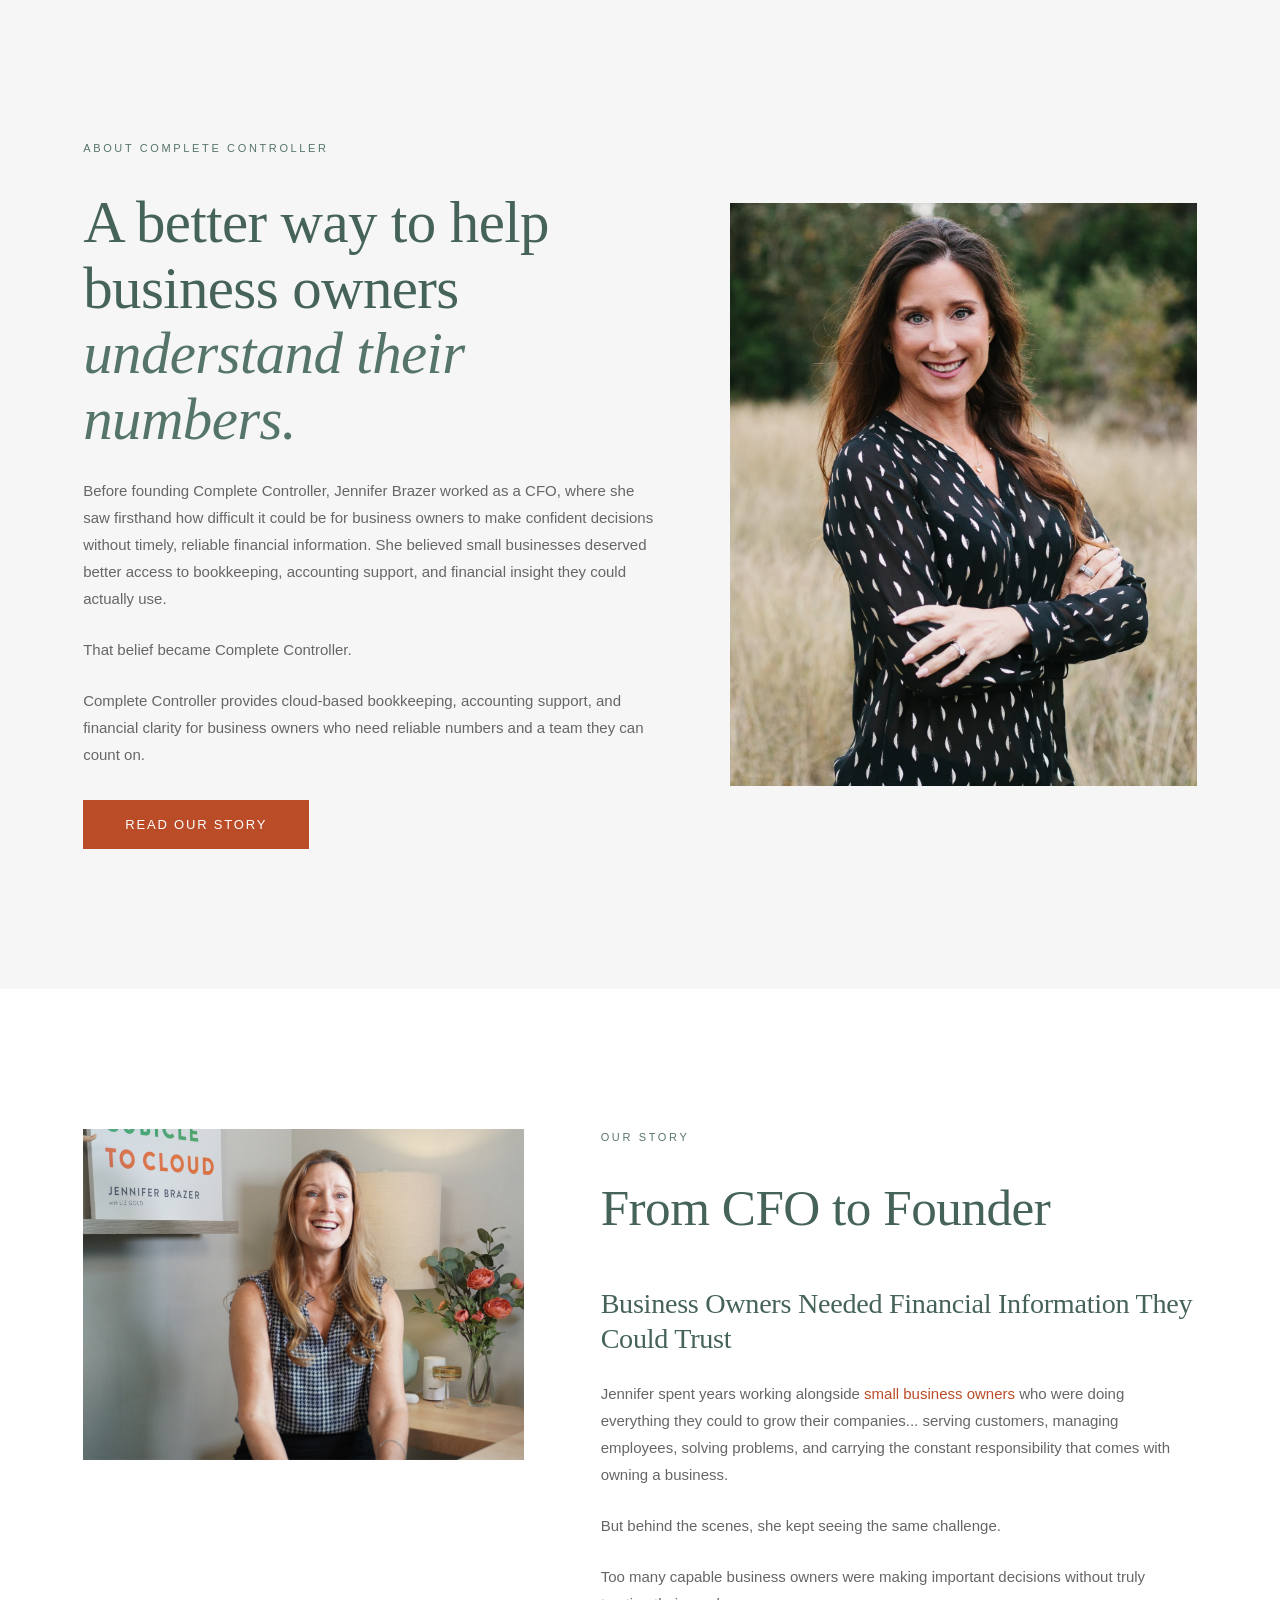
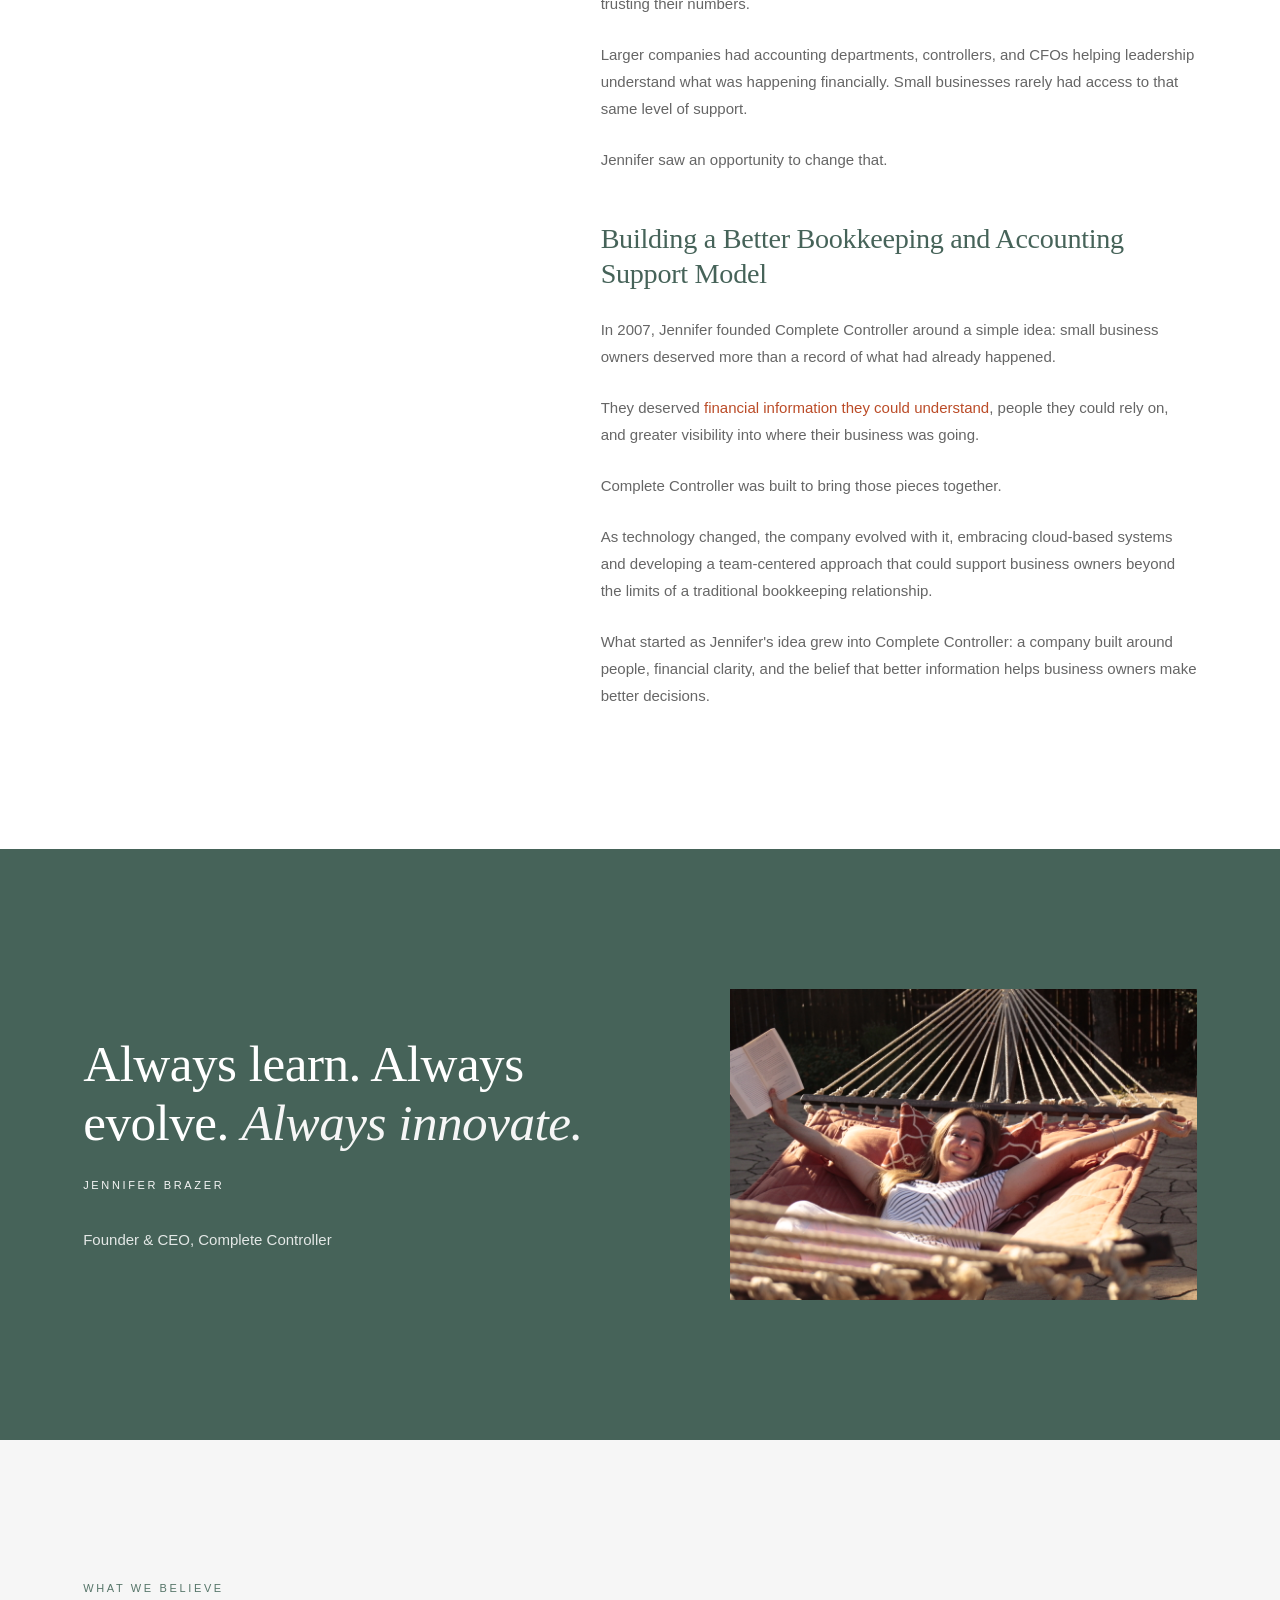
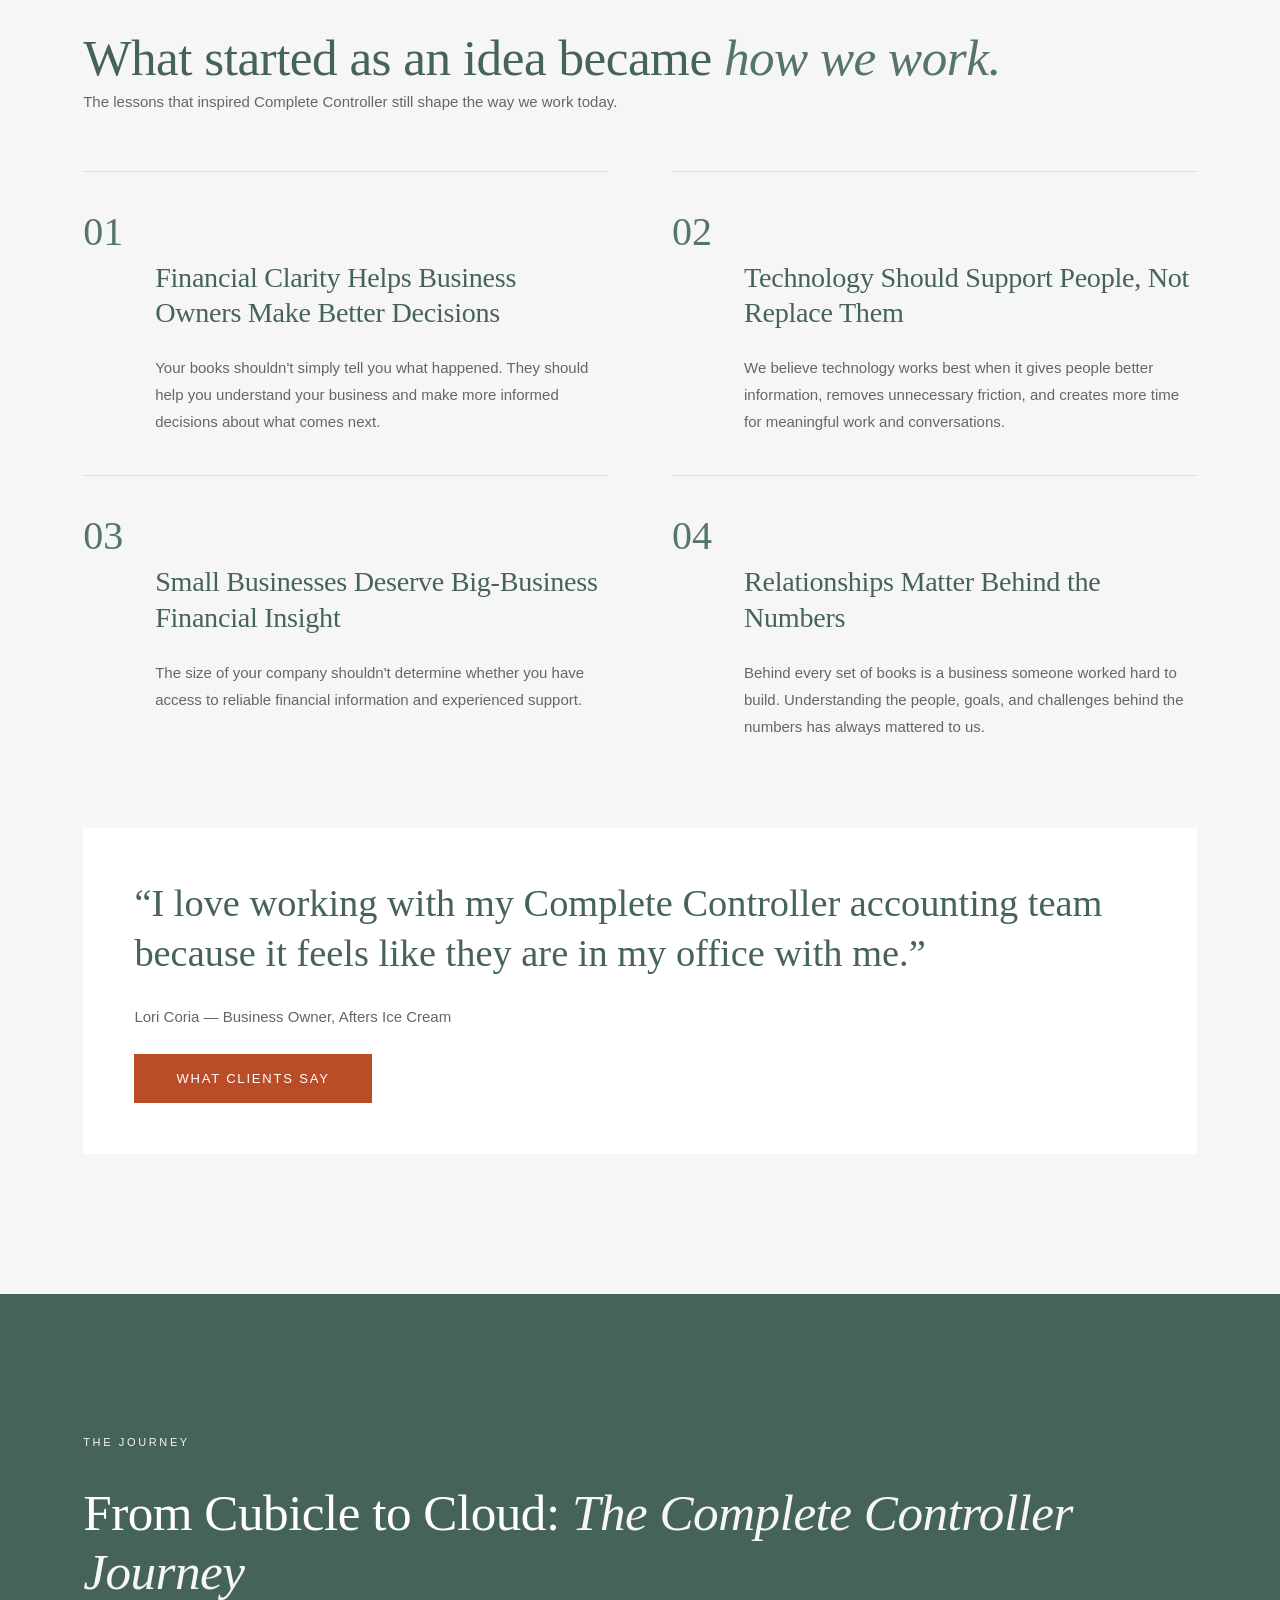
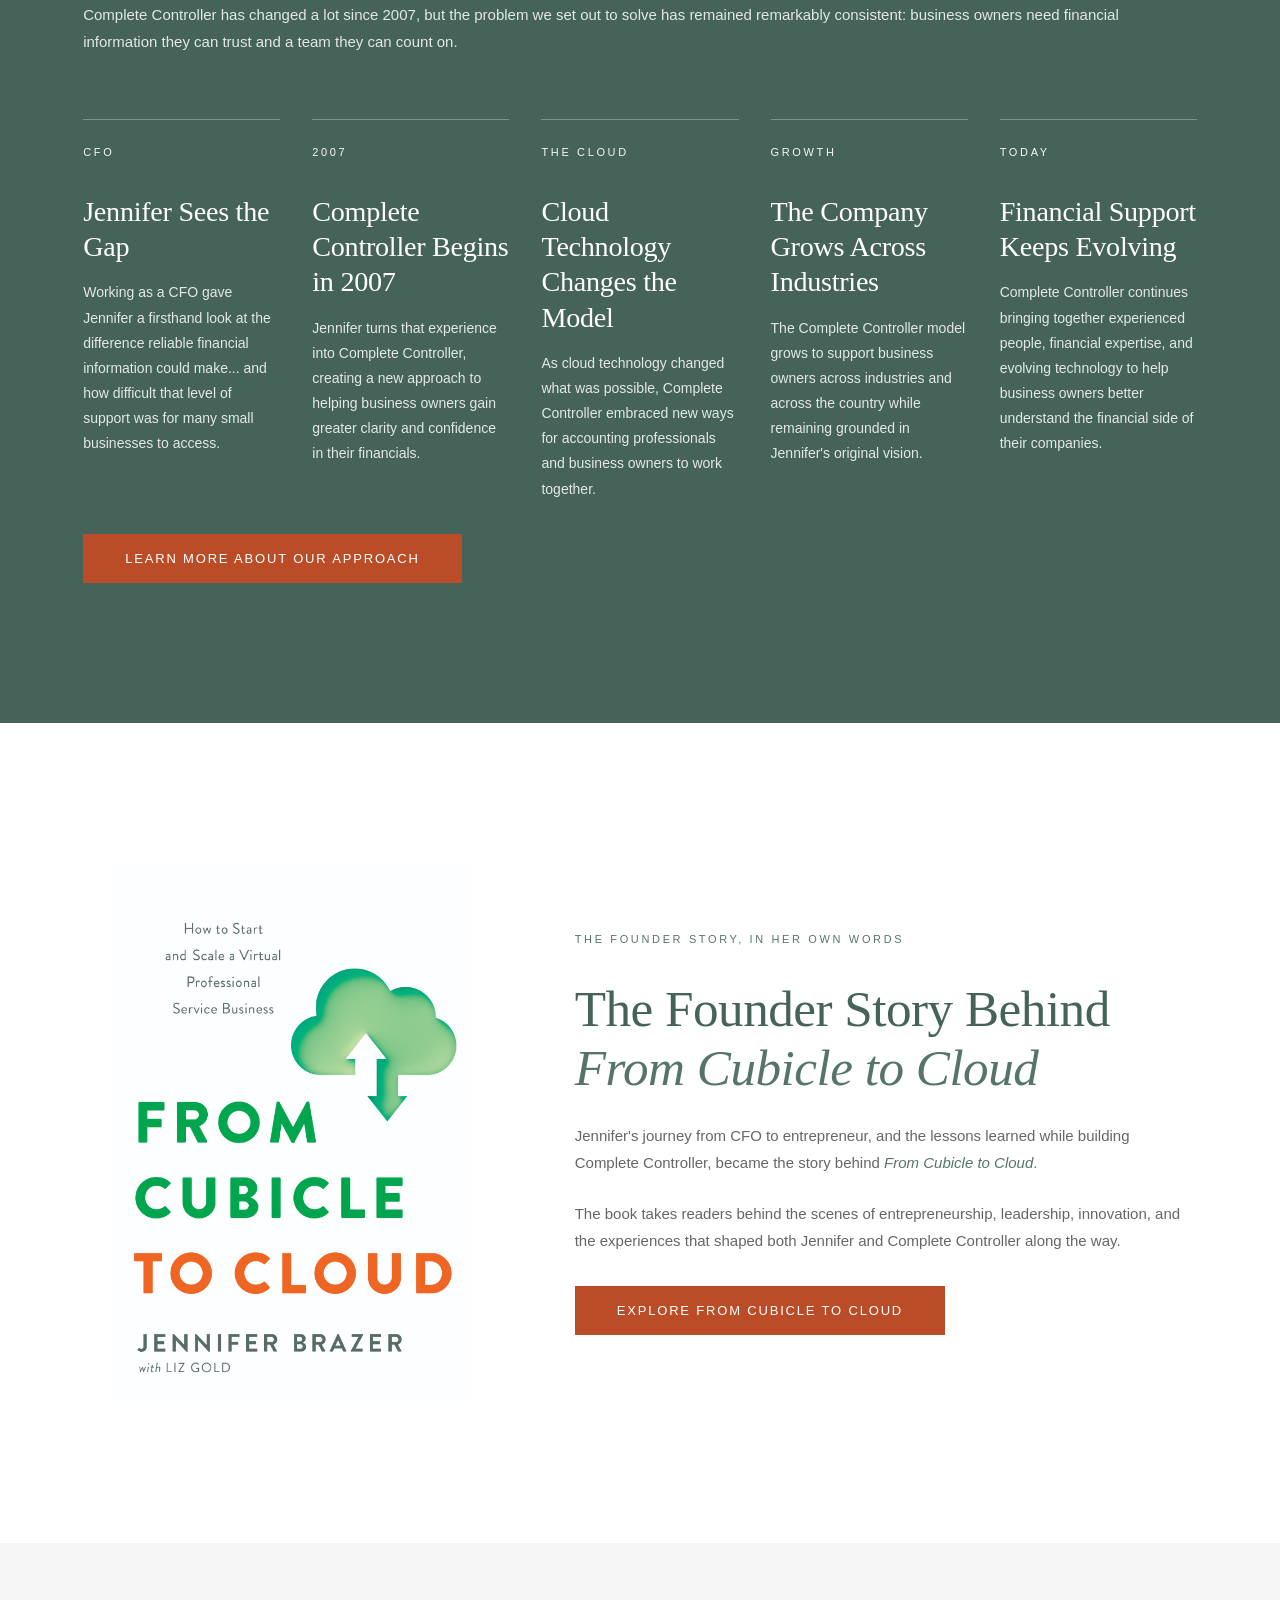
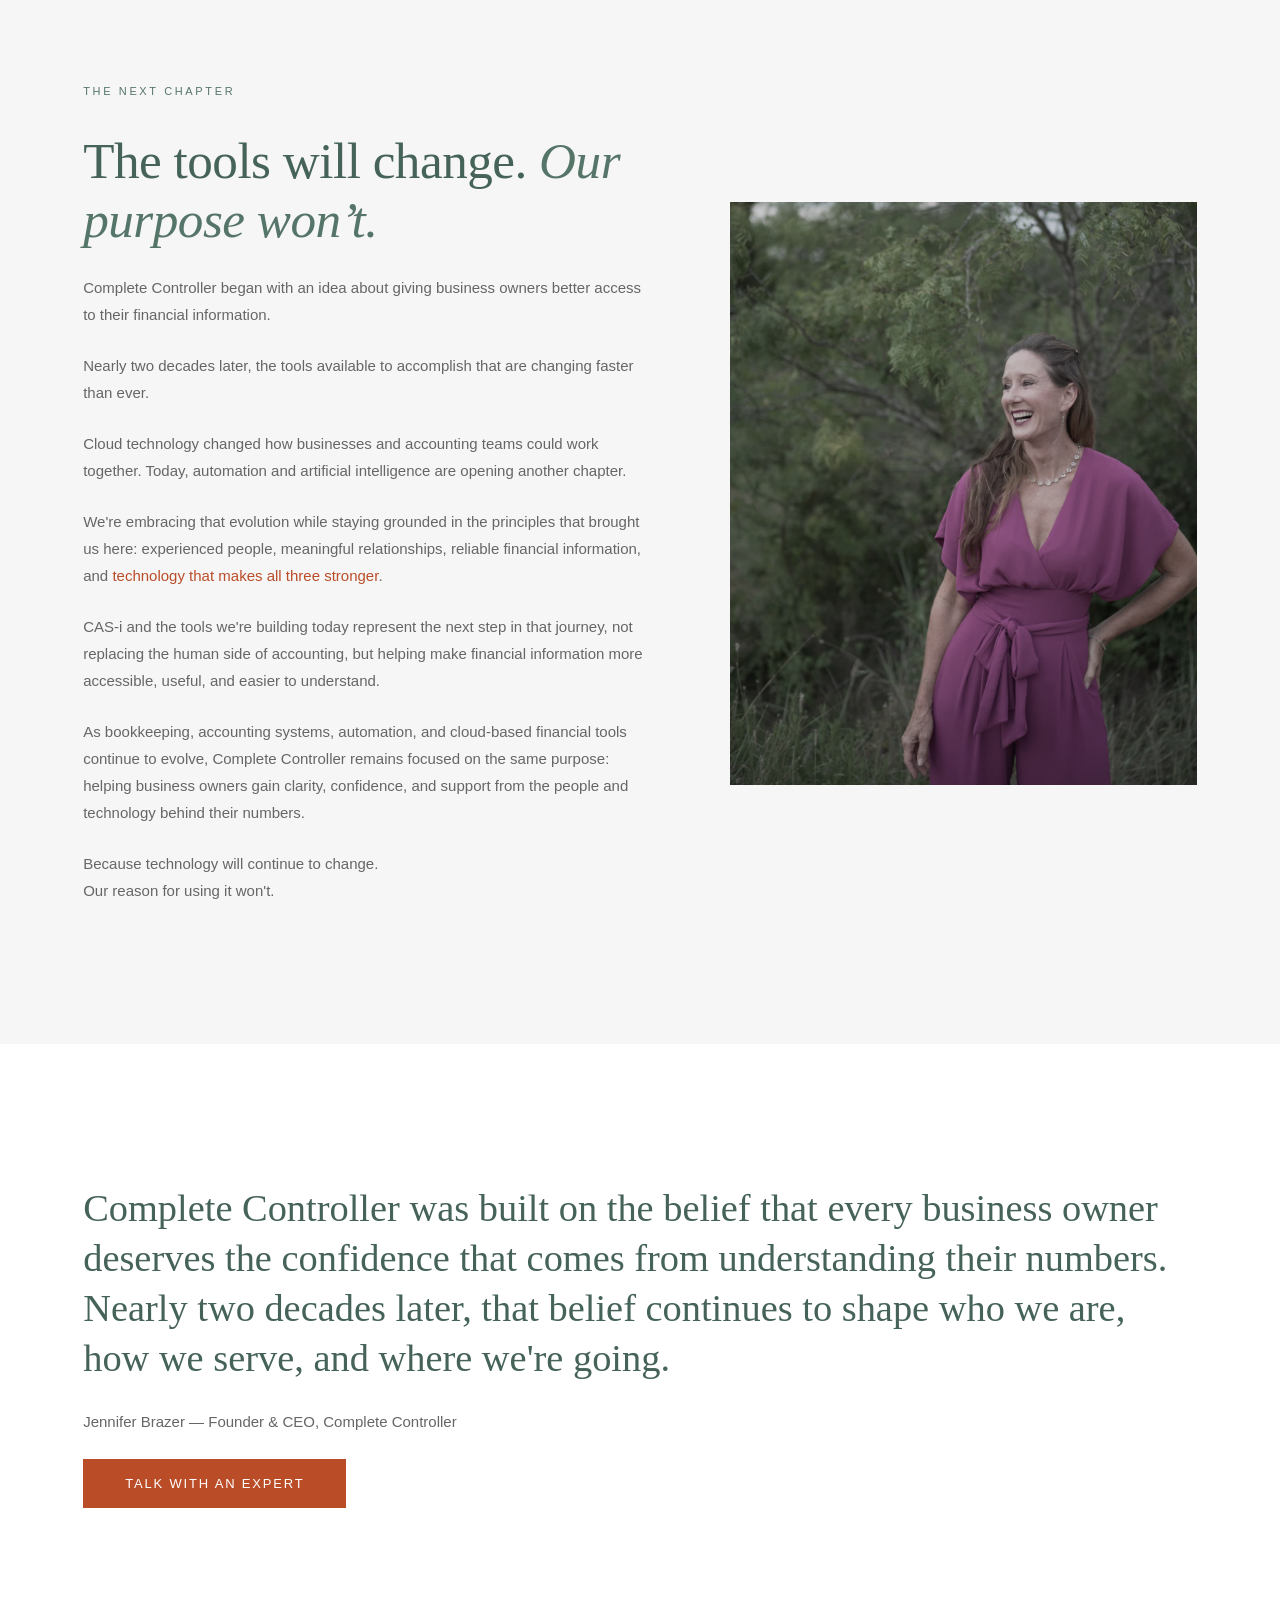
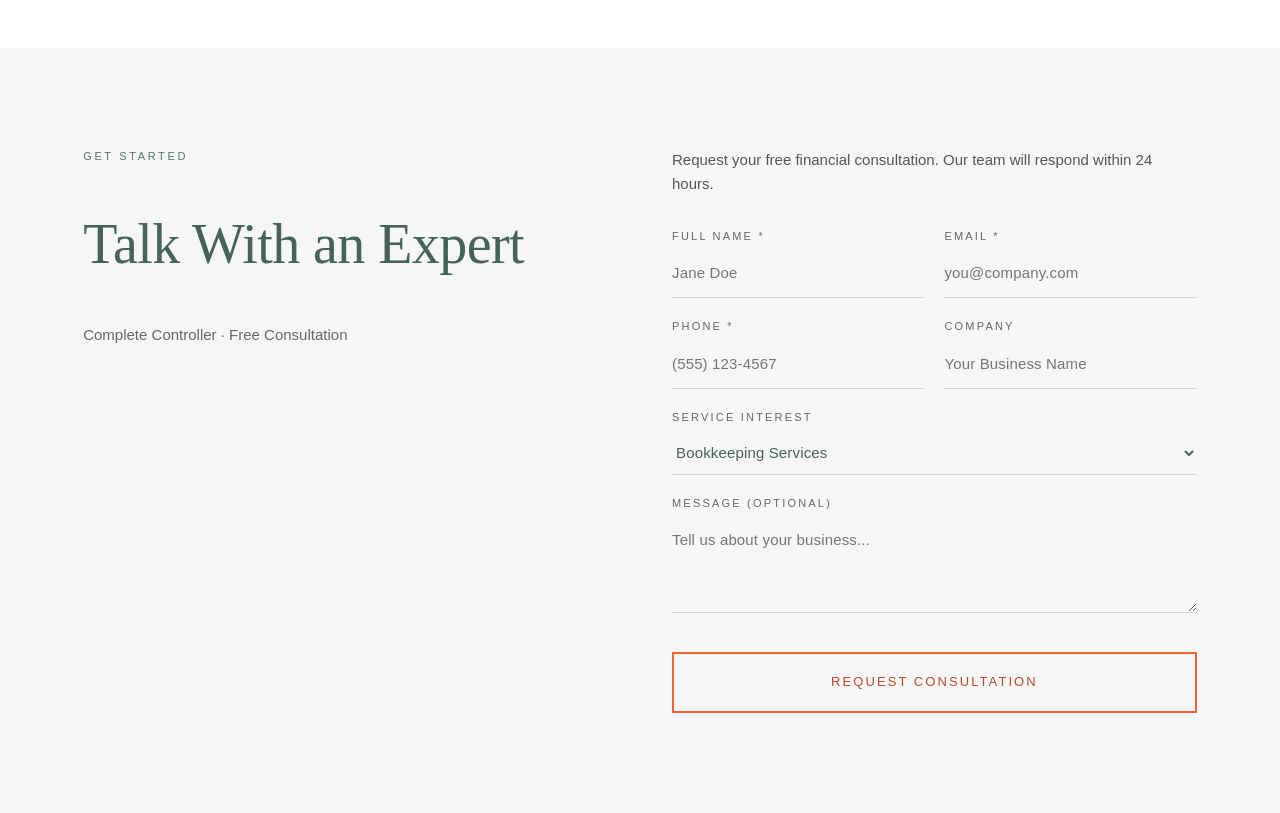
==== html/index.html @ 96396d43 "Add HTML and WordPress delivery options" ====
<!doctype html>
<html lang="en">
<head>
<meta charset="utf-8">
<meta name="viewport" content="width=device-width, initial-scale=1">
<title>About Us — Founder Story | Complete Controller</title>
<meta name="description" content="Complete Controller — About Us — Founder Story.">
<link rel="stylesheet" href="assets/css/page.css">
<style>body{margin:0}</style>
</head>
<body>
<main id="cc-html-cc-page-about" class="cc-static-page wp-site-blocks">
<div class="wp-block-group is-layout-flow wp-block-group-is-layout-flow cc-starter-page cc-starter-page--about-story">

<section class="wp-block-group is-layout-flow wp-block-group-is-layout-flow cc-section cc-about-story-hero">

<div class="wp-block-group is-layout-flow wp-block-group-is-layout-flow cc-container">

<div class="wp-block-group is-layout-flow wp-block-group-is-layout-flow cc-about-story-grid">

<div class="wp-block-group is-layout-flow wp-block-group-is-layout-flow cc-about-story-copy">

<p class="cc-eyebrow">About Complete Controller</p>


<h1 class="wp-block-heading">A better way to help business owners <em>understand their numbers.</em></h1>


<p>Before founding Complete Controller, Jennifer Brazer worked as a CFO, where she saw firsthand how difficult it could be for business owners to make confident decisions without timely, reliable financial information. She believed small businesses deserved better access to bookkeeping, accounting support, and financial insight they could actually use.</p>


<p>That belief became Complete Controller.</p>


<p>Complete Controller provides cloud-based bookkeeping, accounting support, and financial clarity for business owners who need reliable numbers and a team they can count on.</p>


<div class="wp-block-buttons cc-actions">

<div class="wp-block-button cc-btn"><a class="wp-block-button__link wp-element-button" href="#our-story">Read Our Story</a></div>

</div>

</div>


<figure class="wp-block-image size-full cc-about-story-portrait"><img src="assets/images/about-story/jennifer-portrait.jpg" alt="Jennifer Brazer, founder of Complete Controller"/></figure>

</div>

</div>

</section>


<section id="our-story" class="wp-block-group is-layout-flow wp-block-group-is-layout-flow cc-section cc-about-story-origin">

<div class="wp-block-group is-layout-flow wp-block-group-is-layout-flow cc-container">

<div class="wp-block-group is-layout-flow wp-block-group-is-layout-flow cc-about-story-grid cc-about-story-grid--origin">

<figure class="wp-block-image size-full cc-about-story-office"><img src="assets/images/about-story/jennifer-office.jpg" alt="Jennifer Brazer seated in her office with From Cubicle to Cloud displayed behind her"/></figure>


<div class="wp-block-group is-layout-flow wp-block-group-is-layout-flow cc-about-story-copy">

<p class="cc-eyebrow">Our Story</p>


<h2 class="wp-block-heading">From CFO to Founder</h2>


<h3 class="wp-block-heading">Business Owners Needed Financial Information They Could Trust</h3>


<p>Jennifer spent years working alongside <a href="/services/">small business owners</a> who were doing everything they could to grow their companies... serving customers, managing employees, solving problems, and carrying the constant responsibility that comes with owning a business.</p>


<p>But behind the scenes, she kept seeing the same challenge.</p>


<p>Too many capable business owners were making important decisions without truly trusting their numbers.</p>


<p>Larger companies had accounting departments, controllers, and CFOs helping leadership understand what was happening financially. Small businesses rarely had access to that same level of support.</p>


<p>Jennifer saw an opportunity to change that.</p>


<h3 class="wp-block-heading">Building a Better Bookkeeping and Accounting Support Model</h3>


<p>In 2007, Jennifer founded Complete Controller around a simple idea: small business owners deserved more than a record of what had already happened.</p>


<p>They deserved <a href="/services/">financial information they could understand</a>, people they could rely on, and greater visibility into where their business was going.</p>


<p>Complete Controller was built to bring those pieces together.</p>


<p>As technology changed, the company evolved with it, embracing cloud-based systems and developing a team-centered approach that could support business owners beyond the limits of a traditional bookkeeping relationship.</p>


<p>What started as Jennifer's idea grew into Complete Controller: a company built around people, financial clarity, and the belief that better information helps business owners make better decisions.</p>

</div>

</div>

</div>

</section>


<section class="wp-block-group is-layout-flow wp-block-group-is-layout-flow cc-section cc-about-story-quote">

<div class="wp-block-group is-layout-flow wp-block-group-is-layout-flow cc-container">

<div class="wp-block-group is-layout-flow wp-block-group-is-layout-flow cc-about-story-grid">

<div class="wp-block-group is-layout-flow wp-block-group-is-layout-flow cc-about-story-copy">

<h2 class="wp-block-heading">Always learn. Always evolve. <em>Always innovate.</em></h2>


<p class="cc-eyebrow">Jennifer Brazer</p>


<p>Founder &amp; CEO, Complete Controller</p>

</div>


<figure class="wp-block-image size-full cc-about-story-hammock"><img src="assets/images/about-story/jennifer-hammock.jpg" alt="Jennifer Brazer reading in a hammock on a sunny patio"/></figure>

</div>

</div>

</section>


<section class="wp-block-group is-layout-flow wp-block-group-is-layout-flow cc-section cc-about-story-beliefs">

<div class="wp-block-group is-layout-flow wp-block-group-is-layout-flow cc-container">

<p class="cc-eyebrow">What We Believe</p>


<h2 class="wp-block-heading">What started as an idea became <em>how we work.</em></h2>


<p>The lessons that inspired Complete Controller still shape the way we work today.</p>


<div class="wp-block-group is-layout-flow wp-block-group-is-layout-flow cc-about-story-belief-grid">

<div class="wp-block-group is-layout-flow wp-block-group-is-layout-flow cc-about-story-belief">

<p class="cc-about-story-number">01</p>


<div class="wp-block-group is-layout-flow wp-block-group-is-layout-flow cc-about-story-copy">

<h3 class="wp-block-heading">Financial Clarity Helps Business Owners Make Better Decisions</h3>


<p>Your books shouldn't simply tell you what happened. They should help you understand your business and make more informed decisions about what comes next.</p>

</div>

</div>


<div class="wp-block-group is-layout-flow wp-block-group-is-layout-flow cc-about-story-belief">

<p class="cc-about-story-number">02</p>


<div class="wp-block-group is-layout-flow wp-block-group-is-layout-flow cc-about-story-copy">

<h3 class="wp-block-heading">Technology Should Support People, Not Replace Them</h3>


<p>We believe technology works best when it gives people better information, removes unnecessary friction, and creates more time for meaningful work and conversations.</p>

</div>

</div>


<div class="wp-block-group is-layout-flow wp-block-group-is-layout-flow cc-about-story-belief">

<p class="cc-about-story-number">03</p>


<div class="wp-block-group is-layout-flow wp-block-group-is-layout-flow cc-about-story-copy">

<h3 class="wp-block-heading">Small Businesses Deserve Big-Business Financial Insight</h3>


<p>The size of your company shouldn't determine whether you have access to reliable financial information and experienced support.</p>

</div>

</div>


<div class="wp-block-group is-layout-flow wp-block-group-is-layout-flow cc-about-story-belief">

<p class="cc-about-story-number">04</p>


<div class="wp-block-group is-layout-flow wp-block-group-is-layout-flow cc-about-story-copy">

<h3 class="wp-block-heading">Relationships Matter Behind the Numbers</h3>


<p>Behind every set of books is a business someone worked hard to build. Understanding the people, goals, and challenges behind the numbers has always mattered to us.</p>

</div>

</div>

</div>


<div class="wp-block-group is-layout-flow wp-block-group-is-layout-flow cc-about-story-testimonial">

<p class="cc-about-story-quote-text">“I love working with my Complete Controller accounting team because it feels like they are in my office with me.”</p>


<p>Lori Coria — Business Owner, Afters Ice Cream</p>


<div class="wp-block-buttons cc-actions">

<div class="wp-block-button cc-btn"><a class="wp-block-button__link wp-element-button" href="/testimonials/">What Clients Say</a></div>

</div>

</div>

</div>

</section>


<section class="wp-block-group is-layout-flow wp-block-group-is-layout-flow cc-section cc-about-story-journey">

<div class="wp-block-group is-layout-flow wp-block-group-is-layout-flow cc-container">

<p class="cc-eyebrow">The Journey</p>


<h2 class="wp-block-heading">From Cubicle to Cloud: <em>The Complete Controller Journey</em></h2>


<p>Complete Controller has changed a lot since 2007, but the problem we set out to solve has remained remarkably consistent: business owners need financial information they can trust and a team they can count on.</p>


<div class="wp-block-group is-layout-flow wp-block-group-is-layout-flow cc-about-story-timeline">

<div class="wp-block-group is-layout-flow wp-block-group-is-layout-flow cc-about-story-milestone">

<p class="cc-eyebrow">CFO</p>


<h3 class="wp-block-heading">Jennifer Sees the Gap</h3>


<p>Working as a CFO gave Jennifer a firsthand look at the difference reliable financial information could make... and how difficult that level of support was for many small businesses to access.</p>

</div>


<div class="wp-block-group is-layout-flow wp-block-group-is-layout-flow cc-about-story-milestone">

<p class="cc-eyebrow">2007</p>


<h3 class="wp-block-heading">Complete Controller Begins in 2007</h3>


<p>Jennifer turns that experience into Complete Controller, creating a new approach to helping business owners gain greater clarity and confidence in their financials.</p>

</div>


<div class="wp-block-group is-layout-flow wp-block-group-is-layout-flow cc-about-story-milestone">

<p class="cc-eyebrow">The Cloud</p>


<h3 class="wp-block-heading">Cloud Technology Changes the Model</h3>


<p>As cloud technology changed what was possible, Complete Controller embraced new ways for accounting professionals and business owners to work together.</p>

</div>


<div class="wp-block-group is-layout-flow wp-block-group-is-layout-flow cc-about-story-milestone">

<p class="cc-eyebrow">Growth</p>


<h3 class="wp-block-heading">The Company Grows Across Industries</h3>


<p>The Complete Controller model grows to support business owners across industries and across the country while remaining grounded in Jennifer's original vision.</p>

</div>


<div class="wp-block-group is-layout-flow wp-block-group-is-layout-flow cc-about-story-milestone">

<p class="cc-eyebrow">Today</p>


<h3 class="wp-block-heading">Financial Support Keeps Evolving</h3>


<p>Complete Controller continues bringing together experienced people, financial expertise, and evolving technology to help business owners better understand the financial side of their companies.</p>

</div>

</div>


<div class="wp-block-buttons cc-actions">

<div class="wp-block-button cc-btn"><a class="wp-block-button__link wp-element-button" href="/services/">Learn More About Our Approach</a></div>

</div>

</div>

</section>


<section class="wp-block-group is-layout-flow wp-block-group-is-layout-flow cc-section cc-about-story-book">

<div class="wp-block-group is-layout-flow wp-block-group-is-layout-flow cc-container">

<div class="wp-block-group is-layout-flow wp-block-group-is-layout-flow cc-about-story-grid cc-about-story-grid--book">

<figure class="wp-block-image size-full cc-about-story-book-cover"><img src="assets/images/about-story/from-cubicle-to-cloud-cover.jpg" alt="From Cubicle to Cloud by Jennifer Brazer with Liz Gold — official book cover"/></figure>


<div class="wp-block-group is-layout-flow wp-block-group-is-layout-flow cc-about-story-copy">

<p class="cc-eyebrow">The Founder Story, in Her Own Words</p>


<h2 class="wp-block-heading">The Founder Story Behind <em>From Cubicle to Cloud</em></h2>


<p>Jennifer's journey from CFO to entrepreneur, and the lessons learned while building Complete Controller, became the story behind <em>From Cubicle to Cloud</em>.</p>


<p>The book takes readers behind the scenes of entrepreneurship, leadership, innovation, and the experiences that shaped both Jennifer and Complete Controller along the way.</p>


<div class="wp-block-buttons cc-actions">

<div class="wp-block-button cc-btn"><a class="wp-block-button__link wp-element-button" href="https://jenniferbrazer.com/#book">Explore From Cubicle to Cloud</a></div>

</div>

</div>

</div>

</div>

</section>


<section class="wp-block-group is-layout-flow wp-block-group-is-layout-flow cc-section cc-about-story-next">

<div class="wp-block-group is-layout-flow wp-block-group-is-layout-flow cc-container">

<div class="wp-block-group is-layout-flow wp-block-group-is-layout-flow cc-about-story-grid">

<div class="wp-block-group is-layout-flow wp-block-group-is-layout-flow cc-about-story-copy">

<p class="cc-eyebrow">The Next Chapter</p>


<h2 class="wp-block-heading">The tools will change. <em>Our purpose won’t.</em></h2>


<p>Complete Controller began with an idea about giving business owners better access to their financial information.</p>


<p>Nearly two decades later, the tools available to accomplish that are changing faster than ever.</p>


<p>Cloud technology changed how businesses and accounting teams could work together. Today, automation and artificial intelligence are opening another chapter.</p>


<p>We're embracing that evolution while staying grounded in the principles that brought us here: experienced people, meaningful relationships, reliable financial information, and <a href="/services/">technology that makes all three stronger</a>.</p>


<p>CAS-i and the tools we're building today represent the next step in that journey, not replacing the human side of accounting, but helping make financial information more accessible, useful, and easier to understand.</p>


<p>As bookkeeping, accounting systems, automation, and cloud-based financial tools continue to evolve, Complete Controller remains focused on the same purpose: helping business owners gain clarity, confidence, and support from the people and technology behind their numbers.</p>


<p>Because technology will continue to change.<br />Our reason for using it won't.</p>

</div>


<figure class="wp-block-image size-full cc-about-story-portrait"><img src="assets/images/about-story/jennifer-outdoor.jpg" alt="Jennifer Brazer looking ahead to the future of Complete Controller"/></figure>

</div>

</div>

</section>


<section class="wp-block-group is-layout-flow wp-block-group-is-layout-flow cc-section cc-about-story-close">

<div class="wp-block-group is-layout-flow wp-block-group-is-layout-flow cc-container">

<p class="cc-about-story-quote-text">Complete Controller was built on the belief that every business owner deserves the confidence that comes from understanding their numbers. Nearly two decades later, that belief continues to shape who we are, how we serve, and where we're going.</p>


<p>Jennifer Brazer — Founder &amp; CEO, Complete Controller</p>


<div class="wp-block-buttons cc-actions">

<div class="wp-block-button cc-btn"><a class="wp-block-button__link wp-element-button" href="#consultation">Talk With an Expert</a></div>

</div>

</div>

</section>


<section id="consultation" class="wp-block-group is-layout-flow wp-block-group-is-layout-flow cc-section cc-consultation has-cc-light-background-color has-background">
	
	<div class="wp-block-group is-layout-flow wp-block-group-is-layout-flow cc-container">
		
		<div class="wp-block-group is-layout-flow wp-block-group-is-layout-flow cc-grid cc-grid--prose cc-reveal">

			
			<div class="wp-block-group">
				
				<p class="cc-eyebrow">Get Started</p>
				

				
				<h2 class="wp-block-heading has-h-2-font-size">Talk With an Expert</h2>
				

				
				<p class="cc-body" style="margin-top:32px">Complete Controller · Free Consultation</p>
				
			</div>
			

			
			<div class="wp-block-group is-layout-flow wp-block-group-is-layout-flow cc-form">
				
				<p class="cc-body">Request your free financial consultation. Our team will respond within 24 hours.</p>
				

				
				<form class="cc-consultation-form" data-cc-consultation novalidate>
					<div class="cc-form-response" role="status" aria-live="polite" hidden></div>
					<div class="cc-form-row">
						<label><span>Full name *</span><input type="text" name="name" placeholder="Jane Doe" autocomplete="name" required></label>
						<label><span>Email *</span><input type="email" name="email" placeholder="you@company.com" autocomplete="email" required></label>
					</div>
					<div class="cc-form-row">
						<label><span>Phone *</span><input type="tel" name="phone" placeholder="(555) 123-4567" autocomplete="tel" required></label>
						<label><span>Company</span><input type="text" name="company" placeholder="Your Business Name" autocomplete="organization"></label>
					</div>
					<label><span>Service interest</span><select name="serviceType"><option>Bookkeeping Services</option><option>Document Storage</option><option>Worker's Comp Insurance</option><option>Payroll Services</option><option>Turnkey CAS department</option></select></label>
					<label><span>Message (optional)</span><textarea name="message" rows="3" placeholder="Tell us about your business..."></textarea></label>
					<button type="submit">Request Consultation</button>
				</form>
				
			</div>
			

		</div>
		
	</div>
	
</section>

</div>
</main>
<script src="assets/js/page.js" defer></script>
</body>
</html>
---- html/assets/css/page.css ----
#cc-html-cc-page-about :where(.is-layout-flow) > * { margin-block-start:0; margin-block-end:0; }
/* WordPress global styles reset the browser's default body margin. */
#cc-html-cc-page-about { margin: 0; }
#cc-html-cc-page-about *,
#cc-html-cc-page-about *::before,
#cc-html-cc-page-about *::after { box-sizing: border-box; }
@font-face{font-family:"Montserrat";font-weight:100 900;font-style:normal;font-display:swap;src:url("../fonts/montserrat-var.woff2") format("woff2")}
@font-face{font-family:"Cormorant Garamond";font-weight:300 700;font-style:normal;font-display:swap;src:url("../fonts/cormorant-var.woff2") format("woff2")}
@font-face{font-family:"Cormorant Garamond";font-weight:300 700;font-style:italic;font-display:swap;src:url("../fonts/cormorant-var-italic.woff2") format("woff2")}
#cc-html-cc-page-about {
--wp--preset--color--white: #ffffff;
--wp--preset--color--cc-light: #f6f6f6;
--wp--preset--color--cc-tint: #f0f4f2;
--wp--preset--color--cc-dark: #466359;
--wp--preset--color--cc-deep: #2a3b35;
--wp--preset--color--cc-sage: #6a9082;
--wp--preset--color--cc-sage-ada: #567569;
--wp--preset--color--cc-orange: #f36334;
--wp--preset--color--cc-orange-ada: #bb4c28;
--wp--preset--color--cc-muted: #666666;
--wp--preset--color--cc-faint: #767676;
--wp--preset--color--cc-hairline: #e5e7eb;
--wp--preset--font-size--eyebrow: 11px;
--wp--preset--font-size--btn-sm: 12px;
--wp--preset--font-size--btn: 13px;
--wp--preset--font-size--body: 15px;
--wp--preset--font-size--body-lg: clamp(14px, 1.1vw, 17px);
--wp--preset--font-size--lead: clamp(16px, 1.3vw, 18.72px);
--wp--preset--font-size--quote: clamp(24px, 2.22vw, 32px);
--wp--preset--font-size--card-sm: 22px;
--wp--preset--font-size--card: clamp(20px, 1.8vw, 26px);
--wp--preset--font-size--h2-feature: clamp(32px, 3.05vw, 44px);
--wp--preset--font-size--h2: clamp(32px, 4.5vw, 56px);
--wp--preset--font-size--h2-lg: clamp(36px, 4.45vw, 64px);
--wp--preset--font-size--h1: clamp(36px, 5.5vw, 80px);
--wp--preset--font-size--display: clamp(36px, 7vw, 96px);
--wp--preset--font-family--montserrat: Montserrat, "Helvetica Neue", Helvetica, Arial, sans-serif;
--wp--preset--font-family--cormorant: "Cormorant Garamond", "Times New Roman", Georgia, serif;
--wp--preset--font-family--helvetica: "Helvetica Neue", Helvetica, Arial, sans-serif;
--wp--preset--spacing--10: 2px;
--wp--preset--spacing--20: 4px;
--wp--preset--spacing--30: 8px;
--wp--preset--spacing--40: 12px;
--wp--preset--spacing--50: 16px;
--wp--preset--spacing--60: 20px;
--wp--preset--spacing--70: 24px;
--wp--preset--spacing--80: 32px;
--wp--preset--spacing--90: 40px;
--wp--preset--spacing--100: 48px;
--wp--preset--spacing--110: 56px;
--wp--preset--spacing--120: 64px;
--wp--preset--spacing--130: clamp(48px, 5.5vw, 80px);
--wp--preset--spacing--140: clamp(64px, 8.3vw, 120px);
--wp--preset--spacing--150: clamp(72px, 9.7vw, 140px);
}
#cc-html-cc-page-about .has-white-color {color:var(--wp--preset--color--white) !important}
#cc-html-cc-page-about .has-white-background-color {background-color:var(--wp--preset--color--white) !important}
#cc-html-cc-page-about .has-cc-light-color {color:var(--wp--preset--color--cc-light) !important}
#cc-html-cc-page-about .has-cc-light-background-color {background-color:var(--wp--preset--color--cc-light) !important}
#cc-html-cc-page-about .has-cc-tint-color {color:var(--wp--preset--color--cc-tint) !important}
#cc-html-cc-page-about .has-cc-tint-background-color {background-color:var(--wp--preset--color--cc-tint) !important}
#cc-html-cc-page-about .has-cc-dark-color {color:var(--wp--preset--color--cc-dark) !important}
#cc-html-cc-page-about .has-cc-dark-background-color {background-color:var(--wp--preset--color--cc-dark) !important}
#cc-html-cc-page-about .has-cc-deep-color {color:var(--wp--preset--color--cc-deep) !important}
#cc-html-cc-page-about .has-cc-deep-background-color {background-color:var(--wp--preset--color--cc-deep) !important}
#cc-html-cc-page-about .has-cc-sage-color {color:var(--wp--preset--color--cc-sage) !important}
#cc-html-cc-page-about .has-cc-sage-background-color {background-color:var(--wp--preset--color--cc-sage) !important}
#cc-html-cc-page-about .has-cc-sage-ada-color {color:var(--wp--preset--color--cc-sage-ada) !important}
#cc-html-cc-page-about .has-cc-sage-ada-background-color {background-color:var(--wp--preset--color--cc-sage-ada) !important}
#cc-html-cc-page-about .has-cc-orange-color {color:var(--wp--preset--color--cc-orange) !important}
#cc-html-cc-page-about .has-cc-orange-background-color {background-color:var(--wp--preset--color--cc-orange) !important}
#cc-html-cc-page-about .has-cc-orange-ada-color {color:var(--wp--preset--color--cc-orange-ada) !important}
#cc-html-cc-page-about .has-cc-orange-ada-background-color {background-color:var(--wp--preset--color--cc-orange-ada) !important}
#cc-html-cc-page-about .has-cc-muted-color {color:var(--wp--preset--color--cc-muted) !important}
#cc-html-cc-page-about .has-cc-muted-background-color {background-color:var(--wp--preset--color--cc-muted) !important}
#cc-html-cc-page-about .has-cc-faint-color {color:var(--wp--preset--color--cc-faint) !important}
#cc-html-cc-page-about .has-cc-faint-background-color {background-color:var(--wp--preset--color--cc-faint) !important}
#cc-html-cc-page-about .has-cc-hairline-color {color:var(--wp--preset--color--cc-hairline) !important}
#cc-html-cc-page-about .has-cc-hairline-background-color {background-color:var(--wp--preset--color--cc-hairline) !important}
#cc-html-cc-page-about .has-eyebrow-font-size {font-size:var(--wp--preset--font-size--eyebrow) !important}
#cc-html-cc-page-about .has-btn-sm-font-size {font-size:var(--wp--preset--font-size--btn-sm) !important}
#cc-html-cc-page-about .has-btn-font-size {font-size:var(--wp--preset--font-size--btn) !important}
#cc-html-cc-page-about .has-body-font-size {font-size:var(--wp--preset--font-size--body) !important}
#cc-html-cc-page-about .has-body-lg-font-size {font-size:var(--wp--preset--font-size--body-lg) !important}
#cc-html-cc-page-about .has-lead-font-size {font-size:var(--wp--preset--font-size--lead) !important}
#cc-html-cc-page-about .has-quote-font-size {font-size:var(--wp--preset--font-size--quote) !important}
#cc-html-cc-page-about .has-card-sm-font-size {font-size:var(--wp--preset--font-size--card-sm) !important}
#cc-html-cc-page-about .has-card-font-size {font-size:var(--wp--preset--font-size--card) !important}
#cc-html-cc-page-about .has-h-2-feature-font-size {font-size:var(--wp--preset--font-size--h2-feature) !important}
#cc-html-cc-page-about .has-h-2-font-size {font-size:var(--wp--preset--font-size--h2) !important}
#cc-html-cc-page-about .has-h-2-lg-font-size {font-size:var(--wp--preset--font-size--h2-lg) !important}
#cc-html-cc-page-about .has-h-1-font-size {font-size:var(--wp--preset--font-size--h1) !important}
#cc-html-cc-page-about .has-display-font-size {font-size:var(--wp--preset--font-size--display) !important}
#cc-html-cc-page-about .has-montserrat-font-family {font-family:var(--wp--preset--font-family--montserrat) !important}
#cc-html-cc-page-about .has-cormorant-font-family {font-family:var(--wp--preset--font-family--cormorant) !important}
#cc-html-cc-page-about .has-helvetica-font-family {font-family:var(--wp--preset--font-family--helvetica) !important}
#cc-html-cc-page-about {font-family:var(--wp--preset--font-family--helvetica);font-size:var(--wp--preset--font-size--body);font-weight:400;line-height:1.6;color:var(--wp--preset--color--cc-dark);background-color:var(--wp--preset--color--white);padding-top:0;padding-right:0;padding-bottom:0;padding-left:0}
#cc-html-cc-page-about h1,
#cc-html-cc-page-about h2,
#cc-html-cc-page-about h3,
#cc-html-cc-page-about h4,
#cc-html-cc-page-about h5,
#cc-html-cc-page-about h6 {font-family:var(--wp--preset--font-family--montserrat);font-weight:300;color:var(--wp--preset--color--cc-dark)}
#cc-html-cc-page-about h1 {font-size:var(--wp--preset--font-size--h1);font-weight:400;line-height:1.05;letter-spacing:-0.02em}
#cc-html-cc-page-about h2 {font-size:var(--wp--preset--font-size--h2);font-weight:300;line-height:1.2;letter-spacing:-0.01em}
#cc-html-cc-page-about h3 {font-size:var(--wp--preset--font-size--card);font-weight:300;line-height:1.25;letter-spacing:-0.02em;color:var(--wp--preset--color--cc-deep)}
#cc-html-cc-page-about h4 {font-size:var(--wp--preset--font-size--card-sm);font-weight:500;line-height:1.3;letter-spacing:-0.01em}
#cc-html-cc-page-about h5 {font-family:var(--wp--preset--font-family--helvetica);font-size:var(--wp--preset--font-size--btn);font-weight:500;line-height:1.6;letter-spacing:0.14em;text-transform:uppercase}
#cc-html-cc-page-about h6 {font-family:var(--wp--preset--font-family--helvetica);font-size:var(--wp--preset--font-size--eyebrow);font-weight:500;line-height:1.6;letter-spacing:0.24em;text-transform:uppercase;color:var(--wp--preset--color--cc-sage)}
#cc-html-cc-page-about a:where(:not(.wp-element-button)) {text-decoration:none;color:var(--wp--preset--color--cc-orange-ada)}
#cc-html-cc-page-about .wp-element-button,
#cc-html-cc-page-about .wp-block-button__link {font-family:var(--wp--preset--font-family--helvetica);font-size:var(--wp--preset--font-size--btn);font-weight:500;line-height:1;letter-spacing:0.14em;text-transform:uppercase;color:var(--wp--preset--color--white);background-color:var(--wp--preset--color--cc-orange-ada);padding-top:16px;padding-right:40px;padding-bottom:16px;padding-left:40px;border-radius:0px;border-width:2px;border-style:solid;border-color:var(--wp--preset--color--cc-orange-ada)}
#cc-html-cc-page-about .wp-block-paragraph {line-height:1.6}
#cc-html-cc-page-about .wp-block-separator {color:var(--wp--preset--color--cc-hairline)}
#cc-html-cc-page-about .wp-block-image {border-radius:0px}
#cc-html-cc-page-about .wp-block-quote {font-family:var(--wp--preset--font-family--cormorant);font-size:var(--wp--preset--font-size--quote);font-weight:400}
#cc-html-cc-page-about :where(.is-layout-flow) > * { margin-block-start: 0; margin-block-end: 0; }
/**
 * Complete Controller Modern — component layer.
 *
 * theme.json owns tokens (colour, type scale, spacing presets). This file owns the
 * handful of component behaviours core blocks cannot express: button variants,
 * hairline tile grids, the eyebrow rule, scroll-reveal and the stat counters.
 *
 * Every measurement here was read off completecontroller.com's computed styles.
 * Changing a number changes the design — prefer editing theme.json first.
 */
#cc-html-cc-page-about {
	/* Section padding. The reference holds a flat 140px at every width, which is
	   disproportionate on a phone; these clamps match it at desktop and relax
	   below. The desktop ceilings were raised above the reference deliberately —
	   the client asked for more air between sections. */
	--cc-section-pad: clamp(80px, 9.72vw, 140px);
	--cc-section-pad-tight: clamp(72px, 8.33vw, 120px);
	--cc-section-pad-sm: clamp(64px, 6.67vw, 96px);

	/* Internal vertical rhythm. Measuring the reference showed its sections run
	   200–600px taller than a naive rebuild, and almost none of that is outer
	   padding — it is the space between an eyebrow, its heading, and the content
	   below. These three values are what make a section feel unhurried. */
	--cc-rhythm-eyebrow: 32px;
	--cc-rhythm-head: clamp(48px, 5.5vw, 80px);
	--cc-rhythm-block: clamp(40px, 4.4vw, 64px);

	--cc-gutter: clamp(20px, 4vw, 76px);
	--cc-max: 1400px;
	--cc-hairline: rgba(70, 99, 89, 0.12);
	--cc-ease: cubic-bezier(0.16, 1, 0.3, 1);

	/* Solid buttons fill with cc-orange-ada (#bb4c28), not brand orange (#f36334).
	   White 13px label on brand orange measures 3.16:1, below the 4.5:1 WCAG AA
	   requires at that size; the darker fill measures 5.03:1. It reads as a shade
	   of the same colour, not a different one.

	   The hex here must match theme.json's cc-orange-ada preset, which is the
	   authority — this comment previously named a colour the theme never used.

	   Brand orange is unchanged everywhere it is safe: outline button text and
	   borders, the manifesto accent, tile figures and rules. The "Brand Orange
	   CTA" style variation restores it on solid buttons if that is ever wanted. */
	--cc-btn-fill: var(--wp--preset--color--cc-orange-ada);
	--cc-btn-fill-hover: #a8431f;
}
/* ---------------------------------------------------------------- layout -- */
#cc-html-cc-page-about .cc-section {
	padding-block: var(--cc-section-pad);
	padding-inline: var(--cc-gutter);
}
#cc-html-cc-page-about .cc-section--tight { padding-block: var(--cc-section-pad-tight); }
#cc-html-cc-page-about .cc-section--sm { padding-block: var(--cc-section-pad-sm); }
#cc-html-cc-page-about .cc-section--flush-top { padding-top: 0; }
#cc-html-cc-page-about .cc-section--flush-bottom { padding-bottom: 0; }
/* Inner measure. Patterns nest this inside .cc-section. */
#cc-html-cc-page-about .cc-container {
	width: 100%;
	max-width: var(--cc-max);
	margin-inline: auto;
}
#cc-html-cc-page-about .cc-measure { max-width: 900px; }
#cc-html-cc-page-about .cc-measure--narrow { max-width: 700px; }
#cc-html-cc-page-about .cc-measure--wide { max-width: 1100px; }
#cc-html-cc-page-about .cc-center { text-align: center; margin-inline: auto; }
/* The eyebrow + heading + intro block that opens most sections. Separating it
   from the content below with one shared value is what keeps the rhythm even
   across every pattern, rather than each one carrying its own margin. */
#cc-html-cc-page-about .cc-section-head { margin-bottom: var(--cc-rhythm-head); }
#cc-html-cc-page-about .cc-section-head > :last-child { margin-bottom: 0; }
#cc-html-cc-page-about .cc-section-head h2 + p,
#cc-html-cc-page-about .cc-section-head h2 + .cc-lead { margin-top: var(--cc-rhythm-block); }
/* Trailing actions sit as far below the content as the head sits above it. */
#cc-html-cc-page-about .cc-section-foot { margin-top: var(--cc-rhythm-head); }
/* ------------------------------------------------------------ typography -- */
/* THE UTILITIES BELOW USE A DOUBLED CLASS SELECTOR ON PURPOSE.
 *
 * `.cc-eyebrow` alone is specificity (0,1,0) and loses to any ambient context
 * rule of the form `.cc-card p` or `.cc-hero p`, which are (0,1,1). That has
 * already caused three separate bugs: eyebrows resized inside heroes, a lead
 * paragraph rendered white-on-white, and an eyebrow blown up to body size
 * inside a card.
 *
 * Doubling the class makes them (0,2,0), so an explicitly applied utility always
 * beats an ambient context rule — which is what an author means when they add
 * the class. Guarded by tools/check-utilities.js.
 */
/* Eyebrows use cc-sage-ada (#567569), not the brand cc-sage (#6a9082).
   At 11px the brand sage measures 3.19–3.54:1 against the theme's light
   backgrounds — below the 4.5:1 WCAG AA needs for text this size. The accessible
   sage is the same hue darkened 19% and clears 4.57:1 on every light surface.
   Brand sage is still correct for large text, rules and decorative fills. */
#cc-html-cc-page-about .cc-eyebrow.cc-eyebrow {
	font-family: var(--wp--preset--font-family--helvetica);
	font-size: 11px;
	font-weight: 500;
	line-height: 1.6;
	letter-spacing: 0.24em;
	text-transform: uppercase;
	color: var(--wp--preset--color--cc-sage-ada);
	margin: 0 0 var(--cc-rhythm-eyebrow);
}
/* 0.75 not 0.65 — 0.65 white over #466359 is 3.84:1 and fails AA.
   The photographic hero is dark too but carries no .cc-section--dark, so it
   needs naming here or its eyebrow renders dark sage on dark green (2.33:1). */
#cc-html-cc-page-about .cc-section--dark .cc-eyebrow,
#cc-html-cc-page-about .cc-hero:not(.cc-hero--light) .cc-eyebrow { color: rgba(255, 255, 255, 0.75); }
/* The thin orange rule that sits above the manifesto pull-quote. */
#cc-html-cc-page-about .cc-rule::before {
	content: "";
	display: block;
	width: 1px;
	height: 110px;
	margin: 0 auto 48px;
	background: var(--wp--preset--color--cc-orange);
}
#cc-html-cc-page-about .cc-rule--left::before { margin-inline: 0; }
#cc-html-cc-page-about .cc-serif {
	font-family: var(--wp--preset--font-family--cormorant);
	font-weight: 300;
	font-size: var(--wp--preset--font-size--display);
	line-height: 1.1;
	letter-spacing: -0.02em;
}
#cc-html-cc-page-about .cc-serif em { font-style: italic; }
#cc-html-cc-page-about .cc-serif .cc-accent { color: var(--wp--preset--color--cc-orange); font-style: italic; }
#cc-html-cc-page-about .cc-lead.cc-lead {
	font-size: var(--wp--preset--font-size--lead);
	font-weight: 300;
	line-height: 1.6;
}
#cc-html-cc-page-about .cc-body.cc-body { font-size: 15px; line-height: 1.6; color: var(--wp--preset--color--cc-muted); }
/* Dark sections invert text colour for every descendant that inherits.
   The utility overrides are named explicitly: now that the utilities are (0,2,0),
   a plain `.cc-section--dark p` rule would lose to them and leave muted grey
   body copy sitting on dark green. */
#cc-html-cc-page-about .cc-section--dark,
#cc-html-cc-page-about .cc-section--dark :is(h1, h2, h3, h4, h5, h6) { color: #fff; }
#cc-html-cc-page-about .cc-section--dark p,
#cc-html-cc-page-about .cc-section--dark .cc-body.cc-body,
#cc-html-cc-page-about .cc-section--dark .cc-lead.cc-lead { color: rgba(255, 255, 255, 0.88); }
/* -------------------------------------------------------------- buttons -- */
/* WordPress puts a block's className on the button's WRAPPER <div>, never on
   the <a> inside it. Styling therefore has to reach the link through the
   wrapper, which is what every rule below does.

   Do NOT "fix" this by also writing cc-btn onto the <a> in pattern markup.
   core/button's save() emits exactly `wp-block-button__link wp-element-button`
   on the anchor, so any extra class there makes the stored HTML differ from the
   regenerated HTML, and Gutenberg flags the block in the editor as "Block
   contains unexpected or invalid content" with an Attempt recovery button.
   Recovery then silently strips the class, so the styling was never reliable
   either. Selecting through the wrapper keeps markup canonical AND styled.

   The child selector also matches pages saved under the old markup, where the
   <a> still carries cc-btn — those keep rendering correctly without a rebuild. */
#cc-html-cc-page-about .wp-block-button.cc-btn > .wp-block-button__link {
	display: inline-block;
	font-family: var(--wp--preset--font-family--helvetica);
	font-size: 13px;
	font-weight: 500;
	line-height: 1;
	letter-spacing: 0.14em;
	text-transform: uppercase;
	text-decoration: none;
	border-radius: 0;
	padding: 16px 40px;
	border: 2px solid var(--cc-btn-fill);
	background: var(--cc-btn-fill);
	color: #fff;
	transition: background-color 0.25s var(--cc-ease), color 0.25s var(--cc-ease),
		border-color 0.25s var(--cc-ease);
}
#cc-html-cc-page-about .wp-block-button.cc-btn > .wp-block-button__link:hover {
	background: var(--cc-btn-fill-hover);
	border-color: var(--cc-btn-fill-hover);
	color: #fff;
}
/* Outline label is text on white, so it needs the accessible orange too —
   brand orange on white is the same failing 3.16:1. The border may stay brand
   orange: a border is a UI boundary, judged at 3:1, which it clears. */
#cc-html-cc-page-about .wp-block-button.cc-btn--outline > .wp-block-button__link {
	background: transparent;
	color: var(--wp--preset--color--cc-orange-ada);
	border-color: var(--wp--preset--color--cc-orange);
	padding: 16px 36px;
}
#cc-html-cc-page-about .wp-block-button.cc-btn--outline > .wp-block-button__link:hover {
	background: var(--cc-btn-fill);
	color: #fff;
}
/* Ghost sits on dark sections and photographic heroes. */
#cc-html-cc-page-about .wp-block-button.cc-btn--ghost > .wp-block-button__link {
	background: transparent;
	color: rgba(255, 255, 255, 0.8);
	border: 1px solid rgba(255, 255, 255, 0.3);
}
#cc-html-cc-page-about .wp-block-button.cc-btn--ghost > .wp-block-button__link:hover {
	background: rgba(255, 255, 255, 0.08);
	border-color: rgba(255, 255, 255, 0.6);
	color: #fff;
}
#cc-html-cc-page-about .wp-block-button.cc-btn--sm > .wp-block-button__link {
	font-size: 12px;
	letter-spacing: 0.14em;
	padding: 10px 24px;
	border-width: 1px;
}
/* ---------------------------------------------------------------- cards -- */
#cc-html-cc-page-about .cc-card {
	display: block;
	background: #fff;
	border: 1px solid var(--cc-hairline);
	border-radius: 2px;
	padding: 40px 32px;
	height: 100%;
	text-decoration: none;
	transition: border-color 0.3s var(--cc-ease), transform 0.3s var(--cc-ease);
}
#cc-html-cc-page-about a.cc-card:hover { border-color: var(--wp--preset--color--cc-sage); transform: translateY(-2px); }
#cc-html-cc-page-about .cc-card h3,
#cc-html-cc-page-about .cc-card h4 { margin: 0 0 16px; }
#cc-html-cc-page-about .cc-card p { margin: 0; font-size: 15px; line-height: 1.6; color: var(--wp--preset--color--cc-muted); }
#cc-html-cc-page-about .cc-card--plain { border-color: var(--cc-hairline); padding: 32px; }
/* -------------------------------------------------------------- grids ---- */
#cc-html-cc-page-about .cc-grid { display: grid; gap: 24px; }
#cc-html-cc-page-about .cc-grid--2 { grid-template-columns: repeat(2, minmax(0, 1fr)); }
#cc-html-cc-page-about .cc-grid--3 { grid-template-columns: repeat(3, minmax(0, 1fr)); }
#cc-html-cc-page-about .cc-grid--4 { grid-template-columns: repeat(4, minmax(0, 1fr)); }
#cc-html-cc-page-about .cc-grid--prose { grid-template-columns: repeat(2, minmax(0, 1fr)); gap: 40px 64px; }
#cc-html-cc-page-about .cc-grid--quotes { grid-template-columns: repeat(3, minmax(0, 1fr)); gap: 20px; }
/* Hairline grids: a 2px gap over 1px borders reads as a single ruled table.
   This is the signature of the case-study, model and stat blocks. */
#cc-html-cc-page-about .cc-grid--hairline { gap: 2px; }
#cc-html-cc-page-about .cc-grid--hairline > * { border: 1px solid var(--wp--preset--color--cc-dark); border-radius: 0; }
#cc-html-cc-page-about .cc-section--dark .cc-grid--hairline > * { border-color: rgba(255, 255, 255, 0.22); }
@media (max-width: 1024px) {#cc-html-cc-page-about .cc-grid--4 { grid-template-columns: repeat(2, minmax(0, 1fr)); }
#cc-html-cc-page-about .cc-grid--quotes { grid-template-columns: repeat(2, minmax(0, 1fr)); }}
@media (max-width: 782px) {#cc-html-cc-page-about .cc-grid--2,
#cc-html-cc-page-about .cc-grid--3,
#cc-html-cc-page-about .cc-grid--4,
#cc-html-cc-page-about .cc-grid--prose,
#cc-html-cc-page-about .cc-grid--quotes { grid-template-columns: minmax(0, 1fr); }}
/* --------------------------------------------------------------- tiles --- */
#cc-html-cc-page-about .cc-tile {
	background: #fff;
	padding: 40px;
	display: flex;
	flex-direction: column;
	gap: 12px;
	min-height: 100%;
}
#cc-html-cc-page-about .cc-tile__meta {
	font-size: 11px;
	font-weight: 500;
	letter-spacing: 0.18em;
	text-transform: uppercase;
	color: var(--wp--preset--color--cc-sage-ada);
}
#cc-html-cc-page-about .cc-tile__figure {
	font-family: var(--wp--preset--font-family--montserrat);
	font-size: clamp(32px, 3.05vw, 44px);
	font-weight: 300;
	line-height: 1.1;
	color: var(--wp--preset--color--cc-orange);
	margin-top: auto;
}
#cc-html-cc-page-about .cc-section--dark .cc-tile { background: transparent; }
/* Linked tiles — the case study grid. The whole tile is one anchor, so the
   photograph, the title and the figure are all part of the same target. */
#cc-html-cc-page-about .cc-tile--linked {
	display: flex;
	flex-direction: column;
	gap: 0;
	padding: 0;
	text-decoration: none;
	color: inherit;
	overflow: hidden;
	transition: background-color 0.3s var(--cc-ease);
}
#cc-html-cc-page-about .cc-tile__media {
	display: block;
	aspect-ratio: 16 / 9;
	overflow: hidden;
	background: var(--wp--preset--color--cc-deep);
}
#cc-html-cc-page-about .cc-tile__media img {
	width: 100%;
	height: 100%;
	object-fit: cover;
	display: block;
	transition: transform 0.6s var(--cc-ease);
}
#cc-html-cc-page-about .cc-tile--linked:hover .cc-tile__media img { transform: scale(1.04); }
#cc-html-cc-page-about .cc-tile__body {
	display: flex;
	flex-direction: column;
	gap: 12px;
	padding: 32px 40px 40px;
	flex: 1;
}
#cc-html-cc-page-about .cc-tile__title {
	font-family: var(--wp--preset--font-family--montserrat);
	font-size: var(--wp--preset--font-size--card);
	font-weight: 300;
	line-height: 1.25;
	letter-spacing: -0.02em;
	color: var(--wp--preset--color--cc-deep);
}
#cc-html-cc-page-about .cc-tile__copy { font-size: 15px; line-height: 1.6; color: var(--wp--preset--color--cc-muted); }
#cc-html-cc-page-about .cc-tile__foot {
	display: flex;
	align-items: baseline;
	justify-content: space-between;
	gap: 16px;
	flex-wrap: wrap;
	margin-top: auto;
	padding-top: 24px;
}
#cc-html-cc-page-about .cc-tile__more {
	font-size: 11px;
	font-weight: 500;
	letter-spacing: 0.18em;
	text-transform: uppercase;
	color: var(--wp--preset--color--cc-sage-ada);
	white-space: nowrap;
}
#cc-html-cc-page-about .cc-tile--linked:hover .cc-tile__more { color: var(--wp--preset--color--cc-orange); }
#cc-html-cc-page-about .cc-tile--linked:hover { background: #fdfdfd; }
/* --------------------------------------------------- case study detail --- */
/* The lead image sits directly under the title, so the hero closes on the
   rhythm gap rather than its own full padding — otherwise the hero's bottom
   padding and the image section's top padding stack into dead space. */
#cc-html-cc-page-about .cc-case-hero { padding-bottom: var(--cc-rhythm-head); }
#cc-html-cc-page-about .cc-case-hero__media { margin: 0; }
#cc-html-cc-page-about .cc-case-hero__media img {
	width: 100%;
	aspect-ratio: 16 / 9;
	object-fit: cover;
	display: block;
}
#cc-html-cc-page-about .cc-case-body {
	display: grid;
	grid-template-columns: minmax(0, 1.55fr) minmax(0, 1fr);
	gap: 40px 80px;
	align-items: start;
}
#cc-html-cc-page-about .cc-case-body__para {
	font-size: 17px;
	line-height: 1.75;
	color: var(--wp--preset--color--cc-muted);
	margin: 0 0 24px;
}
#cc-html-cc-page-about .cc-case-body__para:last-child { margin-bottom: 0; }
#cc-html-cc-page-about .cc-case-aside {
	border-left: 1px solid var(--cc-hairline);
	padding-left: 40px;
	position: sticky;
	top: 112px;
}
#cc-html-cc-page-about .cc-case-aside__metric {
	font-family: var(--wp--preset--font-family--montserrat);
	font-size: clamp(44px, 4.4vw, 64px);
	font-weight: 300;
	line-height: 1;
	letter-spacing: -0.03em;
	color: var(--wp--preset--color--cc-orange);
	margin: 0;
}
#cc-html-cc-page-about .cc-case-aside__note {
	font-size: 13px;
	line-height: 1.5;
	color: var(--wp--preset--color--cc-muted);
	margin: 12px 0 0;
}
#cc-html-cc-page-about .cc-case-aside__list { list-style: none; padding: 0; margin: 0; display: grid; gap: 14px; }
#cc-html-cc-page-about .cc-case-aside__list li {
	position: relative;
	padding-left: 22px;
	font-size: 15px;
	line-height: 1.5;
	color: var(--wp--preset--color--cc-dark);
}
#cc-html-cc-page-about .cc-case-aside__list li::before {
	content: "";
	position: absolute;
	left: 0;
	top: 0.55em;
	width: 10px;
	height: 1px;
	background: var(--wp--preset--color--cc-orange);
}
@media (max-width: 900px) {#cc-html-cc-page-about .cc-case-body { grid-template-columns: minmax(0, 1fr); }
#cc-html-cc-page-about .cc-case-aside { border-left: 0; padding-left: 0; position: static; border-top: 1px solid var(--cc-hairline); padding-top: 40px; }}
/* ---------------------------------------------------------------- band --- */
/* The trust strip between hero and manifesto. 82px tall on the reference page. */
#cc-html-cc-page-about .cc-band {
	display: flex;
	align-items: center;
	justify-content: center;
	gap: 32px;
	flex-wrap: wrap;
	min-height: 82px;
	padding-inline: var(--cc-gutter);
	background: #fff;
	border-bottom: 1px solid var(--wp--preset--color--cc-hairline);
}
#cc-html-cc-page-about .cc-band__text {
	margin: 0;
	font-size: 13px;
	font-weight: 500;
	letter-spacing: 0.18em;
	text-transform: uppercase;
	color: var(--wp--preset--color--cc-dark);
}
/* ---------------------------------------------------------------- hero --- */
#cc-html-cc-page-about .cc-hero {
	position: relative;
	display: flex;
	align-items: center;
	min-height: min(1040px, 92vh);
	padding-block: clamp(96px, 12vw, 180px);
	padding-inline: var(--cc-gutter);
	background: var(--wp--preset--color--cc-deep);
	overflow: hidden;
}
#cc-html-cc-page-about .cc-hero__media {
	position: absolute;
	inset: 0;
	z-index: 0;
}
#cc-html-cc-page-about .cc-hero__media img {
	width: 100%;
	height: 100%;
	object-fit: cover;
	display: block;
}
#cc-html-cc-page-about .cc-hero__scrim {
	position: absolute;
	inset: 0;
	z-index: 1;
	background: linear-gradient(
		100deg,
		rgba(42, 59, 53, 0.94) 0%,
		rgba(42, 59, 53, 0.82) 42%,
		rgba(42, 59, 53, 0.35) 100%
	);
}
#cc-html-cc-page-about .cc-hero__inner { position: relative; z-index: 2; width: 100%; max-width: var(--cc-max); margin-inline: auto; }
#cc-html-cc-page-about .cc-hero__copy { max-width: 750px; }
#cc-html-cc-page-about .cc-hero h1 { margin: 0 0 24px; color: #fff; }
/* This rule styles the hero's own body copy, and the exclusions are load-bearing.
   `.cc-hero p` alone is (0,1,1) and would silently outrank the single-class
   utilities `.cc-eyebrow` and `.cc-lead`, so both are excluded by name — an
   element carrying an explicit utility class should keep it. The exclusions also
   push this selector to (0,3,1), which is why the light-hero override below is
   written to the same weight. */
#cc-html-cc-page-about .cc-hero p:not(.cc-eyebrow):not(.cc-lead) {
	color: rgba(255, 255, 255, 0.88);
	font-size: clamp(14px, 1.1vw, 17px);
	line-height: 1.65;
	max-width: 640px;
}
#cc-html-cc-page-about .cc-hero .cc-lead.cc-lead { color: rgba(255, 255, 255, 0.88); max-width: 640px; }
/* Light hero — the default for every page that is not the homepage. */
#cc-html-cc-page-about .cc-hero--light {
	background: #fff;
	min-height: 0;
	padding-block: clamp(96px, 10vw, 150px);
}
#cc-html-cc-page-about .cc-hero--light h1 { color: var(--wp--preset--color--cc-dark); }
/* Matches the weight of the dark-hero rule above. Written any lighter, light
   heroes inherit white body text on a white background and vanish. */
#cc-html-cc-page-about .cc-hero--light p:not(.cc-eyebrow):not(.cc-lead),
#cc-html-cc-page-about .cc-hero--light .cc-lead.cc-lead { color: var(--wp--preset--color--cc-muted); }
/* Blog opener — the supplied finance image remains a true full-bleed
   background while the tighter height keeps the article index in view. */
#cc-html-cc-page-about .cc-hero--blog {
	min-height: clamp(430px, 42vw, 620px);
	padding-block: clamp(110px, 11vw, 170px);
}
#cc-html-cc-page-about .cc-hero--blog .cc-hero__media img { object-position: 50% 54%; }
#cc-html-cc-page-about .cc-hero--blog .cc-hero__scrim {
	background: linear-gradient(
		90deg,
		rgba(18, 37, 32, .94) 0%,
		rgba(18, 37, 32, .76) 46%,
		rgba(18, 37, 32, .28) 100%
	);
}
#cc-html-cc-page-about .cc-hero--blog .cc-hero__copy { max-width: 720px; }
@media (max-width: 782px) {#cc-html-cc-page-about .cc-hero--blog {
		min-height: 430px;
		padding-block: 108px 72px;
	}
#cc-html-cc-page-about .cc-hero--blog .cc-hero__media img { object-position: 56% 50%; }
#cc-html-cc-page-about .cc-hero--blog .cc-hero__scrim {
		background: linear-gradient(90deg, rgba(18, 37, 32, .94), rgba(18, 37, 32, .58));
	}}
#cc-html-cc-page-about .cc-actions { display: flex; flex-wrap: wrap; gap: 16px; margin-top: 40px; }
/* --------------------------------------------------------------- stats --- */
#cc-html-cc-page-about .cc-stat { text-align: center; padding: 40px 24px; background: #fff; }
#cc-html-cc-page-about .cc-stat__value {
	font-family: var(--wp--preset--font-family--montserrat);
	font-size: clamp(32px, 3.05vw, 44px);
	font-weight: 300;
	line-height: 1.1;
	color: var(--wp--preset--color--cc-dark);
	display: block;
}
#cc-html-cc-page-about .cc-stat__label {
	font-size: 11px;
	font-weight: 500;
	letter-spacing: 0.24em;
	text-transform: uppercase;
	color: var(--wp--preset--color--cc-sage-ada);
	margin-top: 12px;
	display: block;
}
/* --------------------------------------------------------------- steps --- */
#cc-html-cc-page-about .cc-step { background: #fff; border: 1px solid var(--cc-hairline); border-radius: 2px; padding: 40px 32px; height: 100%; }
#cc-html-cc-page-about .cc-step__num {
	font-family: var(--wp--preset--font-family--montserrat);
	font-size: 44px;
	font-weight: 300;
	line-height: 1;
	color: var(--wp--preset--color--cc-hairline);
	display: block;
	margin-bottom: 24px;
}
#cc-html-cc-page-about .cc-step__label {
	font-size: 11px;
	font-weight: 500;
	letter-spacing: 0.24em;
	text-transform: uppercase;
	color: var(--wp--preset--color--cc-sage-ada);
	display: block;
	margin-bottom: 12px;
}
/* ---------------------------------------------------------- testimonial -- */
#cc-html-cc-page-about .cc-quote { background: var(--wp--preset--color--cc-light); padding: 40px 32px; height: 100%; display: flex; flex-direction: column; gap: 20px; }
#cc-html-cc-page-about .cc-quote__stars { color: var(--wp--preset--color--cc-orange-ada); letter-spacing: 0.3em; font-size: 13px; }
#cc-html-cc-page-about .cc-quote__text { font-size: 15px; line-height: 1.7; color: var(--wp--preset--color--cc-dark); margin: 0; flex: 1; }
#cc-html-cc-page-about .cc-quote__author { font-size: 12px; font-weight: 500; letter-spacing: 0.12em; text-transform: uppercase; color: var(--wp--preset--color--cc-sage-ada); margin: 0; }
/* -------------------------------------------------------------- header --- */
#cc-html-cc-page-about .cc-header {
	position: sticky;
	top: 0;
	z-index: 100;
	background: #fff;
	border-bottom: 1px solid var(--wp--preset--color--cc-hairline);
	padding-inline: clamp(20px, 3vw, 44px);
}
#cc-html-cc-page-about .cc-header__inner { display: flex; align-items: center; justify-content: space-between; gap: 32px; min-height: 80px; }
/* The nav / phone / CTA cluster. Core's flex layout does not apply a gap here,
   so without this the phone number butts straight against the last nav item.
   margin-left:auto keeps it right-aligned even before a site logo is uploaded,
   when the logo block renders nothing and space-between has only one child. */
#cc-html-cc-page-about .cc-header__inner > .wp-block-group {
	display: flex;
	align-items: center;
	gap: 28px;
	margin-left: auto;
}
#cc-html-cc-page-about .cc-header .wp-block-navigation { font-size: 12px; font-weight: 500; letter-spacing: 0.08em; text-transform: uppercase; }
#cc-html-cc-page-about .cc-header .wp-block-navigation a { color: var(--wp--preset--color--cc-dark); text-decoration: none; }
#cc-html-cc-page-about .cc-header .wp-block-navigation a:hover { color: var(--wp--preset--color--cc-sage); }
#cc-html-cc-page-about .cc-header__phone { font-size: 12px; font-weight: 500; letter-spacing: 0.08em; color: var(--wp--preset--color--cc-dark); text-decoration: none; margin: 0; }
/* Between tablet and desktop the six nav links, the phone number and the CTA
   together overflow 80px and wrap to a second row. The phone is the one item
   that is duplicated elsewhere on every page, so it is what gives way. */
@media (max-width: 1200px) {#cc-html-cc-page-about .cc-header__phone { display: none; }}
/* Tablet: the links are still inline here (WordPress moves them into the overlay
   only below 600px), so the logo and the gaps tighten to keep one row. */
@media (max-width: 1024px) {#cc-html-cc-page-about .cc-header .wp-block-site-logo img { max-width: 170px; height: auto; }
#cc-html-cc-page-about .cc-header .wp-block-navigation { gap: 18px; }
#cc-html-cc-page-about .cc-header__inner > .wp-block-group { gap: 18px; }}
/* Below WordPress's 600px navigation breakpoint the links move into the overlay,
   which leaves the logo and CTA comfortably on one line again. */
@media (max-width: 782px) {#cc-html-cc-page-about .cc-header { padding-inline: 20px; }
#cc-html-cc-page-about .cc-header__inner > .wp-block-group { gap: 16px; }}
/* -------------------------------------------------------------- footer --- */
#cc-html-cc-page-about .cc-footer { background: var(--wp--preset--color--cc-light); padding-block: clamp(56px, 6vw, 88px); padding-inline: var(--cc-gutter); }
#cc-html-cc-page-about .cc-footer__badges { display: flex; flex-wrap: wrap; align-items: center; justify-content: center; gap: 32px; }
#cc-html-cc-page-about .cc-footer__badges .wp-block-image { margin: 0; }
/*
 * Same dual cap as .cc-badge__logo, tuned smaller for a footer. Height alone
 * let the wide partner logotypes run ~270px while the square ProAdvisor badge
 * sat at 56px with its own label unreadable; capping width too evens out the
 * optical weight between tall art and wide art.
 */
#cc-html-cc-page-about .cc-footer__badges img {
	max-height: 72px;
	max-width: 200px;
	width: auto;
	height: auto;
	object-fit: contain;
}
@media (max-width: 781px) {#cc-html-cc-page-about .cc-footer__badges { gap: 28px; }
#cc-html-cc-page-about .cc-footer__badges img { max-height: 60px; max-width: 170px; }}
/* ---------------------------------------------------------------- forms -- */
#cc-html-cc-page-about .cc-form input[type="text"],
#cc-html-cc-page-about .cc-form input[type="email"],
#cc-html-cc-page-about .cc-form input[type="tel"],
#cc-html-cc-page-about .cc-form select,
#cc-html-cc-page-about .cc-form textarea {
	width: 100%;
	padding: 14px 16px;
	font-family: inherit;
	font-size: 15px;
	color: var(--wp--preset--color--cc-dark);
	background: #fff;
	border: 1px solid var(--cc-hairline);
	border-radius: 0;
}
#cc-html-cc-page-about .cc-form :is(input, select, textarea):focus-visible {
	outline: 2px solid var(--wp--preset--color--cc-sage);
	outline-offset: 1px;
	border-color: transparent;
}
/* ------------------------------------------------------------ animation -- */
/* The hidden start state is gated on .cc-js, which only lands if scripts run.
   Without JS these selectors never match and content renders plainly visible. */
#cc-html-cc-page-about .cc-js .cc-reveal {
	opacity: 0;
	transform: translateY(24px);
	transition: opacity 0.7s var(--cc-ease), transform 0.7s var(--cc-ease);
	will-change: opacity, transform;
}
#cc-html-cc-page-about .cc-js .cc-reveal.is-visible { opacity: 1; transform: none; }
/* Stagger children so grids resolve in sequence rather than as one block. */
#cc-html-cc-page-about .cc-js .cc-reveal--stagger > * {
	opacity: 0;
	transform: translateY(20px);
	transition: opacity 0.6s var(--cc-ease), transform 0.6s var(--cc-ease);
}
#cc-html-cc-page-about .cc-js .cc-reveal--stagger.is-visible > * { opacity: 1; transform: none; }
#cc-html-cc-page-about .cc-js .cc-reveal--stagger.is-visible > :nth-child(2) { transition-delay: 0.08s; }
#cc-html-cc-page-about .cc-js .cc-reveal--stagger.is-visible > :nth-child(3) { transition-delay: 0.16s; }
#cc-html-cc-page-about .cc-js .cc-reveal--stagger.is-visible > :nth-child(4) { transition-delay: 0.24s; }
#cc-html-cc-page-about .cc-js .cc-reveal--stagger.is-visible > :nth-child(5) { transition-delay: 0.32s; }
#cc-html-cc-page-about .cc-js .cc-reveal--stagger.is-visible > :nth-child(6) { transition-delay: 0.40s; }
@media (prefers-reduced-motion: reduce) {#cc-html-cc-page-about .cc-js .cc-reveal,
#cc-html-cc-page-about .cc-js .cc-reveal--stagger > * {
		opacity: 1 !important;
		transform: none !important;
		transition: none !important;
	}
#cc-html-cc-page-about .cc-card,
#cc-html-cc-page-about .wp-block-button.cc-btn > .wp-block-button__link { transition: none !important; }}
/* ----------------------------------------------------------- a11y ------- */
#cc-html-cc-page-about .cc-sr-only {
	position: absolute;
	width: 1px;
	height: 1px;
	padding: 0;
	margin: -1px;
	overflow: hidden;
	clip: rect(0, 0, 0, 0);
	white-space: nowrap;
	border: 0;
}
/* WordPress renders its own skip link with the theme's link colour. Give it an
   explicit accessible pairing — it is only visible on focus, but when it is
   visible it is the first thing a keyboard user sees. */
#cc-html-cc-page-about .skip-link.screen-reader-text:focus {
	background: var(--wp--preset--color--cc-dark);
	color: #fff;
	padding: 14px 24px;
	font-size: 13px;
	letter-spacing: 0.08em;
	text-transform: uppercase;
	z-index: 200;
}
#cc-html-cc-page-about .cc-skip-link {
	position: absolute;
	left: -9999px;
	top: 0;
	z-index: 200;
	padding: 12px 20px;
	background: var(--wp--preset--color--cc-dark);
	color: #fff;
	font-size: 13px;
	letter-spacing: 0.08em;
	text-transform: uppercase;
}
#cc-html-cc-page-about .cc-skip-link:focus { left: 0; }
#cc-html-cc-page-about :where(a, button, input, select, textarea, summary):focus-visible {
	outline: 2px solid var(--wp--preset--color--cc-orange);
	outline-offset: 2px;
}
/* ------------------------------------------------------------- pricing -- */
#cc-html-cc-page-about .cc-plan {
	background: #fff;
	border: 1px solid var(--cc-hairline);
	border-radius: 2px;
	padding: 48px 32px;
	height: 100%;
	display: flex;
	flex-direction: column;
	gap: 16px;
}
#cc-html-cc-page-about .cc-plan--featured { border-color: var(--wp--preset--color--cc-orange); border-width: 2px; }
#cc-html-cc-page-about .cc-plan__name {
	font-size: 11px;
	font-weight: 500;
	letter-spacing: 0.24em;
	text-transform: uppercase;
	color: var(--wp--preset--color--cc-sage-ada);
	margin: 0;
}
#cc-html-cc-page-about .cc-plan__price {
	font-family: var(--wp--preset--font-family--montserrat);
	font-size: clamp(36px, 3.4vw, 48px);
	font-weight: 300;
	line-height: 1.1;
	color: var(--wp--preset--color--cc-dark);
	margin: 0;
}
#cc-html-cc-page-about .cc-plan__period {
	display: block;
	font-family: var(--wp--preset--font-family--helvetica);
	font-size: 12px;
	font-weight: 400;
	letter-spacing: 0.08em;
	text-transform: uppercase;
	color: var(--wp--preset--color--cc-faint);
	margin-top: 8px;
}
#cc-html-cc-page-about .cc-plan__summary { font-size: 15px; line-height: 1.6; color: var(--wp--preset--color--cc-muted); margin: 0; }
#cc-html-cc-page-about .cc-plan__features { list-style: none; padding: 0; margin: 8px 0 0; display: grid; gap: 12px; flex: 1; }
#cc-html-cc-page-about .cc-plan__features li {
	position: relative;
	padding-left: 22px;
	font-size: 15px;
	line-height: 1.5;
	color: var(--wp--preset--color--cc-dark);
}
#cc-html-cc-page-about .cc-plan__features li::before {
	content: "";
	position: absolute;
	left: 0;
	top: 0.55em;
	width: 10px;
	height: 1px;
	background: var(--wp--preset--color--cc-orange);
}
#cc-html-cc-page-about .cc-plan .wp-block-buttons { margin-top: 16px; }
/* ----------------------------------------------------------------- faq -- */
#cc-html-cc-page-about .cc-faq { border-top: 1px solid var(--cc-hairline); }
#cc-html-cc-page-about .cc-faq__item { border-bottom: 1px solid var(--cc-hairline); padding: 0; }
#cc-html-cc-page-about .cc-faq__item summary {
	cursor: pointer;
	list-style: none;
	padding: 28px 44px 28px 0;
	position: relative;
	font-family: var(--wp--preset--font-family--montserrat);
	font-size: clamp(17px, 1.4vw, 20px);
	font-weight: 400;
	line-height: 1.4;
	color: var(--wp--preset--color--cc-dark);
}
#cc-html-cc-page-about .cc-faq__item summary::-webkit-details-marker { display: none; }
#cc-html-cc-page-about .cc-faq__item summary::after {
	content: "+";
	position: absolute;
	right: 4px;
	top: 50%;
	transform: translateY(-50%);
	font-size: 22px;
	font-weight: 300;
	color: var(--wp--preset--color--cc-orange);
	transition: transform 0.25s var(--cc-ease);
}
#cc-html-cc-page-about .cc-faq__item[open] summary::after { content: "−"; }
#cc-html-cc-page-about .cc-faq__item > p { margin: 0 0 28px; max-width: 68ch; font-size: 15px; line-height: 1.7; color: var(--wp--preset--color--cc-muted); }
/* ---------------------------------------------------------------- team -- */
#cc-html-cc-page-about .cc-person__photo { margin: 0; }
/* Reserve the square before an image is chosen, so the grid does not collapse
   in the editor and the empty slot reads as "put a portrait here". */
#cc-html-cc-page-about .cc-person__photo { aspect-ratio: 1; background: var(--wp--preset--color--cc-light); border: 1px solid var(--cc-hairline); }
#cc-html-cc-page-about .cc-person__photo img { width: 100%; height: 100%; aspect-ratio: 1; object-fit: cover; display: block; }
#cc-html-cc-page-about .cc-person__role {
	font-size: 11px;
	font-weight: 500;
	letter-spacing: 0.18em;
	text-transform: uppercase;
	color: var(--wp--preset--color--cc-sage-ada);
	margin: 0;
}
/* ------------------------------------------------------------ longform -- */
#cc-html-cc-page-about .cc-longform p,
#cc-html-cc-page-about .cc-longform li { font-size: 16px; line-height: 1.75; color: var(--wp--preset--color--cc-muted); }
#cc-html-cc-page-about .cc-longform p { margin: 0 0 20px; }
#cc-html-cc-page-about .cc-longform :is(h2, h3, h4) { color: var(--wp--preset--color--cc-dark); }
#cc-html-cc-page-about .cc-longform ul,
#cc-html-cc-page-about .cc-longform ol { margin: 0 0 20px; padding-left: 20px; display: grid; gap: 8px; }
#cc-html-cc-page-about .cc-longform a { text-decoration: underline; text-underline-offset: 2px; }
/* ================================================== inner-page components == */
/* -------------------------------------------------------------- icons ----- */
#cc-html-cc-page-about .cc-icon { display: block; color: var(--wp--preset--color--cc-sage); }
#cc-html-cc-page-about .cc-section--dark .cc-icon { color: rgba(255, 255, 255, 0.7); }
/* -------------------------------------------------------------- split ----- */
#cc-html-cc-page-about .cc-split {
	display: grid;
	grid-template-columns: minmax(0, 1fr) minmax(0, 1fr);
	gap: 40px clamp(48px, 6vw, 96px);
	align-items: center;
}
#cc-html-cc-page-about .cc-split__media { margin: 0; }
#cc-html-cc-page-about .cc-split__media figure { margin: 0; }
#cc-html-cc-page-about .cc-split__media img {
	width: 100%;
	aspect-ratio: 4 / 3;
	object-fit: cover;
	display: block;
}
#cc-html-cc-page-about .cc-split__copy > :first-child { margin-top: 0; }
#cc-html-cc-page-about .cc-split__copy h2 { margin: 0 0 var(--cc-rhythm-block); }
#cc-html-cc-page-about .cc-split__copy p { margin: 0 0 20px; }
/* Reverse variant, so alternating rows need no second pattern. */
#cc-html-cc-page-about .cc-split--flip .cc-split__media { order: 2; }
@media (max-width: 900px) {#cc-html-cc-page-about .cc-split { grid-template-columns: minmax(0, 1fr); }
#cc-html-cc-page-about .cc-split--flip .cc-split__media { order: 0; }}
/* --------------------------------------------------------- before/after --- */
#cc-html-cc-page-about .cc-ba {
	display: grid;
	grid-template-columns: minmax(0, 1fr) minmax(0, 1fr);
	gap: 2px;
}
#cc-html-cc-page-about .cc-ba__col {
	background: #fff;
	border: 1px solid var(--wp--preset--color--cc-dark);
	padding: 40px;
}
/* The "after" column carries the accent, so the eye lands on the outcome. */
#cc-html-cc-page-about .cc-ba__col--after { background: var(--wp--preset--color--cc-dark); }
#cc-html-cc-page-about .cc-ba__col--after .cc-ba__label { color: rgba(255, 255, 255, 0.75); }
#cc-html-cc-page-about .cc-ba__col--after .cc-ba__list li { color: #fff; }
#cc-html-cc-page-about .cc-ba__col--after .cc-ba__list li::before { background: #fff; }
#cc-html-cc-page-about .cc-ba__label {
	font-size: 11px;
	font-weight: 500;
	letter-spacing: 0.24em;
	text-transform: uppercase;
	color: var(--wp--preset--color--cc-sage-ada);
	margin: 0 0 28px;
}
#cc-html-cc-page-about .cc-ba__list { list-style: none; padding: 0; margin: 0; display: grid; gap: 18px; }
#cc-html-cc-page-about .cc-ba__list li {
	position: relative;
	padding-left: 26px;
	font-size: 16px;
	line-height: 1.55;
	color: var(--wp--preset--color--cc-dark);
}
#cc-html-cc-page-about .cc-ba__list li::before {
	content: "";
	position: absolute;
	left: 0;
	top: 0.6em;
	width: 12px;
	height: 1px;
	background: var(--wp--preset--color--cc-orange);
}
@media (max-width: 782px) {#cc-html-cc-page-about .cc-ba { grid-template-columns: minmax(0, 1fr); }}
/* ----------------------------------------------------------- timeline ----- */
#cc-html-cc-page-about .cc-timeline {
	display: grid;
	gap: 0;
	border-left: 1px solid var(--cc-hairline);
	margin-left: 8px;
}
#cc-html-cc-page-about .cc-timeline__item {
	position: relative;
	padding: 0 0 clamp(40px, 4.4vw, 64px) clamp(28px, 3.4vw, 48px);
}
#cc-html-cc-page-about .cc-timeline__item:last-child { padding-bottom: 0; }
/* The node on the spine. */
#cc-html-cc-page-about .cc-timeline__item::before {
	content: "";
	position: absolute;
	left: -5px;
	top: 6px;
	width: 9px;
	height: 9px;
	background: var(--wp--preset--color--cc-orange);
	border-radius: 50%;
}
#cc-html-cc-page-about .cc-timeline__when {
	font-size: 11px;
	font-weight: 500;
	letter-spacing: 0.24em;
	text-transform: uppercase;
	color: var(--wp--preset--color--cc-sage-ada);
	margin: 0 0 12px;
}
#cc-html-cc-page-about .cc-timeline__item h3 { margin: 0 0 12px; }
#cc-html-cc-page-about .cc-timeline__item p { margin: 0; max-width: 68ch; }
/* -------------------------------------------------------- service list --- */
#cc-html-cc-page-about .cc-svclist {
	display: grid;
	grid-template-columns: minmax(0, 1fr) minmax(0, 1fr);
	gap: 0;
	border-top: 1px solid var(--cc-hairline);
}
#cc-html-cc-page-about .cc-svclist__item {
	display: flex;
	gap: 20px;
	padding: 32px 0;
	border-bottom: 1px solid var(--cc-hairline);
}
/* A vertical rule between the columns, without needing a wrapper element. */
#cc-html-cc-page-about .cc-svclist__item:nth-child(odd) { padding-right: 40px; border-right: 1px solid var(--cc-hairline); }
#cc-html-cc-page-about .cc-svclist__item:nth-child(even) { padding-left: 40px; }
#cc-html-cc-page-about .cc-svclist__icon { flex: 0 0 auto; padding-top: 2px; }
#cc-html-cc-page-about .cc-svclist__body { display: flex; flex-direction: column; gap: 8px; }
#cc-html-cc-page-about .cc-svclist__title {
	font-family: var(--wp--preset--font-family--montserrat);
	font-size: 20px;
	font-weight: 400;
	line-height: 1.3;
	letter-spacing: -0.01em;
	color: var(--wp--preset--color--cc-dark);
}
#cc-html-cc-page-about .cc-svclist__copy { font-size: 15px; line-height: 1.6; color: var(--wp--preset--color--cc-muted); }
@media (max-width: 900px) {#cc-html-cc-page-about .cc-svclist { grid-template-columns: minmax(0, 1fr); }
#cc-html-cc-page-about .cc-svclist__item:nth-child(odd) { padding-right: 0; border-right: 0; }
#cc-html-cc-page-about .cc-svclist__item:nth-child(even) { padding-left: 0; }}
/* ------------------------------------------------------- feature quote --- */
#cc-html-cc-page-about .cc-quote-feature { margin: 0; }
#cc-html-cc-page-about .cc-quote-feature__author {
	font-size: 12px;
	font-weight: 500;
	letter-spacing: 0.18em;
	text-transform: uppercase;
	color: var(--wp--preset--color--cc-sage-ada);
	margin: 40px 0 0;
}
/* -------------------------------------------------------------- badges --- */
#cc-html-cc-page-about .cc-badge {
	background: #fff;
	padding: 32px 24px;
	display: flex;
	flex-direction: column;
	align-items: center;
	gap: 16px;
	text-align: center;
	min-height: 100%;
}
#cc-html-cc-page-about .cc-badge__label {
	font-size: 11px;
	font-weight: 500;
	letter-spacing: 0.18em;
	text-transform: uppercase;
	color: var(--wp--preset--color--cc-dark);
}
/*
 * Credential logos arrive at mismatched aspect ratios — the ProAdvisor tiers
 * are 269x357 portrait, Elite is 920 square, the partner marks are ~80px
 * strips. Normalising on HEIGHT and letting width settle is what makes a row
 * of unrelated third-party artwork read as a single deliberate row.
 *
 * Doubled class per the utility rule in README: (0,2,0) beats the ambient
 * .cc-badge img context, so this survives wherever the pattern is nested.
 */
#cc-html-cc-page-about .cc-badge__logo.cc-badge__logo {
	margin: 0;
	display: flex;
	align-items: center;
	justify-content: center;
	width: 100%;
}
/*
 * Two constraints, not one. Height alone lets a wide logotype run the full cell
 * and dwarf a portrait badge beside it; width alone shrinks the portrait badges
 * to illegibility. Capping BOTH — 120px tall, 220px wide — lands tall art and
 * wide art at comparable optical weight.
 */
#cc-html-cc-page-about .cc-badge__logo.cc-badge__logo img {
	max-height: 120px;
	max-width: 220px;
	width: auto;
	height: auto;
	object-fit: contain;
}
@media (max-width: 781px) {#cc-html-cc-page-about .cc-badge__logo.cc-badge__logo img {
		max-height: 88px;
		max-width: 160px;
	}}
/* --------------------------------------------------- comparison table --- */
#cc-html-cc-page-about .cc-cmp { overflow-x: auto; background: #fff; border: 1px solid var(--cc-hairline); }
#cc-html-cc-page-about .cc-cmp__table { width: 100%; border-collapse: collapse; font-size: 15px; min-width: 640px; }
#cc-html-cc-page-about .cc-cmp__table th,
#cc-html-cc-page-about .cc-cmp__table td { padding: 18px 24px; text-align: left; border-bottom: 1px solid var(--cc-hairline); }
#cc-html-cc-page-about .cc-cmp__table thead th {
	font-family: var(--wp--preset--font-family--helvetica);
	font-size: 11px;
	font-weight: 500;
	letter-spacing: 0.18em;
	text-transform: uppercase;
	color: var(--wp--preset--color--cc-sage-ada);
	border-bottom-color: var(--wp--preset--color--cc-dark);
	white-space: nowrap;
}
#cc-html-cc-page-about .cc-cmp__table tbody th {
	font-weight: 400;
	color: var(--wp--preset--color--cc-dark);
	width: 40%;
}
#cc-html-cc-page-about .cc-cmp__table td { text-align: center; width: 20%; }
#cc-html-cc-page-about .cc-cmp__table tbody tr:last-child th,
#cc-html-cc-page-about .cc-cmp__table tbody tr:last-child td { border-bottom: 0; }
#cc-html-cc-page-about .cc-cmp__featured { background: var(--wp--preset--color--cc-tint); }
#cc-html-cc-page-about .cc-cmp__yes { color: var(--wp--preset--color--cc-orange-ada); font-size: 15px; }
#cc-html-cc-page-about .cc-cmp__no { color: var(--wp--preset--color--cc-faint); }
#cc-html-cc-page-about .cc-cmp__text { font-size: 14px; color: var(--wp--preset--color--cc-muted); }
/* The table scrolls above this width; below it, stack each row as a card. */
@media (max-width: 640px) {#cc-html-cc-page-about .cc-cmp { overflow-x: visible; border: 0; background: transparent; }
#cc-html-cc-page-about .cc-cmp__table { min-width: 0; }
#cc-html-cc-page-about .cc-cmp__table thead { display: none; }
#cc-html-cc-page-about .cc-cmp__table tbody tr {
		display: block;
		background: #fff;
		border: 1px solid var(--cc-hairline);
		margin-bottom: 12px;
		padding: 8px 0;
	}
#cc-html-cc-page-about .cc-cmp__table tbody th { display: block; width: auto; border-bottom: 0; padding-bottom: 8px; font-weight: 500; }
#cc-html-cc-page-about .cc-cmp__table tbody td {
		display: flex;
		justify-content: space-between;
		align-items: center;
		width: auto;
		text-align: right;
		border-bottom: 0;
		padding: 6px 24px;
	}
#cc-html-cc-page-about .cc-cmp__table tbody td::before {
		content: attr(data-label);
		font-size: 11px;
		font-weight: 500;
		letter-spacing: 0.18em;
		text-transform: uppercase;
		color: var(--wp--preset--color--cc-sage-ada);
	}
#cc-html-cc-page-about .cc-cmp__featured { background: transparent; }}
/* ------------------------------------------------------ contact details -- */
#cc-html-cc-page-about .cc-contact-list { list-style: none; padding: 0; margin: 0; display: grid; gap: 28px; }
#cc-html-cc-page-about .cc-contact-list li { display: flex; gap: 16px; align-items: flex-start; }
#cc-html-cc-page-about .cc-contact-list__label {
	display: block;
	font-size: 11px;
	font-weight: 500;
	letter-spacing: 0.24em;
	text-transform: uppercase;
	color: var(--wp--preset--color--cc-sage-ada);
	margin-bottom: 6px;
}
#cc-html-cc-page-about .cc-contact-list__value { font-size: 17px; line-height: 1.5; color: var(--wp--preset--color--cc-dark); }
#cc-html-cc-page-about .cc-contact-list__value a { color: var(--wp--preset--color--cc-dark); text-decoration: none; }
#cc-html-cc-page-about .cc-contact-list__value a:hover { color: var(--wp--preset--color--cc-orange-ada); }
/* ================================================= exact homepage port === */
/* The homepage is a native-block port of the supplied React reference. These
   selectors preserve the reusable primitives above while matching the original
   composition, measures and vertical rhythm section by section. */
#cc-html-cc-page-about .cc-header {
	padding-inline: clamp(16px, 3vw, 48px);
}
#cc-html-cc-page-about .cc-header__inner { min-height: 80px; gap: 20px; }
#cc-html-cc-page-about .cc-header .wp-block-site-logo img { width: auto; max-width: 260px; max-height: 40px; }
#cc-html-cc-page-about .cc-header__inner > .cc-header__nav-cluster { gap: 4px; }
#cc-html-cc-page-about .cc-header .wp-block-navigation { gap: 4px; }
#cc-html-cc-page-about .cc-header .wp-block-navigation-item__content { padding: 0 16px; min-height: 36px; display: flex; align-items: center; }
#cc-html-cc-page-about .cc-header__phone {
	font-size: 14px;
	letter-spacing: 0.02em;
	padding: 0 20px;
	margin-left: 12px;
	border-inline: 1px solid rgba(70,99,89,0.15);
}
#cc-html-cc-page-about .cc-header__phone a { color: inherit; }
#cc-html-cc-page-about .cc-header__socials { display: flex; align-items: center; gap: 0; }
#cc-html-cc-page-about .cc-header__socials a {
	display: grid;
	place-items: center;
	width: 32px;
	height: 32px;
	font-size: 15px;
	font-weight: 500;
	color: var(--wp--preset--color--cc-dark);
	text-decoration: none;
}
#cc-html-cc-page-about .cc-header__socials a:hover { color: var(--wp--preset--color--cc-orange-ada); }
#cc-html-cc-page-about .cc-hero {
	min-height: 100vh;
	padding: 110px clamp(24px, 6vw, 80px) 80px;
}
#cc-html-cc-page-about .cc-hero__inner { max-width: none; }
#cc-html-cc-page-about .cc-hero__scrim {
	background: linear-gradient(90deg, rgba(30,42,38,0.92) 0%, rgba(30,42,38,0.75) 40%, rgba(30,42,38,0.40) 70%, rgba(30,42,38,0.10) 100%);
}
#cc-html-cc-page-about .cc-hero__copy { max-width: 750px; }
#cc-html-cc-page-about .cc-hero .cc-eyebrow.cc-eyebrow { margin-bottom: 20px; }
#cc-html-cc-page-about .cc-hero h1 { margin-bottom: 28px; text-shadow: 0 2px 24px rgba(0,0,0,0.25); }
#cc-html-cc-page-about .cc-hero h1 span { color: var(--wp--preset--color--cc-sage); }
#cc-html-cc-page-about .cc-hero__copy > p:not(.cc-eyebrow) { margin: 0 0 16px; font-weight: 300; }
#cc-html-cc-page-about .cc-band { min-height: 82px; padding-block: 20px; }
#cc-html-cc-page-about .cc-manifesto { position: relative; overflow: hidden; padding: clamp(80px,12vw,160px) clamp(24px,6vw,80px); }
#cc-html-cc-page-about .cc-manifesto::before {
	content: "";
	position: absolute;
	inset: 0;
	background-image: radial-gradient(circle at 1px 1px, rgba(106,144,130,0.12) 1px, transparent 0);
	background-size: 40px 40px;
}
#cc-html-cc-page-about .cc-manifesto .cc-container { position: relative; max-width: 1200px; }
#cc-html-cc-page-about .cc-manifesto .cc-rule { display: flex; align-items: flex-start; gap: 24px; max-width: none; }
#cc-html-cc-page-about .cc-manifesto .cc-rule::before { width: 3px; height: clamp(60px,8vw,100px); flex: 0 0 3px; margin: 12px 0 0; }
#cc-html-cc-page-about .cc-manifesto .cc-serif { max-width: 900px; margin: 0; }
#cc-html-cc-page-about .cc-audience .cc-section-head { margin-bottom: 64px; max-width: 700px; }
#cc-html-cc-page-about .cc-audience .cc-section-head h2 { font-size: clamp(28px,3.5vw,44px) !important; font-weight: 400 !important; }
#cc-html-cc-page-about .cc-audience-card { min-height: 340px; display: flex; flex-direction: column; justify-content: space-between; }
#cc-html-cc-page-about .cc-card__icon { display: block; color: var(--wp--preset--color--cc-sage); margin-bottom: 24px; }
#cc-html-cc-page-about .cc-card__link { margin-top: 24px !important; }
#cc-html-cc-page-about .cc-card__link a { font-size: 12px; font-weight: 500; letter-spacing: .14em; text-transform: uppercase; color: var(--wp--preset--color--cc-orange-ada); }
#cc-html-cc-page-about .cc-challenge h2 { max-width: 900px; margin: 0 0 48px; }
#cc-html-cc-page-about .cc-challenge .cc-grid--prose p { margin: 0; font-size: clamp(15px,1.2vw,18px); line-height: 1.7; color: #555; }
#cc-html-cc-page-about .cc-challenge-solution { margin-top: 64px; padding: 48px 40px; background: var(--wp--preset--color--cc-light); border-left: 4px solid var(--wp--preset--color--cc-orange); }
#cc-html-cc-page-about .cc-challenge-solution__label { margin: 0 0 16px; font-size: 16px; font-weight: 500; color: var(--wp--preset--color--cc-dark); }
#cc-html-cc-page-about .cc-challenge-solution p:last-child { max-width: 720px; margin: 0; font-size: clamp(15px,1.2vw,18px); line-height: 1.7; color: #555; }
#cc-html-cc-page-about .cc-philosophy { position: relative; overflow: hidden; padding: 80px var(--cc-gutter) 140px; }
#cc-html-cc-page-about .cc-philosophy::before {
	content: "";
	position: absolute;
	inset: 0;
	background-image: radial-gradient(circle at 1px 1px, rgba(106,144,130,0.28) 1px, transparent 0);
	background-size: 40px 40px;
}
#cc-html-cc-page-about .cc-philosophy .cc-container { position: relative; max-width: 1100px; }
#cc-html-cc-page-about .cc-philosophy__inner { max-width: 1100px; }
#cc-html-cc-page-about .cc-philosophy__rule { width: 40px !important; border: 0 !important; border-top: 1px solid var(--wp--preset--color--cc-dark) !important; margin: 0 auto 40px !important; opacity: 1 !important; }
#cc-html-cc-page-about .cc-philosophy h2 { max-width: 1100px; margin: 0 auto 64px; }
#cc-html-cc-page-about .cc-philosophy .cc-lead { max-width: 800px; margin: 0 auto 24px !important; color: #555; font-weight: 400; line-height: 1.7; }
#cc-html-cc-page-about .cc-philosophy .cc-philosophy__strong { color: var(--wp--preset--color--cc-dark); }
#cc-html-cc-page-about .cc-philosophy__tagline { margin-top: 56px; font-family: var(--wp--preset--font-family--cormorant); font-style: italic; font-size: clamp(14px,1.3vw,18px); color: var(--wp--preset--color--cc-sage-ada); }
#cc-html-cc-page-about .cc-human-ai .cc-section-head { margin-bottom: 64px; }
#cc-html-cc-page-about .cc-human-ai .cc-section-head .cc-measure { max-width: 900px; }
#cc-html-cc-page-about .cc-human-ai .cc-section-head .cc-measure > p { max-width: 720px; margin: 0 0 24px; font-size: clamp(15px,1.2vw,18px); line-height: 1.7; }
#cc-html-cc-page-about .cc-human-ai .cc-model-lead { font-size: 18px !important; font-style: italic; color: #fff !important; }
#cc-html-cc-page-about .cc-human-ai .cc-tile { padding: 40px 36px; background: rgba(11,11,11,.35); }
#cc-html-cc-page-about .cc-human-ai .cc-tile:first-child { border-top: 3px solid var(--wp--preset--color--cc-sage); }
#cc-html-cc-page-about .cc-human-ai .cc-tile:last-child { border-top: 3px solid var(--wp--preset--color--cc-orange); }
#cc-html-cc-page-about .cc-human-ai .cc-tile h3 { font-size: 28px !important; margin: 0 0 16px; }
#cc-html-cc-page-about .cc-human-ai .cc-tile p:last-child { color: rgba(255,255,255,.65); font-size: 14px; line-height: 1.6; }
#cc-html-cc-page-about .cc-model-close { margin: 48px 0 0; max-width: 600px; font-size: 16px; font-weight: 300; line-height: 1.6; color: rgba(255,255,255,.82) !important; }
#cc-html-cc-page-about .cc-features .cc-section-head { margin-bottom: 80px; }
#cc-html-cc-page-about .cc-features .cc-section-head h2 { margin-bottom: 24px !important; }
#cc-html-cc-page-about .cc-features .cc-section-head p:last-child { max-width: 720px; margin: 0; font-size: clamp(15px,1.2vw,18px); line-height: 1.7; color: #555; }
#cc-html-cc-page-about .cc-grid--features { grid-template-columns: repeat(auto-fit,minmax(min(100%,300px),1fr)); }
#cc-html-cc-page-about .cc-features .cc-card { min-height: 100%; }
#cc-html-cc-page-about .cc-card__icon--round { width: 52px; height: 52px; margin-bottom: 28px; border-radius: 50%; display: grid; place-items: center; color: #fff; background: var(--wp--preset--color--cc-sage); }
#cc-html-cc-page-about .cc-card__icon--round .cc-icon { color: #fff; }
#cc-html-cc-page-about .cc-how .cc-section-head { margin-bottom: 64px; }
#cc-html-cc-page-about .cc-how .cc-step { position: relative; }
#cc-html-cc-page-about .cc-how .cc-step__num { position: absolute; top: 20px; right: 24px; margin: 0; font-size: clamp(48px,5vw,72px); color: rgba(106,144,130,.2); }
#cc-html-cc-page-about .cc-how .cc-step__label { color: var(--wp--preset--color--cc-orange-ada); margin-bottom: 20px; }
#cc-html-cc-page-about .cc-how .cc-step h3 { font-size: 20px !important; padding-right: 20px; margin: 0 0 16px; }
#cc-html-cc-page-about .cc-works { padding-block: 120px; }
#cc-html-cc-page-about .cc-works .cc-container { max-width: 1560px; }
#cc-html-cc-page-about .cc-works .cc-section-head { margin-bottom: 60px; padding-bottom: 20px; border-bottom: 1px solid var(--wp--preset--color--cc-dark); }
#cc-html-cc-page-about .cc-works .cc-tile__body { padding: 20px 24px; border-top: 1px solid var(--wp--preset--color--cc-dark); }
#cc-html-cc-page-about .cc-work-caption { flex-direction: row; align-items: center; justify-content: space-between; gap: 16px; }
#cc-html-cc-page-about .cc-work-caption .cc-tile__meta { display: block; margin-bottom: 6px; }
#cc-html-cc-page-about .cc-work-caption .cc-tile__title { display: block; font-size: 18px; font-weight: 500; color: var(--wp--preset--color--cc-dark); }
#cc-html-cc-page-about .cc-work-caption .cc-tile__figure { margin: 0; font-family: inherit; font-size: 12px; font-weight: 500; letter-spacing: .14em; text-transform: uppercase; white-space: nowrap; color: var(--wp--preset--color--cc-orange-ada); }
#cc-html-cc-page-about .cc-testimonials .cc-section-head { position: relative; margin-bottom: 60px; }
#cc-html-cc-page-about .cc-testimonials .cc-section-head::after { content: ""; display: block; width: 60px; height: 2px; margin: 20px auto 0; background: var(--wp--preset--color--cc-orange); }
#cc-html-cc-page-about .cc-testimonials .cc-section-head h2 { font-size: clamp(36px,5vw,64px) !important; line-height: 1.1; }
#cc-html-cc-page-about .cc-quote--featured { min-height: 0; padding: clamp(40px,5vw,72px); margin-bottom: 48px; }
#cc-html-cc-page-about .cc-quote--featured .cc-quote__stars { font-size: 20px; margin-bottom: 12px; }
#cc-html-cc-page-about .cc-quote--featured .cc-quote__text { max-width: 900px; font-size: clamp(18px,2vw,28px); line-height: 1.45; margin-bottom: 20px; }
#cc-html-cc-page-about .cc-quote__person,
#cc-html-cc-page-about .cc-quote__author { display: flex; align-items: center; gap: 16px; }
#cc-html-cc-page-about .cc-quote__avatar { width: 48px; height: 48px; flex: 0 0 48px; display: grid; place-items: center; border-radius: 50%; color: #fff; background: var(--wp--preset--color--cc-sage); font-size: 18px; }
#cc-html-cc-page-about .cc-quote__person strong,
#cc-html-cc-page-about .cc-quote__person small,
#cc-html-cc-page-about .cc-quote__author strong,
#cc-html-cc-page-about .cc-quote__author small { display: block; }
#cc-html-cc-page-about .cc-quote__person strong,
#cc-html-cc-page-about .cc-quote__author strong { color: var(--wp--preset--color--cc-dark); font-size: 14px; }
#cc-html-cc-page-about .cc-quote__person small,
#cc-html-cc-page-about .cc-quote__author small { color: var(--wp--preset--color--cc-sage-ada); font-size: 12px; font-weight: 400; letter-spacing: 0; text-transform: none; }
#cc-html-cc-page-about .cc-quote__author .cc-quote__avatar { width: 36px; height: 36px; flex-basis: 36px; font-size: 14px; }
#cc-html-cc-page-about .cc-quote__dots { display: flex; gap: 8px; margin-top: 40px; }
#cc-html-cc-page-about .cc-quote__dots span { width: 8px; height: 8px; border-radius: 4px; background: #d5d5d5; }
#cc-html-cc-page-about .cc-quote__dots .is-active { width: 32px; background: var(--wp--preset--color--cc-orange); }
#cc-html-cc-page-about .cc-emotional .cc-measure { max-width: 900px; }
#cc-html-cc-page-about .cc-emotional .cc-measure h2 { margin: 0 0 32px; }
#cc-html-cc-page-about .cc-emotional .cc-measure > p { max-width: 720px; margin: 0 0 56px; font-size: clamp(15px,1.2vw,18px); line-height: 1.7; }
#cc-html-cc-page-about .cc-emotional-grid { margin-bottom: 56px; }
#cc-html-cc-page-about .cc-emotional-card { padding: 36px 32px; background: rgba(11,11,11,.3); }
#cc-html-cc-page-about .cc-emotional-card .cc-tile__meta { color: rgba(255,255,255,.82); margin-bottom: 12px; }
#cc-html-cc-page-about .cc-emotional-card__text { margin: 0; font-size: 20px; line-height: 1.4; color: #fff !important; }
#cc-html-cc-page-about .cc-emotional-close { max-width: 680px; margin: 0; font-size: clamp(20px,2.2vw,30px); line-height: 1.4; color: #b8cec5 !important; }
#cc-html-cc-page-about .cc-closing-head { position: relative; max-width: 800px; margin-bottom: 80px; }
#cc-html-cc-page-about .cc-closing-head::before { content: ""; display: block; width: 40px; height: 1px; margin: 0 auto 40px; background: var(--wp--preset--color--cc-sage); }
#cc-html-cc-page-about .cc-closing-prose { max-width: 1000px; margin: 0 auto 64px; }
#cc-html-cc-page-about .cc-closing-prose .cc-lead { color: var(--wp--preset--color--cc-dark); line-height: 1.7; }
#cc-html-cc-page-about .cc-closing-quote { max-width: 700px; margin: 0 auto; font-style: italic; font-size: clamp(22px,2.5vw,32px); line-height: 1.5; color: var(--wp--preset--color--cc-dark); }
#cc-html-cc-page-about .cc-closing-note { margin: 20px 0 0; font-size: 13px; color: #666; }
#cc-html-cc-page-about .cc-closing .cc-stat { background: var(--wp--preset--color--cc-light); }
#cc-html-cc-page-about .cc-stat__icon { width: 48px; height: 48px; margin: 0 auto 20px; border-radius: 50%; display: grid; place-items: center; background: var(--wp--preset--color--cc-sage); }
#cc-html-cc-page-about .cc-stat__icon .cc-icon { color: #fff; }
#cc-html-cc-page-about .cc-stat__detail { margin: 12px 0 0; font-size: 13px; line-height: 1.6; color: #666; }
#cc-html-cc-page-about .cc-consultation { padding-block: clamp(60px,8vw,100px); }
#cc-html-cc-page-about .cc-consultation .cc-container { max-width: 1200px; }
#cc-html-cc-page-about .cc-consultation h2 { white-space: pre-line; }
#cc-html-cc-page-about .cc-consultation .cc-grid--prose { grid-template-columns: repeat(auto-fit,minmax(min(100%,420px),1fr)); gap: clamp(40px,5vw,80px); }
#cc-html-cc-page-about .cc-consultation .cc-form > .cc-body { margin: 0 0 32px; color: #555; }
#cc-html-cc-page-about .cc-consultation-form { display: flex; flex-direction: column; gap: 20px; }
#cc-html-cc-page-about .cc-form-row { display: grid; grid-template-columns: 1fr 1fr; gap: 20px; }
#cc-html-cc-page-about .cc-consultation-form label { display: block; }
#cc-html-cc-page-about .cc-consultation-form label > span { display: block; margin-bottom: 4px; font-size: 11px; letter-spacing: .2em; text-transform: uppercase; color: #666; }
#cc-html-cc-page-about .cc-consultation-form input[type="text"],
#cc-html-cc-page-about .cc-consultation-form input[type="email"],
#cc-html-cc-page-about .cc-consultation-form input[type="tel"],
#cc-html-cc-page-about .cc-consultation-form select,
#cc-html-cc-page-about .cc-consultation-form textarea {
	width: 100%;
	padding: 12px 0;
	font: inherit;
	font-size: 15px;
	letter-spacing: .01em;
	color: var(--wp--preset--color--cc-dark);
	background: transparent;
	border: 0;
	border-bottom: 1px solid #d5d5d5;
	border-radius: 0;
}
#cc-html-cc-page-about .cc-consultation-form textarea { resize: vertical; }
#cc-html-cc-page-about .cc-consultation-form button { margin-top: 12px; padding: 18px 24px; font: inherit; font-size: 13px; font-weight: 500; letter-spacing: .16em; text-transform: uppercase; color: var(--wp--preset--color--cc-orange-ada); background: transparent; border: 2px solid var(--wp--preset--color--cc-orange); cursor: pointer; }
#cc-html-cc-page-about .cc-consultation-form button:hover { color: #fff; background: var(--cc-btn-fill); }
#cc-html-cc-page-about .cc-consultation-form button[disabled] { cursor: wait; opacity: .6; }
#cc-html-cc-page-about .cc-form-response { padding: 14px 18px; font-size: 13px; line-height: 1.5; color: var(--wp--preset--color--cc-dark); border: 1px solid var(--wp--preset--color--cc-sage); background: rgba(106,144,130,.08); }
@media (max-width: 1280px) {#cc-html-cc-page-about .cc-header .wp-block-navigation-item__content { padding-inline: 10px; }
#cc-html-cc-page-about .cc-header__phone { display: none; }}
@media (min-width: 1200px) {#cc-html-cc-page-about {
		--cc-section-pad: 140px;
		--cc-section-pad-tight: 120px;
	}}
@media (max-width: 1024px) {#cc-html-cc-page-about .cc-header__socials { display: none; }
#cc-html-cc-page-about .cc-manifesto .cc-rule { justify-content: center; }}
@media (max-width: 782px) {#cc-html-cc-page-about .cc-hero { min-height: 0; padding-top: 120px; }
#cc-html-cc-page-about .cc-manifesto .cc-rule { display: block; }
#cc-html-cc-page-about .cc-manifesto .cc-rule::before { width: 1px; margin: 0 auto 48px; }
#cc-html-cc-page-about .cc-work-caption { align-items: flex-start; }
#cc-html-cc-page-about .cc-form-row { grid-template-columns: 1fr; }
#cc-html-cc-page-about .cc-closing-prose { grid-template-columns: 1fr; }}
/* ------------------------------------------------ v1.2 whole-page starters */
#cc-html-cc-page-about .cc-starter-page {
	--cc-starter-ink: var(--wp--preset--color--cc-dark);
	--cc-starter-muted: var(--wp--preset--color--cc-muted);
	margin: 0;
}
#cc-html-cc-page-about .cc-starter-page > * { margin-block-start: 0; }
#cc-html-cc-page-about .cc-starter-hero {
	position: relative;
	isolation: isolate;
	display: flex;
	align-items: center;
	min-height: clamp(560px, 54vw, 760px);
	padding: clamp(120px, 13vw, 184px) var(--cc-gutter) clamp(88px, 10vw, 144px);
	overflow: hidden;
	background: var(--wp--preset--color--cc-dark);
}
#cc-html-cc-page-about .cc-starter-hero::after {
	content: "";
	position: absolute;
	inset: 0;
	z-index: -1;
	background: linear-gradient(90deg, rgba(22, 35, 31, .97) 0%, rgba(22, 35, 31, .9) 43%, rgba(22, 35, 31, .2) 78%, rgba(22, 35, 31, .08) 100%);
}
#cc-html-cc-page-about .cc-starter-hero__media {
	position: absolute;
	inset: 0;
	z-index: -2;
}
#cc-html-cc-page-about .cc-starter-hero__media figure,
#cc-html-cc-page-about .cc-starter-hero__media img {
	width: 100%;
	height: 100%;
	margin: 0;
	object-fit: cover;
}
#cc-html-cc-page-about .cc-starter-hero__copy {
	position: relative;
	width: 100%;
	margin-inline: auto;
}
#cc-html-cc-page-about .cc-starter-hero__copy > * { max-width: 760px; }
#cc-html-cc-page-about .cc-starter-hero__copy h1 { margin: 0 0 28px; color: #fff; }
#cc-html-cc-page-about .cc-starter-hero__copy .cc-eyebrow,
#cc-html-cc-page-about .cc-starter-hero__copy .cc-lead.cc-lead { color: rgba(255, 255, 255, .9); }
#cc-html-cc-page-about .cc-starter-hero__copy .cc-lead { max-width: 680px; }
#cc-html-cc-page-about .cc-starter-hero--about .cc-starter-hero__media img { object-position: 58% center; }
#cc-html-cc-page-about .cc-starter-hero--services .cc-starter-hero__media img,
#cc-html-cc-page-about .cc-starter-hero--pricing .cc-starter-hero__media img,
#cc-html-cc-page-about .cc-starter-hero--blog .cc-starter-hero__media img { object-position: center; }
#cc-html-cc-page-about .cc-starter-hero--testimonials .cc-starter-hero__media img { object-position: 58% center; }
#cc-html-cc-page-about .cc-starter-stats {
	padding: clamp(40px, 5vw, 72px) var(--cc-gutter);
	background: #fff;
	border-bottom: 1px solid var(--cc-hairline);
}
#cc-html-cc-page-about .cc-starter-stat { text-align: center; }
#cc-html-cc-page-about .cc-starter-stat > * { margin: 0; }
#cc-html-cc-page-about .cc-starter-stat__value {
	font-family: var(--wp--preset--font-family--cormorant);
	font-size: clamp(38px, 4vw, 58px);
	line-height: 1;
	color: var(--wp--preset--color--cc-sage);
}
#cc-html-cc-page-about .cc-starter-stat__label {
	margin-top: 12px !important;
	font-size: 11px;
	font-weight: 600;
	letter-spacing: .18em;
	text-transform: uppercase;
	color: var(--cc-starter-ink);
}
#cc-html-cc-page-about .cc-starter-stat > p:last-child:not(.cc-starter-stat__label) {
	margin-top: 8px;
	font-size: 13px;
	color: var(--cc-starter-muted);
}
#cc-html-cc-page-about .cc-starter-stats--dark { background: var(--wp--preset--color--cc-dark); border: 0; }
#cc-html-cc-page-about .cc-starter-stats--dark .cc-starter-stat__value { color: #fff; }
#cc-html-cc-page-about .cc-starter-stats--dark .cc-starter-stat__label { color: rgba(255, 255, 255, .76); }
#cc-html-cc-page-about .cc-starter-story__copy p { margin: 0 0 22px; font-size: 16px; line-height: 1.8; color: var(--cc-starter-muted); }
#cc-html-cc-page-about .cc-starter-story__quote { max-width: 900px; margin: clamp(56px, 7vw, 96px) auto 0; padding: 40px 0 0; border-top: 1px solid var(--cc-hairline); }
#cc-html-cc-page-about .cc-starter-story__quote p { margin: 0; font-family: var(--wp--preset--font-family--cormorant); font-size: clamp(34px, 4vw, 58px); font-style: italic; line-height: 1.18; color: var(--cc-starter-ink); }
#cc-html-cc-page-about .cc-starter-story__quote cite { display: block; margin-top: 24px; font-size: 11px; font-style: normal; letter-spacing: .18em; text-transform: uppercase; color: var(--wp--preset--color--cc-sage-ada); }
#cc-html-cc-page-about .cc-starter-founder__grid,
#cc-html-cc-page-about .cc-starter-book__grid {
	display: grid;
	grid-template-columns: minmax(0, 1.05fr) minmax(320px, .85fr);
	align-items: center;
	gap: clamp(48px, 8vw, 120px);
}
#cc-html-cc-page-about .cc-starter-founder__copy > p { line-height: 1.75; color: var(--cc-starter-muted); }
#cc-html-cc-page-about .cc-starter-founder__salutation { margin-top: 48px; font-weight: 600; color: var(--cc-starter-ink) !important; }
#cc-html-cc-page-about .cc-starter-founder__close { font-family: var(--wp--preset--font-family--cormorant); font-size: 24px; font-style: italic; color: var(--cc-starter-ink) !important; }
#cc-html-cc-page-about .cc-starter-founder__signature { width: 180px; margin: 32px 0 12px; }
#cc-html-cc-page-about .cc-starter-founder__signature img { width: 100%; height: auto; }
#cc-html-cc-page-about .cc-starter-founder__byline { font-size: 11px; line-height: 1.7 !important; letter-spacing: .14em; text-transform: uppercase; }
#cc-html-cc-page-about .cc-starter-founder__portrait { margin: 0; background: var(--wp--preset--color--cc-sage); }
#cc-html-cc-page-about .cc-starter-founder__portrait img { display: block; width: 100%; max-height: 800px; object-fit: cover; object-position: top center; }
#cc-html-cc-page-about .cc-starter-card__number {
	margin: 0 0 32px !important;
	font-family: var(--wp--preset--font-family--cormorant);
	font-size: 44px !important;
	line-height: 1;
	color: var(--wp--preset--color--cc-sage) !important;
}
#cc-html-cc-page-about .cc-starter-value { min-height: 300px; }
#cc-html-cc-page-about .cc-starter-statement__copy {
	margin: 0 0 32px;
	font-size: clamp(36px, 5vw, 70px);
	line-height: 1.08;
	color: #fff !important;
}
#cc-html-cc-page-about .cc-starter-statement .cc-eyebrow { color: rgba(255, 255, 255, .76); }
#cc-html-cc-page-about .cc-starter-book__grid { grid-template-columns: minmax(280px, .72fr) minmax(0, 1.2fr); }
#cc-html-cc-page-about .cc-starter-book__image { max-width: 520px; margin: 0 auto; }
#cc-html-cc-page-about .cc-starter-book__image img { width: 100%; height: auto; filter: drop-shadow(0 28px 36px rgba(22, 35, 31, .18)); }
#cc-html-cc-page-about .cc-starter-book__copy p { line-height: 1.75; color: var(--cc-starter-muted); }
#cc-html-cc-page-about .cc-starter-book__copy .wp-block-buttons { margin-top: 40px; }
#cc-html-cc-page-about .cc-starter-process__intro {
	display: grid;
	grid-template-columns: minmax(0, 1.3fr) minmax(280px, .7fr);
	gap: clamp(40px, 7vw, 96px);
	align-items: end;
	margin-bottom: clamp(64px, 8vw, 112px);
}
#cc-html-cc-page-about .cc-starter-process__intro .cc-section-head { margin: 0; }
#cc-html-cc-page-about .cc-starter-process__list { border-top: 1px solid var(--cc-hairline); }
#cc-html-cc-page-about .cc-starter-process__item {
	position: relative;
	display: grid;
	grid-template-columns: minmax(0, 1fr) minmax(0, 1fr);
	gap: clamp(40px, 8vw, 120px);
	padding: clamp(48px, 7vw, 88px) 0;
	border-bottom: 1px solid var(--cc-hairline);
}
#cc-html-cc-page-about .cc-starter-process__item:nth-child(even) .cc-starter-process__title { order: 2; }
#cc-html-cc-page-about .cc-starter-process__number { margin: 0; font-family: var(--wp--preset--font-family--cormorant); font-size: clamp(72px, 9vw, 132px); line-height: .8; color: var(--wp--preset--color--cc-sage); }
#cc-html-cc-page-about .cc-starter-process__title h3 { margin: -12px 0 0; }
#cc-html-cc-page-about .cc-starter-process__copy { align-self: end; }
#cc-html-cc-page-about .cc-starter-process__copy p { line-height: 1.75; color: var(--cc-starter-muted); }
#cc-html-cc-page-about .cc-starter-process__outcome { margin-top: 32px !important; font-size: 11px; font-weight: 600; letter-spacing: .2em; text-transform: uppercase; color: var(--wp--preset--color--cc-orange-ada) !important; }
#cc-html-cc-page-about .cc-starter-capability { min-height: 300px; }
#cc-html-cc-page-about .cc-starter-capabilities__grid { grid-template-columns: repeat(4, minmax(0, 1fr)); }
#cc-html-cc-page-about .cc-starter-pricing__grid {
	display: grid;
	grid-template-columns: repeat(3, minmax(0, 1fr));
	gap: 22px;
}
#cc-html-cc-page-about .cc-plan.cc-starter-plan { position: relative; min-height: 600px; height: auto; }
#cc-html-cc-page-about .cc-starter-plan__flag {
	position: absolute;
	top: 0;
	right: 0;
	margin: 0 !important;
	padding: 8px 12px;
	font-size: 10px;
	font-weight: 600;
	letter-spacing: .14em;
	text-transform: uppercase;
	color: #fff !important;
	background: var(--cc-btn-fill);
}
#cc-html-cc-page-about .cc-starter-plan__setup { margin: 28px 0 0 !important; font-size: 12px; font-weight: 600; letter-spacing: .12em; text-transform: uppercase; color: var(--cc-starter-ink) !important; }
#cc-html-cc-page-about .cc-starter-pricing__note { max-width: 900px; margin: 56px auto 0; font-size: 13px; line-height: 1.7; color: var(--cc-starter-muted); }
#cc-html-cc-page-about .cc-starter-definitions__list h3 { margin: 0 0 10px; }
#cc-html-cc-page-about .cc-starter-definitions__list p { margin: 0 0 36px; line-height: 1.7; color: var(--cc-starter-muted); }
#cc-html-cc-page-about .cc-starter-featured-quote .wp-block-quote { margin: 28px 0 0; }
#cc-html-cc-page-about .cc-starter-featured-quote .wp-block-quote p { margin: 0; font-family: var(--wp--preset--font-family--cormorant); font-size: clamp(32px, 4.2vw, 62px); line-height: 1.18; color: var(--cc-starter-ink); }
#cc-html-cc-page-about .cc-starter-featured-quote cite { display: block; margin-top: 30px; font-size: 11px; font-style: normal; letter-spacing: .15em; text-transform: uppercase; color: var(--wp--preset--color--cc-sage-ada); }
#cc-html-cc-page-about .cc-quote.cc-starter-quote { min-height: 330px; height: auto; }
#cc-html-cc-page-about .cc-starter-contact-hero { padding-top: clamp(96px, 10vw, 144px); }
#cc-html-cc-page-about .cc-starter-contact-hero,
#cc-html-cc-page-about .cc-starter-contact-hero h1 { color: #fff; }
#cc-html-cc-page-about .cc-starter-contact-hero .cc-lead.cc-lead,
#cc-html-cc-page-about .cc-starter-contact-hero .cc-eyebrow { color: rgba(255, 255, 255, .82); }
#cc-html-cc-page-about .cc-starter-contact-hero__phone { margin-top: 44px; font-family: var(--wp--preset--font-family--cormorant); font-size: clamp(32px, 4vw, 52px); }
#cc-html-cc-page-about .cc-starter-contact-hero__phone a { color: #fff; text-decoration: none; }
#cc-html-cc-page-about .cc-starter-contact-hero__phone span { font-family: var(--wp--preset--font-family--montserrat); font-size: 11px; letter-spacing: .15em; text-transform: uppercase; }
#cc-html-cc-page-about .cc-starter-contact-hero__form { padding: clamp(32px, 5vw, 56px); color: var(--cc-starter-ink); background: #fff; }
#cc-html-cc-page-about .cc-starter-contact-hero__form .cc-eyebrow { color: var(--wp--preset--color--cc-sage-ada); }
#cc-html-cc-page-about .cc-starter-offices__intro { align-items: end; margin-bottom: clamp(56px, 8vw, 104px); }
#cc-html-cc-page-about .cc-starter-offices__grid { display: grid; grid-template-columns: repeat(3, minmax(0, 1fr)); border-top: 1px solid var(--cc-hairline); border-left: 1px solid var(--cc-hairline); }
#cc-html-cc-page-about .cc-starter-office { min-height: 220px; padding: 34px; border-right: 1px solid var(--cc-hairline); border-bottom: 1px solid var(--cc-hairline); }
#cc-html-cc-page-about .cc-starter-office__pin { margin: 0 0 24px; font-size: 12px; color: var(--wp--preset--color--cc-orange-ada); }
#cc-html-cc-page-about .cc-starter-office h3 { margin: 0 0 16px; }
#cc-html-cc-page-about .cc-starter-office p:last-child { margin: 0; font-size: 14px; line-height: 1.7; color: var(--cc-starter-muted); }
#cc-html-cc-page-about .cc-starter-blog__tools { display: grid; grid-template-columns: minmax(0, 1.4fr) minmax(280px, .6fr); gap: 56px; align-items: end; margin-bottom: 72px; }
#cc-html-cc-page-about .cc-starter-blog__tools .cc-section-head { margin: 0; }
#cc-html-cc-page-about .cc-starter-blog__search .wp-block-search__label { display: block; margin-bottom: 10px; font-size: 11px; font-weight: 600; letter-spacing: .16em; text-transform: uppercase; }
#cc-html-cc-page-about .cc-starter-blog__search .wp-block-search__inside-wrapper { border: 0; border-bottom: 1px solid var(--cc-hairline); }
#cc-html-cc-page-about .cc-starter-blog__search .wp-block-search__input { padding: 14px 0; border: 0; }
#cc-html-cc-page-about .cc-starter-blog__search .wp-block-search__button { color: var(--cc-starter-ink); background: transparent; }
#cc-html-cc-page-about .cc-starter-blog__grid { gap: 28px; }
#cc-html-cc-page-about .cc-starter-blog-card { height: 100%; padding-bottom: 32px; border-bottom: 1px solid var(--cc-hairline); }
#cc-html-cc-page-about .cc-starter-blog-card__image { margin: 0 0 26px; overflow: hidden; background: var(--wp--preset--color--cc-tint); }
#cc-html-cc-page-about .cc-starter-blog-card__image img { transition: transform .35s ease; }
#cc-html-cc-page-about .cc-starter-blog-card:hover .cc-starter-blog-card__image img { transform: scale(1.03); }
#cc-html-cc-page-about .cc-starter-blog-card__meta { display: inline-block; margin: 0 12px 12px 0; font-size: 10px; letter-spacing: .12em; text-transform: uppercase; color: var(--wp--preset--color--cc-sage-ada); }
#cc-html-cc-page-about .cc-starter-blog-card h3 { margin: 0 0 14px; }
#cc-html-cc-page-about .cc-starter-blog-card h3 a { color: var(--cc-starter-ink); text-decoration: none; }
#cc-html-cc-page-about .cc-starter-blog-card .wp-block-post-excerpt { font-size: 14px; line-height: 1.65; color: var(--cc-starter-muted); }
#cc-html-cc-page-about .cc-starter-blog-card__link { font-size: 11px; font-weight: 600; letter-spacing: .12em; text-transform: uppercase; color: var(--wp--preset--color--cc-orange-ada); }
#cc-html-cc-page-about .cc-starter-blog__pagination { margin-top: 64px; }
#cc-html-cc-page-about .cc-hero--casi .cc-hero__media img { object-position: center; }
#cc-html-cc-page-about .cc-hero--casi .cc-hero__person {
	position: absolute;
	right: clamp(5%, 9vw, 13%);
	bottom: 0;
	z-index: 2;
	width: clamp(260px, 29vw, 470px);
	margin: 0;
}
#cc-html-cc-page-about .cc-hero--casi .cc-hero__person figure { margin: 0; }
#cc-html-cc-page-about .cc-hero--casi .cc-hero__person img { display: block; width: 100%; height: auto; }
#cc-html-cc-page-about .cc-hero--casi .cc-hero__scrim { background: linear-gradient(90deg, rgba(21, 35, 31, .98) 0%, rgba(21, 35, 31, .92) 43%, rgba(21, 35, 31, .48) 67%, rgba(21, 35, 31, .12) 100%); }
#cc-html-cc-page-about .cc-hero--casi .cc-hero__copy { max-width: 680px; }
@media (max-width: 1100px) {#cc-html-cc-page-about .cc-starter-capabilities__grid { grid-template-columns: repeat(2, minmax(0, 1fr)); }
#cc-html-cc-page-about .cc-starter-pricing__grid { grid-template-columns: repeat(2, minmax(0, 1fr)); }
#cc-html-cc-page-about .cc-hero--casi .cc-hero__person { right: -5%; opacity: .7; }}
@media (max-width: 782px) {#cc-html-cc-page-about .cc-starter-hero { min-height: 620px; padding-top: 112px; align-items: end; }
#cc-html-cc-page-about .cc-starter-hero::after { background: linear-gradient(0deg, rgba(22, 35, 31, .98) 0%, rgba(22, 35, 31, .88) 58%, rgba(22, 35, 31, .35) 100%); }
#cc-html-cc-page-about .cc-starter-hero__media img { object-position: 60% center; }
#cc-html-cc-page-about .cc-starter-stats .cc-grid--4 { grid-template-columns: repeat(2, minmax(0, 1fr)); }
#cc-html-cc-page-about .cc-starter-founder__grid,
#cc-html-cc-page-about .cc-starter-book__grid,
#cc-html-cc-page-about .cc-starter-process__intro,
#cc-html-cc-page-about .cc-starter-process__item,
#cc-html-cc-page-about .cc-starter-blog__tools { grid-template-columns: 1fr; }
#cc-html-cc-page-about .cc-starter-process__item:nth-child(even) .cc-starter-process__title { order: 0; }
#cc-html-cc-page-about .cc-starter-founder__portrait { order: -1; }
#cc-html-cc-page-about .cc-starter-pricing__grid,
#cc-html-cc-page-about .cc-starter-capabilities__grid,
#cc-html-cc-page-about .cc-starter-offices__grid { grid-template-columns: 1fr; }
#cc-html-cc-page-about .cc-starter-plan { min-height: 0; }
#cc-html-cc-page-about .cc-starter-offices__grid { border-left: 0; }
#cc-html-cc-page-about .cc-starter-office { min-height: 0; border-left: 1px solid var(--cc-hairline); }
#cc-html-cc-page-about .cc-hero--casi .cc-hero__person { right: -30%; width: 74vw; opacity: .45; }
#cc-html-cc-page-about .cc-hero--casi .cc-hero__scrim { background: linear-gradient(0deg, rgba(21, 35, 31, .98) 0%, rgba(21, 35, 31, .94) 70%, rgba(21, 35, 31, .38) 100%); }}
/* Shared hero repair. Keep this after variant/mobile rules so existing saved
   starter blocks receive the same treatment as newly inserted patterns. */
#cc-html-cc-page-about .wp-block-post-content > .cc-starter-page,
#cc-html-cc-page-about .wp-block-post-content > .cc-hero,
#cc-html-cc-page-about .wp-block-post-content > .cc-starter-hero,
#cc-html-cc-page-about .cc-starter-page > .cc-starter-hero,
#cc-html-cc-page-about .cc-starter-page > .cc-starter-contact-hero {
	width: 100%;
	max-width: none;
}
#cc-html-cc-page-about .cc-hero.cc-hero,
#cc-html-cc-page-about .cc-starter-hero.cc-starter-hero,
#cc-html-cc-page-about .cc-starter-contact-hero.cc-starter-contact-hero {
	background-color: #fff !important; /* Overrides saved Gutenberg palette classes. */
	color: var(--wp--preset--color--cc-deep);
	text-align: left;
	box-sizing: border-box;
}
/* Remove WordPress flow spacing and image intrinsic-size limits on background
   layers only. The separate CAS-i portrait retains its own positioning. */
#cc-html-cc-page-about .cc-hero > .cc-hero__media,
#cc-html-cc-page-about .cc-starter-hero > .cc-starter-hero__media,
#cc-html-cc-page-about .cc-hero > .cc-hero__scrim {
	position: absolute;
	inset: 0;
	width: 100%;
	height: 100%;
	max-width: none !important;
	margin: 0 !important;
}
#cc-html-cc-page-about .cc-hero__media .wp-block-image,
#cc-html-cc-page-about .cc-starter-hero__media .wp-block-image,
#cc-html-cc-page-about .cc-hero__media .wp-block-image img,
#cc-html-cc-page-about .cc-starter-hero__media .wp-block-image img {
	display: block;
	width: 100% !important;
	height: 100% !important;
	max-width: none;
	margin: 0 !important;
	object-fit: cover;
}
#cc-html-cc-page-about .cc-hero.cc-hero .cc-hero__scrim,
#cc-html-cc-page-about .cc-starter-hero.cc-starter-hero::after {
	background: linear-gradient(90deg, rgba(255,255,255,.98) 0%, rgba(255,255,255,.93) 35%, rgba(255,255,255,.55) 55%, rgba(255,255,255,.10) 76%, rgba(255,255,255,.03) 100%);
}
#cc-html-cc-page-about .cc-hero > .cc-hero__inner,
#cc-html-cc-page-about .cc-starter-hero > .cc-starter-hero__copy {
	flex: 1 1 100%;
	min-width: 0;
	width: 100%;
	margin-block: 0;
}
#cc-html-cc-page-about .cc-hero .cc-hero__copy,
#cc-html-cc-page-about .cc-starter-hero .cc-starter-hero__copy,
#cc-html-cc-page-about .cc-starter-contact-hero .cc-starter-contact-hero__copy {
	text-align: left;
}
#cc-html-cc-page-about .cc-hero .cc-hero__copy > *,
#cc-html-cc-page-about .cc-starter-hero .cc-starter-hero__copy > * {
	margin-inline-start: 0 !important;
	margin-inline-end: auto !important;
	text-align: left;
}
#cc-html-cc-page-about .cc-hero .cc-actions,
#cc-html-cc-page-about .cc-starter-hero .cc-actions { justify-content: flex-start; }
#cc-html-cc-page-about .cc-hero.cc-hero h1,
#cc-html-cc-page-about .cc-hero.cc-hero h1 span,
#cc-html-cc-page-about .cc-starter-hero .cc-starter-hero__copy h1,
#cc-html-cc-page-about .cc-starter-contact-hero.cc-starter-contact-hero h1,
#cc-html-cc-page-about .cc-starter-contact-hero .cc-starter-contact-hero__phone a {
	color: var(--wp--preset--color--cc-deep);
	text-shadow: none;
}
#cc-html-cc-page-about .cc-hero.cc-hero p:not(.cc-eyebrow):not(.cc-lead),
#cc-html-cc-page-about .cc-hero.cc-hero .cc-lead.cc-lead,
#cc-html-cc-page-about .cc-hero.cc-hero .cc-eyebrow.cc-eyebrow,
#cc-html-cc-page-about .cc-starter-hero .cc-starter-hero__copy .cc-lead.cc-lead,
#cc-html-cc-page-about .cc-starter-hero .cc-starter-hero__copy .cc-eyebrow,
#cc-html-cc-page-about .cc-starter-contact-hero.cc-starter-contact-hero .cc-lead.cc-lead,
#cc-html-cc-page-about .cc-starter-contact-hero.cc-starter-contact-hero .cc-eyebrow {
	color: var(--wp--preset--color--cc-deep);
}
#cc-html-cc-page-about .cc-hero .cc-btn--ghost .wp-block-button__link,
#cc-html-cc-page-about .cc-starter-hero .cc-btn--ghost .wp-block-button__link,
#cc-html-cc-page-about .cc-hero .cc-btn--ghost .wp-block-button__link:hover,
#cc-html-cc-page-about .cc-starter-hero .cc-btn--ghost .wp-block-button__link:hover {
	color: var(--wp--preset--color--cc-deep);
	border-color: currentColor;
	background: #fff;
}
#cc-html-cc-page-about .cc-starter-hero .cc-hero__trust {
	max-width: 720px;
	margin-top: 22px !important;
	font-size: 0.78rem;
	font-weight: 700;
	letter-spacing: 0.08em;
	line-height: 1.45;
	text-transform: uppercase;
	color: var(--wp--preset--color--cc-deep) !important;
}
/* Keep every editable starter hero concise enough for its complete call to
   action group to be visible when a page opens. Content can still expand the
   section on unusually short screens, preventing hidden or clipped controls. */
#cc-html-cc-page-about .cc-starter-hero.cc-starter-hero {
	min-height: clamp(500px, calc(100svh - 80px), 680px);
	padding-block: clamp(48px, 5vw, 72px);
}
#cc-html-cc-page-about .cc-starter-hero .cc-starter-hero__copy h1 { margin-bottom: 18px; }
#cc-html-cc-page-about .cc-starter-hero .cc-starter-hero__copy .cc-lead { margin-bottom: 20px; }
#cc-html-cc-page-about .cc-starter-hero .cc-actions { margin-top: 0; }
#cc-html-cc-page-about .cc-starter-hero .cc-hero__trust { margin-top: 16px !important; }
@media (max-width: 782px) {#cc-html-cc-page-about .cc-starter-hero.cc-starter-hero {
		min-height: 0;
		padding-block: 48px 44px;
		align-items: center;
	}
#cc-html-cc-page-about .cc-starter-hero .cc-starter-hero__copy h1 { margin-bottom: 16px; }
#cc-html-cc-page-about .cc-starter-hero .cc-starter-hero__copy .cc-lead { margin-bottom: 18px; }
#cc-html-cc-page-about .cc-starter-hero .cc-hero__trust { margin-top: 14px !important; }}
/* Keep the homepage opening action visible with the same compact viewport-aware rhythm. */
#cc-html-cc-page-about .cc-hero.cc-hero {
	min-height: clamp(500px, calc(100svh - 80px), 680px);
	padding-block: clamp(48px, 5vw, 72px);
}
#cc-html-cc-page-about .cc-hero .cc-hero__copy h1 { margin-bottom: 18px; }
#cc-html-cc-page-about .cc-hero .cc-hero__copy .cc-lead { margin-bottom: 20px; }
#cc-html-cc-page-about .cc-hero .cc-actions { margin-top: 0; }
@media (max-width: 782px) {#cc-html-cc-page-about .cc-hero.cc-hero {
		min-height: 0;
		padding-block: 48px 44px;
		align-items: center;
	}
#cc-html-cc-page-about .cc-hero .cc-hero__copy h1 { margin-bottom: 16px; }
#cc-html-cc-page-about .cc-hero .cc-hero__copy .cc-lead { margin-bottom: 18px; }}
/* The homepage message is intentionally long, so use a compact display scale to keep its actions visible. */
#cc-html-cc-page-about .cc-hero.cc-hero .cc-hero__copy { max-width: 760px; }
#cc-html-cc-page-about .cc-hero.cc-hero .cc-hero__copy h1 {
	font-size: clamp(44px, 3.4vw, 54px) !important;
	line-height: 1.04 !important;
}
#cc-html-cc-page-about .cc-hero.cc-hero .cc-hero__copy .cc-lead {
	font-size: 16px;
	line-height: 1.45;
}
@media (max-width: 782px) {#cc-html-cc-page-about .cc-hero.cc-hero .cc-hero__copy h1 { font-size: clamp(36px, 9.5vw, 46px) !important; }
#cc-html-cc-page-about .cc-hero.cc-hero .cc-hero__copy .cc-lead { font-size: 15px; line-height: 1.42; }}
/* The first homepage action uses the base cc-btn class, so give it an explicit visible fill. */
#cc-html-cc-page-about .cc-hero .cc-btn:not(.cc-btn--ghost) .wp-block-button__link {
	color: #fff;
	background: var(--cc-btn-fill);
	border-color: var(--cc-btn-fill);
}
/* Keep full-width backgrounds while giving every content container a calm readable inset. */
#cc-html-cc-page-about .cc-container,
#cc-html-cc-page-about .cc-hero__inner {
	box-sizing: border-box;
	padding-inline: clamp(24px, 2.5vw, 48px);
}
@media (max-width: 782px) {#cc-html-cc-page-about .cc-container,
#cc-html-cc-page-about .cc-hero__inner { padding-inline: 24px; }}
/* The live CAS-i panel supplies the concierge on the homepage. The original
   hero portrait is therefore removed, leaving the supplied office photograph
   as the only visual behind the copy. */
#cc-html-cc-page-about .cc-hero--casi .cc-hero__media {
	background: center / cover no-repeat url("../images/home-hero-office.png");
}
#cc-html-cc-page-about .cc-hero--casi .cc-hero__media img,
#cc-html-cc-page-about .cc-hero--casi .cc-hero__person {
	display: none;
}
@media (max-width: 782px) {#cc-html-cc-page-about .cc-hero.cc-hero .cc-hero__scrim,
#cc-html-cc-page-about .cc-starter-hero.cc-starter-hero::after {
		background: rgba(255,255,255,.94);
	}}
/* ------------------------------------------------ industry landing pages --- */
/* Illustrated ledger hero: white page, fine sage grid that fades downward, copy
   left and a line illustration right. Deliberately unlike the photographic and
   .cc-hero--light openers. Used by the industry landing pages. */
#cc-html-cc-page-about .cc-hero-ledger { position: relative; background: #fff; overflow: hidden; }
#cc-html-cc-page-about .cc-hero-ledger::before {
	content: ""; position: absolute; inset: 0; pointer-events: none;
	background-image: linear-gradient(rgba(106, 144, 130, .10) 1px, transparent 1px), linear-gradient(90deg, rgba(106, 144, 130, .10) 1px, transparent 1px);
	background-size: 24px 24px; background-position: -1px -1px;
	-webkit-mask-image: linear-gradient(to bottom, #000 0%, rgba(0, 0, 0, .85) 45%, transparent 100%);
	mask-image: linear-gradient(to bottom, #000 0%, rgba(0, 0, 0, .85) 45%, transparent 100%);
}
#cc-html-cc-page-about .cc-hero-ledger__inner {
	position: relative; box-sizing: border-box; width: 100%; max-width: var(--cc-max); margin-inline: auto;
	padding-block: clamp(56px, 8vw, 120px); padding-inline: var(--cc-gutter);
	display: grid; grid-template-columns: minmax(0, 1.15fr) minmax(0, .85fr); gap: clamp(32px, 5vw, 80px); align-items: center;
}
#cc-html-cc-page-about .cc-hero-ledger__copy > :first-child { margin-top: 0; }
#cc-html-cc-page-about .cc-hero-ledger h1.wp-block-heading { color: var(--wp--preset--color--cc-dark); line-height: 1.08; max-width: 700px; margin: 0; }
/* The preset class sets font-size with !important, so the hero size needs to as well. */
#cc-html-cc-page-about .cc-hero-ledger h1.wp-block-heading.has-h-1-font-size { font-size: clamp(32px, 3.9vw, 60px) !important; }
#cc-html-cc-page-about .cc-hero-ledger .cc-lead.cc-lead { margin: 28px 0 0; max-width: 620px; color: var(--wp--preset--color--cc-muted); }
#cc-html-cc-page-about .cc-hero-ledger__actions { display: flex; flex-wrap: wrap; align-items: center; gap: 16px 28px; margin-top: 40px; }
#cc-html-cc-page-about .cc-hero-ledger__actions .wp-block-buttons { margin: 0; }
#cc-html-cc-page-about .cc-hero-ledger__call { margin: 0; font-size: 14px; color: var(--wp--preset--color--cc-muted); }
#cc-html-cc-page-about .cc-hero-ledger__call a { color: var(--wp--preset--color--cc-dark); text-decoration: none; border-bottom: 1px solid var(--wp--preset--color--cc-sage); white-space: nowrap; }
#cc-html-cc-page-about .cc-hero-ledger__call a:hover { border-bottom-color: var(--wp--preset--color--cc-orange); }
#cc-html-cc-page-about .cc-hero-ledger__trust { margin: 24px 0 0; max-width: 560px; font-size: 13px; line-height: 1.6; color: var(--wp--preset--color--cc-muted); }
#cc-html-cc-page-about .cc-hero-ledger__art { margin: 0; }
#cc-html-cc-page-about .cc-hero-ledger__art img { display: block; width: 100%; height: auto; max-width: 520px; margin-left: auto; }
@media (max-width: 900px) {#cc-html-cc-page-about .cc-hero-ledger__inner { grid-template-columns: minmax(0, 1fr); }
#cc-html-cc-page-about .cc-hero-ledger__art img { max-width: 340px; margin-left: 0; }}
@media (max-width: 600px) {#cc-html-cc-page-about .cc-hero-ledger__art img { max-width: 280px; }
#cc-html-cc-page-about .cc-hero-ledger__actions .wp-block-buttons,
#cc-html-cc-page-about .cc-hero-ledger__actions .wp-block-button { width: 100%; }
#cc-html-cc-page-about .cc-hero-ledger__actions .wp-block-button__link { display: block; text-align: center; }}
/* Trust strip. */
#cc-html-cc-page-about .cc-ind-trust { background: var(--wp--preset--color--cc-tint); padding: 24px var(--cc-gutter); border-block: 1px solid var(--cc-hairline); }
#cc-html-cc-page-about .cc-ind-trust__list { max-width: var(--cc-max); margin-inline: auto; display: flex; flex-wrap: wrap; justify-content: center; gap: 12px 40px; }
#cc-html-cc-page-about .cc-ind-trust__list p { margin: 0; font-size: 13px; line-height: 1.5; color: var(--wp--preset--color--cc-dark); position: relative; padding-left: 16px; }
#cc-html-cc-page-about .cc-ind-trust__list p::before { content: ""; position: absolute; left: 0; top: .55em; width: 6px; height: 6px; background: var(--wp--preset--color--cc-orange); border-radius: 50%; }
/* Problem statement. */
#cc-html-cc-page-about .cc-ind-problem__cols { display: grid; grid-template-columns: repeat(2, minmax(0, 1fr)); gap: 24px 64px; margin-top: var(--cc-rhythm-block); }
#cc-html-cc-page-about .cc-ind-problem__cols p { margin: 0; font-size: 16px; line-height: 1.7; color: var(--wp--preset--color--cc-muted); }
#cc-html-cc-page-about .cc-ind-callout { margin-top: var(--cc-rhythm-block); padding: clamp(28px, 3.5vw, 48px); background: var(--wp--preset--color--cc-tint); border-left: 3px solid var(--wp--preset--color--cc-orange); }
#cc-html-cc-page-about .cc-ind-callout__lead { margin: 0 0 16px; font-size: clamp(20px, 1.8vw, 26px); font-weight: 500; line-height: 1.35; color: var(--wp--preset--color--cc-dark); }
#cc-html-cc-page-about .cc-ind-callout p:not(.cc-ind-callout__lead) { margin: 0; max-width: 760px; font-size: 15px; line-height: 1.7; color: var(--wp--preset--color--cc-muted); }
@media (max-width: 782px) {#cc-html-cc-page-about .cc-ind-problem__cols { grid-template-columns: minmax(0, 1fr); }}
/* Feature cards. */
#cc-html-cc-page-about .cc-ind-pillars { display: flex; flex-wrap: wrap; gap: 8px 12px; margin-top: 24px; }
#cc-html-cc-page-about .cc-ind-pillars p { margin: 0; padding: 6px 14px; border: 1px solid var(--cc-hairline); font-size: 11px; font-weight: 500; letter-spacing: .18em; text-transform: uppercase; color: var(--wp--preset--color--cc-sage-ada); }
#cc-html-cc-page-about .cc-ind-features__grid { display: grid; grid-template-columns: repeat(auto-fit, minmax(min(100%, 320px), 1fr)); gap: 24px; }
#cc-html-cc-page-about .cc-ind-tag.cc-ind-tag { margin: 0 0 16px; font-size: 11px; font-weight: 500; letter-spacing: .18em; text-transform: uppercase; color: var(--wp--preset--color--cc-orange-ada); }
#cc-html-cc-page-about .cc-ind-features__grid .cc-card__icon--round { margin-bottom: 20px; }
#cc-html-cc-page-about .cc-ind-features__grid .cc-card__icon svg { width: 24px; height: 24px; fill: none; stroke: currentColor; stroke-width: 1.6; stroke-linecap: round; stroke-linejoin: round; }
/* Team band. */
#cc-html-cc-page-about .cc-ind-team .cc-section-head { margin-bottom: clamp(32px, 4vw, 56px); }
#cc-html-cc-page-about .cc-ind-statement { margin: 0 0 clamp(32px, 4vw, 56px); font-family: var(--wp--preset--font-family--cormorant); font-weight: 300; font-size: clamp(28px, 3.4vw, 46px); line-height: 1.15; letter-spacing: -.01em; max-width: 900px; }
#cc-html-cc-page-about .cc-ind-statement .cc-accent { color: var(--wp--preset--color--cc-orange); font-style: italic; }
#cc-html-cc-page-about .cc-ind-team__intro { max-width: 760px; margin: 0 0 clamp(32px, 4vw, 56px); font-size: 16px; line-height: 1.7; }
#cc-html-cc-page-about .cc-ind-tiles { display: grid; grid-template-columns: repeat(auto-fit, minmax(min(100%, 260px), 1fr)); gap: 2px; }
#cc-html-cc-page-about .cc-ind-tiles > .cc-tile { border-top: 3px solid var(--wp--preset--color--cc-sage); }
#cc-html-cc-page-about .cc-ind-tiles > .cc-tile:first-child { border-top-color: var(--wp--preset--color--cc-orange); }
#cc-html-cc-page-about .cc-ind-tiles .cc-tile h3 { margin: 0 0 8px; font-size: 22px; line-height: 1.3; }
#cc-html-cc-page-about .cc-ind-tiles .cc-tile p:last-child { font-size: 14px; line-height: 1.6; color: rgba(255, 255, 255, .85); }
/* CAS-i questions. */
#cc-html-cc-page-about .cc-ind-casi .cc-rule { margin-bottom: 0; }
#cc-html-cc-page-about .cc-ind-casi__asks { display: grid; grid-template-columns: repeat(auto-fit, minmax(min(100%, 260px), 1fr)); gap: 16px; margin-top: var(--cc-rhythm-block); text-align: left; }
#cc-html-cc-page-about .cc-ind-ask { background: #fff; border: 1px solid var(--cc-hairline); padding: 24px; }
#cc-html-cc-page-about .cc-ind-ask p { margin: 0; font-size: 15px; line-height: 1.5; color: var(--wp--preset--color--cc-dark); }
#cc-html-cc-page-about .cc-ind-ask p.cc-ind-ask__label { margin-bottom: 8px; font-size: 11px; font-weight: 500; letter-spacing: .18em; text-transform: uppercase; color: var(--wp--preset--color--cc-orange-ada); }
/* Plan cards. */
#cc-html-cc-page-about .cc-ind-plans { display: grid; grid-template-columns: repeat(auto-fit, minmax(min(100%, 280px), 1fr)); gap: 24px; align-items: stretch; }
#cc-html-cc-page-about .cc-ind-plan { background: #fff; border: 1px solid var(--cc-hairline); padding: 36px 32px; display: flex; flex-direction: column; gap: 8px; }
#cc-html-cc-page-about .cc-ind-plan.cc-ind-plan--pick { border: 2px solid var(--wp--preset--color--cc-orange); }
#cc-html-cc-page-about .cc-ind-plan p { margin: 0; }
#cc-html-cc-page-about .cc-ind-plan .cc-ind-tag { margin: 0; }
#cc-html-cc-page-about .cc-ind-plan h3 { margin: 0; }
#cc-html-cc-page-about .cc-ind-plan__price { font-size: clamp(32px, 3vw, 42px); font-weight: 300; line-height: 1.1; color: var(--wp--preset--color--cc-dark); }
#cc-html-cc-page-about .cc-ind-plan__price small { font-size: 13px; font-weight: 400; color: var(--wp--preset--color--cc-muted); margin-left: 6px; }
#cc-html-cc-page-about .cc-ind-plan__setup { font-size: 13px; color: var(--wp--preset--color--cc-muted); }
#cc-html-cc-page-about .cc-ind-plan__fit { font-size: 14px; line-height: 1.6; color: var(--wp--preset--color--cc-muted); margin-top: 8px !important; }
#cc-html-cc-page-about .cc-ind-plan ul { list-style: none; padding: 0; margin: 12px 0 0; display: grid; gap: 10px; text-align: left; }
#cc-html-cc-page-about .cc-ind-plan li { position: relative; padding-left: 20px; font-size: 14px; line-height: 1.5; color: var(--wp--preset--color--cc-dark); }
#cc-html-cc-page-about .cc-ind-plan li::before { content: ""; position: absolute; left: 0; top: .5em; width: 8px; height: 8px; border-radius: 50%; background: var(--wp--preset--color--cc-sage); }
#cc-html-cc-page-about .cc-ind-plan-note { margin: 32px 0 0; max-width: 820px; font-size: 14px; line-height: 1.7; color: var(--wp--preset--color--cc-muted); }
#cc-html-cc-page-about .cc-ind-plan-cta { display: flex; flex-wrap: wrap; align-items: center; gap: 16px 28px; margin-top: 32px; }
#cc-html-cc-page-about .cc-ind-plan-cta .wp-block-buttons { margin: 0; }
#cc-html-cc-page-about .cc-ind-plan-cta p { margin: 0; font-size: 14px; color: var(--wp--preset--color--cc-muted); }
/* Client quotes. */
#cc-html-cc-page-about .cc-ind-quotes .cc-quote--featured { margin-bottom: 24px; }
#cc-html-cc-page-about .cc-ind-quotes .cc-grid--2 { gap: 20px; }
/* FAQ spacing inside industry pages. */
#cc-html-cc-page-about .cc-ind-faq .cc-section-head { margin-bottom: clamp(32px, 4vw, 56px); }
/* Serif headings on the industry landing pages. Cormorant Garamond reads smaller
   than Montserrat at the same size, so sizes are raised to keep the hierarchy. */
#cc-html-cc-page-about .cc-starter-page--industry :is(h1, h2, h3),
#cc-html-cc-page-about .cc-starter-page--industry .cc-faq__item summary {
	font-family: var(--wp--preset--font-family--cormorant);
	letter-spacing: -0.01em;
}
#cc-html-cc-page-about .cc-starter-page--industry h1.wp-block-heading.has-h-1-font-size { font-size: clamp(38px, 4.6vw, 70px) !important; font-weight: 400; line-height: 1.04; }
#cc-html-cc-page-about .cc-starter-page--industry h2.wp-block-heading.has-h-2-font-size { font-size: clamp(36px, 5vw, 64px) !important; font-weight: 400; line-height: 1.12; }
#cc-html-cc-page-about .cc-starter-page--industry h3.wp-block-heading { font-size: clamp(24px, 2vw, 28px) !important; font-weight: 500; line-height: 1.2; }
#cc-html-cc-page-about .cc-starter-page--industry .cc-faq__item summary { font-size: clamp(20px, 1.8vw, 24px); font-weight: 500; }
#cc-html-cc-page-about .cc-starter-page--industry .cc-ind-tiles .cc-tile h3 { font-size: clamp(24px, 2vw, 28px) !important; }
/* Spacing for the industry pages. WordPress zeroes the margin of every block
   inside a flow-layout Group with `:root :where(.is-layout-flow) > *`, which has
   the same specificity as a single class. These rules carry the page class as a
   prefix so they win regardless of stylesheet order. */
#cc-html-cc-page-about .cc-starter-page--industry .cc-section-head { margin-bottom: var(--cc-rhythm-head); }
#cc-html-cc-page-about .cc-starter-page--industry .cc-ind-team .cc-section-head { margin-bottom: clamp(32px, 4vw, 56px); }
#cc-html-cc-page-about .cc-starter-page--industry .cc-section-head h2 + p { margin-top: var(--cc-rhythm-block); }
#cc-html-cc-page-about .cc-starter-page--industry .cc-hero-ledger .cc-lead { margin-top: 28px; }
#cc-html-cc-page-about .cc-starter-page--industry .cc-hero-ledger__actions { margin-top: 40px; }
#cc-html-cc-page-about .cc-starter-page--industry .cc-hero-ledger__trust { margin-top: 24px; }
#cc-html-cc-page-about .cc-starter-page--industry .cc-ind-pillars { margin-top: 24px; }
#cc-html-cc-page-about .cc-starter-page--industry .cc-ind-problem__cols { margin-top: var(--cc-rhythm-block); }
#cc-html-cc-page-about .cc-starter-page--industry .cc-ind-callout { margin-top: var(--cc-rhythm-block); }
#cc-html-cc-page-about .cc-starter-page--industry .cc-ind-callout__lead { margin-bottom: 16px; }
#cc-html-cc-page-about .cc-starter-page--industry p.cc-ind-statement { margin-bottom: clamp(32px, 4vw, 56px); line-height: 1.15; }
#cc-html-cc-page-about .cc-starter-page--industry .cc-ind-team__intro { margin-bottom: clamp(32px, 4vw, 56px); }
#cc-html-cc-page-about .cc-starter-page--industry .cc-ind-casi__asks { margin-top: var(--cc-rhythm-block); }
#cc-html-cc-page-about .cc-starter-page--industry .cc-ind-plan-note { margin-top: 32px; }
#cc-html-cc-page-about .cc-starter-page--industry .cc-ind-plan-cta { margin-top: 32px; }
#cc-html-cc-page-about .cc-starter-page--industry .cc-ind-quotes .cc-quote--featured { margin-bottom: 24px; }
#cc-html-cc-page-about .cc-starter-page--industry .cc-ind-plan ul { margin-top: 12px; }
#cc-html-cc-page-about .cc-starter-page--industry .cc-ind-plan .cc-ind-plan__fit { margin-top: 8px; }
/* Step numerals: smaller, and the title leaves room so the two never overlap. */
#cc-html-cc-page-about .cc-starter-page--industry .cc-how .cc-step__num { top: 16px; right: 20px; font-size: clamp(32px, 3vw, 44px); }
#cc-html-cc-page-about .cc-starter-page--industry .cc-how .cc-step h3 { padding-right: 56px; }
/* Quote cards default to the same grey as this section, so they vanish. Make them white cards. */
#cc-html-cc-page-about .cc-starter-page--industry .cc-ind-quotes .cc-quote { background: #fff; border: 1px solid var(--cc-hairline); }
#cc-html-cc-page-about .cc-starter-page--industry .cc-ind-quotes .cc-quote__text { margin: 0; }
/* November founder-story page: use the existing theme palette, type and rhythm. */
#cc-html-cc-page-about .cc-starter-page--about-story :is(h1, h2, h3) { font-family: var(--wp--preset--font-family--cormorant); font-weight: 400; letter-spacing: -.01em; }
#cc-html-cc-page-about .cc-starter-page--construction :is(ul, ol) { text-align: left; }
#cc-html-cc-page-about .cc-starter-page--about-story .cc-about-story-grid { display: grid; grid-template-columns: minmax(0, 1.1fr) minmax(0, .9fr); gap: clamp(32px, 6vw, 96px); align-items: center; }
#cc-html-cc-page-about .cc-starter-page--about-story .cc-about-story-grid > * { min-width: 0; }
#cc-html-cc-page-about .cc-starter-page--about-story .cc-about-story-copy > * + * { margin-top: 24px; }
#cc-html-cc-page-about .cc-starter-page--about-story .cc-about-story-copy h3 { margin-top: 48px; }
#cc-html-cc-page-about .cc-starter-page--about-story .cc-about-story-copy h1,
#cc-html-cc-page-about .cc-starter-page--about-story .cc-about-story-copy h2,
#cc-html-cc-page-about .cc-starter-page--about-story .cc-about-story-copy h3 { color: var(--wp--preset--color--cc-dark); }
#cc-html-cc-page-about .cc-starter-page--about-story .cc-about-story-copy h1 { font-size: clamp(36px, 4.6vw, 68px); line-height: 1.12; }
#cc-html-cc-page-about .cc-starter-page--about-story h2 { font-size: clamp(32px, 4vw, 56px); line-height: 1.15; }
#cc-html-cc-page-about .cc-starter-page--about-story h3 { font-size: clamp(24px, 2.2vw, 32px); line-height: 1.25; }
#cc-html-cc-page-about .cc-starter-page--about-story p { color: var(--wp--preset--color--cc-muted); line-height: 1.8; }
#cc-html-cc-page-about .cc-starter-page--about-story .cc-eyebrow { color: var(--wp--preset--color--cc-sage-ada); }
#cc-html-cc-page-about .cc-starter-page--about-story em { color: var(--wp--preset--color--cc-sage-ada); }
#cc-html-cc-page-about .cc-starter-page--about-story figure { margin: 0; }
#cc-html-cc-page-about .cc-starter-page--about-story figure img { display: block; width: 100%; height: auto; }
#cc-html-cc-page-about .cc-starter-page--about-story .cc-actions { margin-top: 32px; }
#cc-html-cc-page-about .cc-starter-page--about-story .cc-about-story-hero,
#cc-html-cc-page-about .cc-starter-page--about-story .cc-about-story-beliefs,
#cc-html-cc-page-about .cc-starter-page--about-story .cc-about-story-next { background: var(--wp--preset--color--cc-light); }
#cc-html-cc-page-about .cc-starter-page--about-story .cc-about-story-portrait img { aspect-ratio: 4 / 5; object-fit: cover; object-position: bottom; }
#cc-html-cc-page-about .cc-starter-page--about-story .cc-about-story-grid--origin { grid-template-columns: minmax(0, .85fr) minmax(0, 1.15fr); align-items: start; }
#cc-html-cc-page-about .cc-starter-page--about-story .cc-about-story-office { position: sticky; top: 120px; }
#cc-html-cc-page-about .cc-starter-page--about-story .cc-about-story-office img { aspect-ratio: 4 / 3; object-fit: cover; }
#cc-html-cc-page-about .cc-starter-page--about-story .cc-about-story-quote,
#cc-html-cc-page-about .cc-starter-page--about-story .cc-about-story-journey { background: var(--wp--preset--color--cc-dark); color: #fff; }
#cc-html-cc-page-about .cc-starter-page--about-story .cc-about-story-quote h2,
#cc-html-cc-page-about .cc-starter-page--about-story .cc-about-story-journey h2,
#cc-html-cc-page-about .cc-starter-page--about-story .cc-about-story-journey h3 { color: #fff; }
#cc-html-cc-page-about .cc-starter-page--about-story .cc-about-story-quote p,
#cc-html-cc-page-about .cc-starter-page--about-story .cc-about-story-journey p { color: rgba(255, 255, 255, .85); }
#cc-html-cc-page-about .cc-starter-page--about-story .cc-about-story-quote .cc-eyebrow,
#cc-html-cc-page-about .cc-starter-page--about-story .cc-about-story-journey .cc-eyebrow,
#cc-html-cc-page-about .cc-starter-page--about-story .cc-about-story-quote em,
#cc-html-cc-page-about .cc-starter-page--about-story .cc-about-story-journey em { color: var(--wp--preset--color--cc-light); }
#cc-html-cc-page-about .cc-starter-page--about-story .cc-about-story-hammock img { aspect-ratio: 3 / 2; object-fit: cover; }
#cc-html-cc-page-about .cc-starter-page--about-story .cc-about-story-belief-grid { display: grid; grid-template-columns: repeat(2, minmax(0, 1fr)); gap: 0 64px; margin-top: 56px; }
#cc-html-cc-page-about .cc-starter-page--about-story .cc-about-story-belief { display: grid; grid-template-columns: 48px minmax(0, 1fr); gap: 24px; padding-block: 40px; border-top: 1px solid var(--cc-hairline); }
#cc-html-cc-page-about .cc-starter-page--about-story .cc-about-story-belief .cc-about-story-number { font-family: var(--wp--preset--font-family--cormorant); font-size: 40px; line-height: 1; color: var(--wp--preset--color--cc-sage-ada); }
#cc-html-cc-page-about .cc-starter-page--about-story .cc-about-story-testimonial { padding: clamp(24px, 4vw, 56px); margin-top: 48px; background: #fff; }
#cc-html-cc-page-about .cc-starter-page--about-story .cc-about-story-testimonial > * + *,
#cc-html-cc-page-about .cc-starter-page--about-story .cc-about-story-close .cc-container > * + * { margin-top: 24px; }
#cc-html-cc-page-about .cc-starter-page--about-story .cc-about-story-quote-text { font-family: var(--wp--preset--font-family--cormorant); font-size: clamp(28px, 3vw, 42px); line-height: 1.3; color: var(--wp--preset--color--cc-dark); }
#cc-html-cc-page-about .cc-starter-page--about-story .cc-about-story-timeline { display: grid; grid-template-columns: repeat(5, minmax(0, 1fr)); gap: 32px; margin-top: 64px; }
#cc-html-cc-page-about .cc-starter-page--about-story .cc-about-story-milestone { border-top: 1px solid rgba(255, 255, 255, .3); padding-top: 24px; }
#cc-html-cc-page-about .cc-starter-page--about-story .cc-about-story-milestone > * + * { margin-top: 16px; }
#cc-html-cc-page-about .cc-starter-page--about-story .cc-about-story-milestone p:not(.cc-eyebrow) { font-size: 14px; }
#cc-html-cc-page-about .cc-starter-page--about-story .cc-about-story-grid--book { grid-template-columns: minmax(0, .8fr) minmax(0, 1.2fr); }
#cc-html-cc-page-about .cc-starter-page--about-story .cc-about-story-book-cover { width: min(100%, 360px); justify-self: center; }
@media (max-width: 1023px) {#cc-html-cc-page-about .cc-starter-page--about-story .cc-about-story-timeline { grid-template-columns: repeat(2, minmax(0, 1fr)); }}
@media (max-width: 767px) {#cc-html-cc-page-about .cc-starter-page--about-story .cc-about-story-grid,
#cc-html-cc-page-about .cc-starter-page--about-story .cc-about-story-grid--origin,
#cc-html-cc-page-about .cc-starter-page--about-story .cc-about-story-grid--book,
#cc-html-cc-page-about .cc-starter-page--about-story .cc-about-story-belief-grid,
#cc-html-cc-page-about .cc-starter-page--about-story .cc-about-story-timeline { grid-template-columns: minmax(0, 1fr); }
#cc-html-cc-page-about .cc-starter-page--about-story .cc-about-story-grid { gap: 32px; }
/* Let the story image take its natural height. No desktop sticky offset or empty image column on phones. */
#cc-html-cc-page-about .cc-starter-page--about-story .cc-about-story-office { position: static; }
#cc-html-cc-page-about .cc-starter-page--about-story .cc-about-story-origin .cc-about-story-grid { gap: 24px; }
#cc-html-cc-page-about .cc-starter-page--about-story .cc-about-story-portrait { max-width: 480px; width: 100%; justify-self: center; }
#cc-html-cc-page-about .cc-starter-page--about-story .cc-about-story-belief { gap: 16px; grid-template-columns: 36px minmax(0, 1fr); }}
/* Keep the widget's tap-to-open dock on phones rotated into landscape too.
   Its loader switches to desktop at 560px, even on a short touch screen.
   !important also wins over the loader's later-injected CSS and inline sizing. */
@media (max-width: 1024px) and (pointer: coarse), (max-height: 600px) and (pointer: coarse) {#cc-html-cc-page-about #casi-panel { display: none !important; }
#cc-html-cc-page-about #casi-launcher-wrap { display: flex !important; }
#cc-html-cc-page-about #casi-launcher-wrap.casi-launcher-hidden { display: none !important; }
#cc-html-cc-page-about #casi-panel.casi-expanded {
  display: block !important;
  top: auto !important; left: auto !important;
  bottom: calc(16px + env(safe-area-inset-bottom, 0px)) !important;
  right: calc(12px + env(safe-area-inset-right, 0px)) !important;
  width: min(280px, calc(100vw - 24px), 36dvh) !important;
  height: auto !important; aspect-ratio: 2 / 3;
  max-height: 55dvh !important;
 }
#cc-html-cc-page-about #casi-panel.casi-booking {
  display: block !important;
  inset: 8px !important; width: auto !important;
  height: calc(100dvh - 16px) !important;
  max-height: none !important; aspect-ratio: auto;
 }
#cc-html-cc-page-about #casi-panel #casi-mobile-close { display: flex !important; }}
#cc-html-cc-page-about { display:block; margin:0; }
#cc-html-cc-page-about [hidden] { display:none !important; }
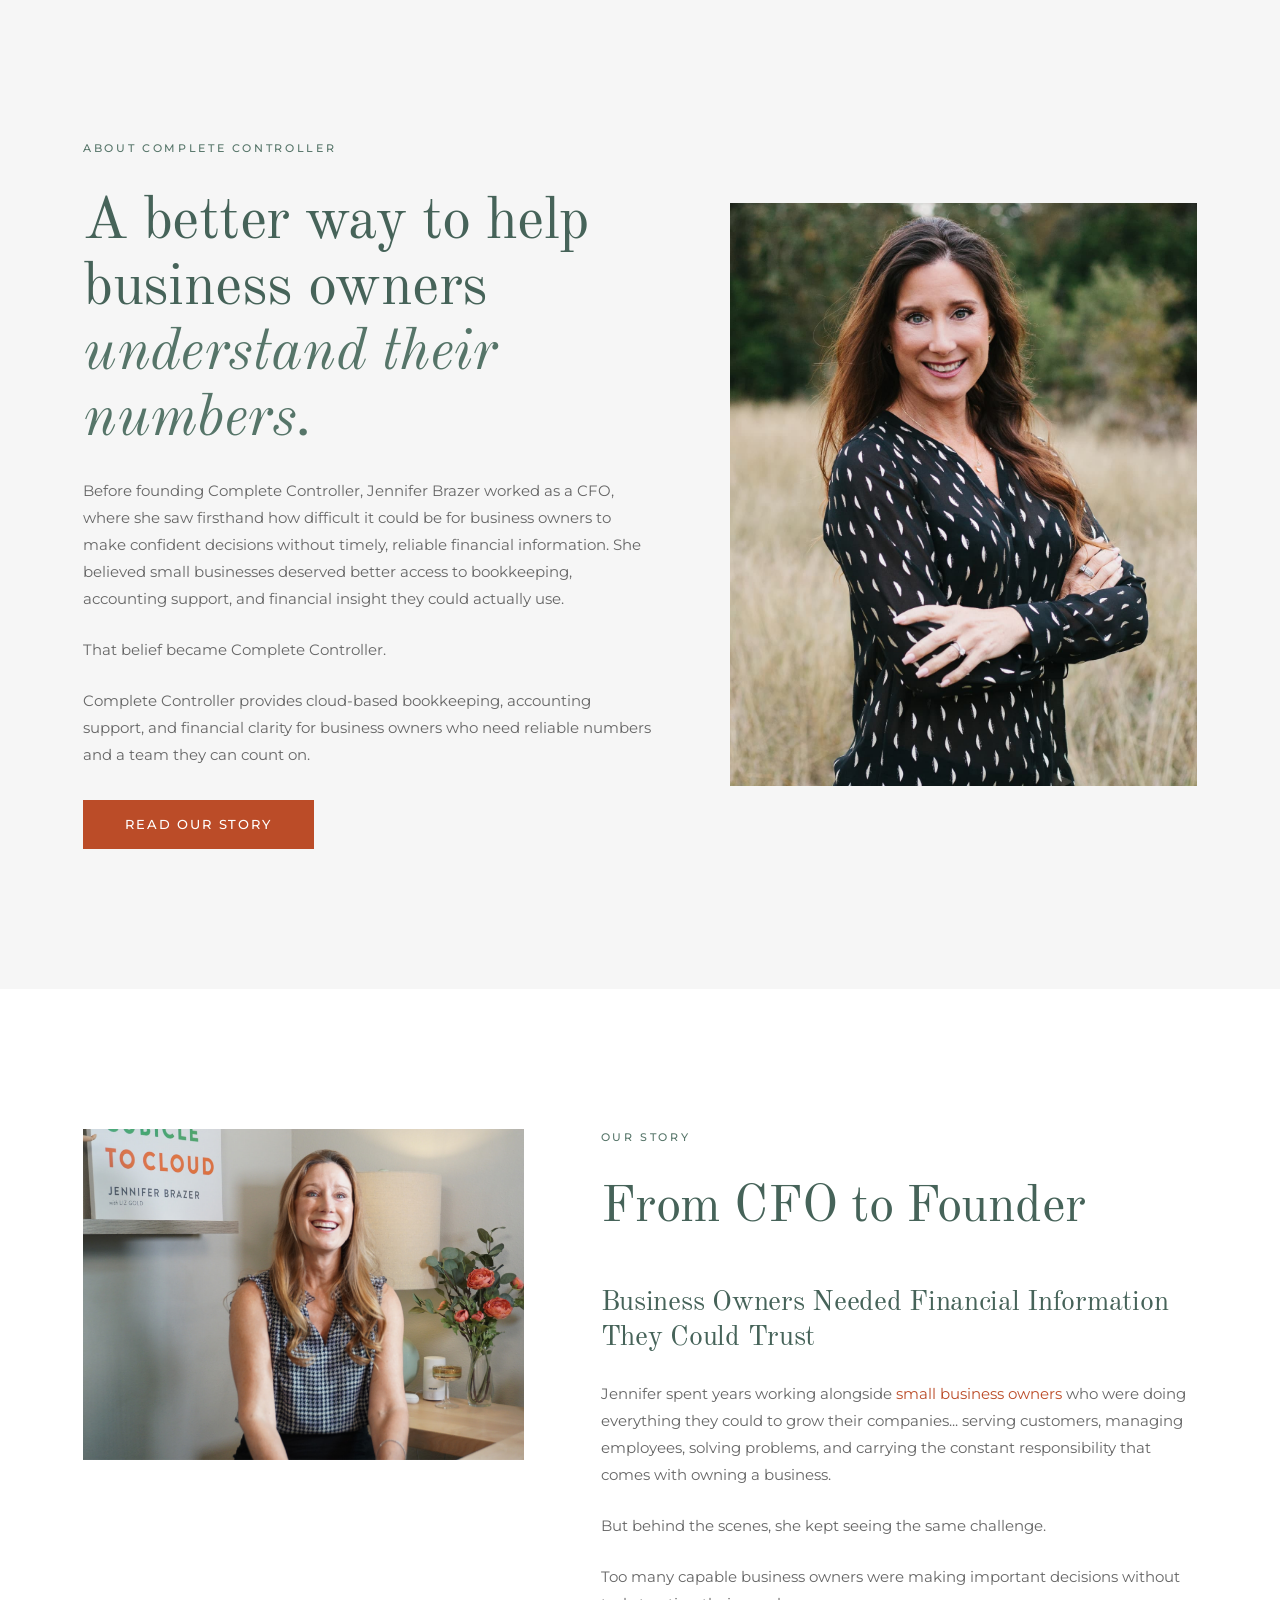
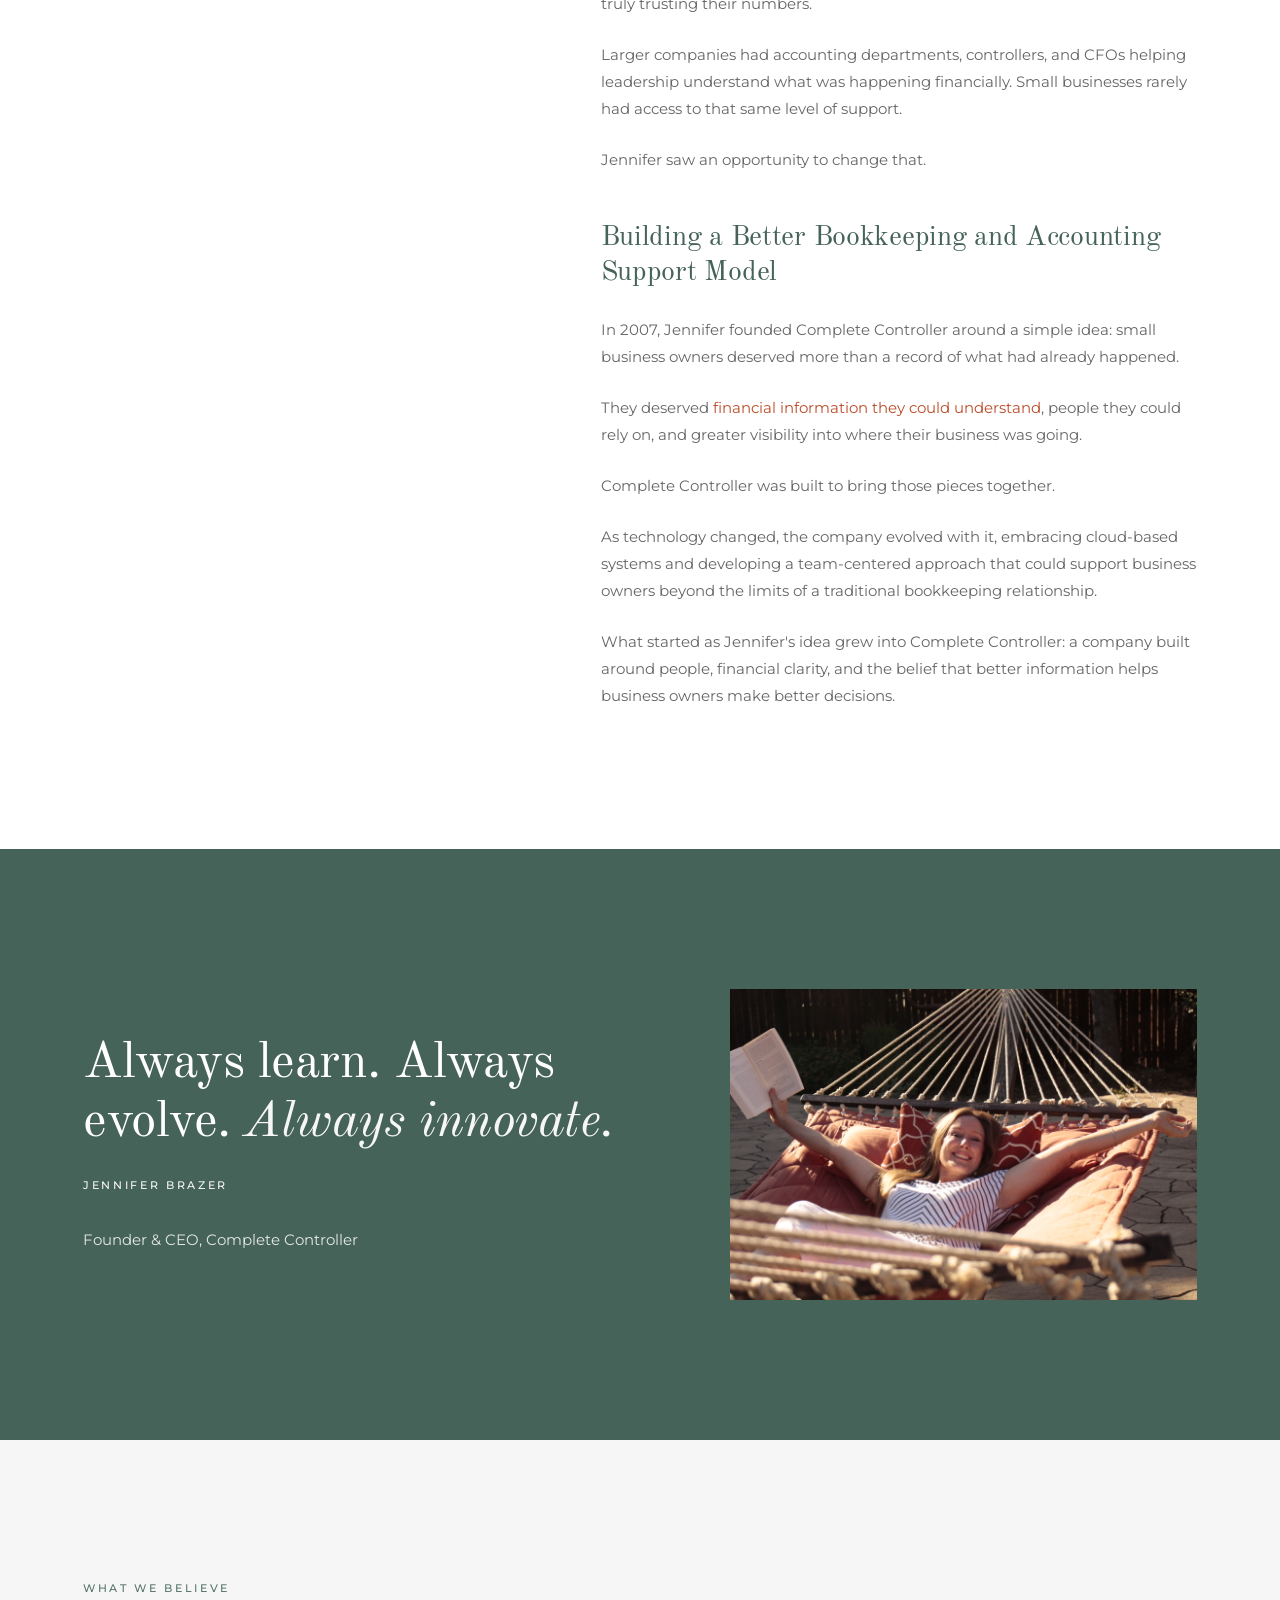
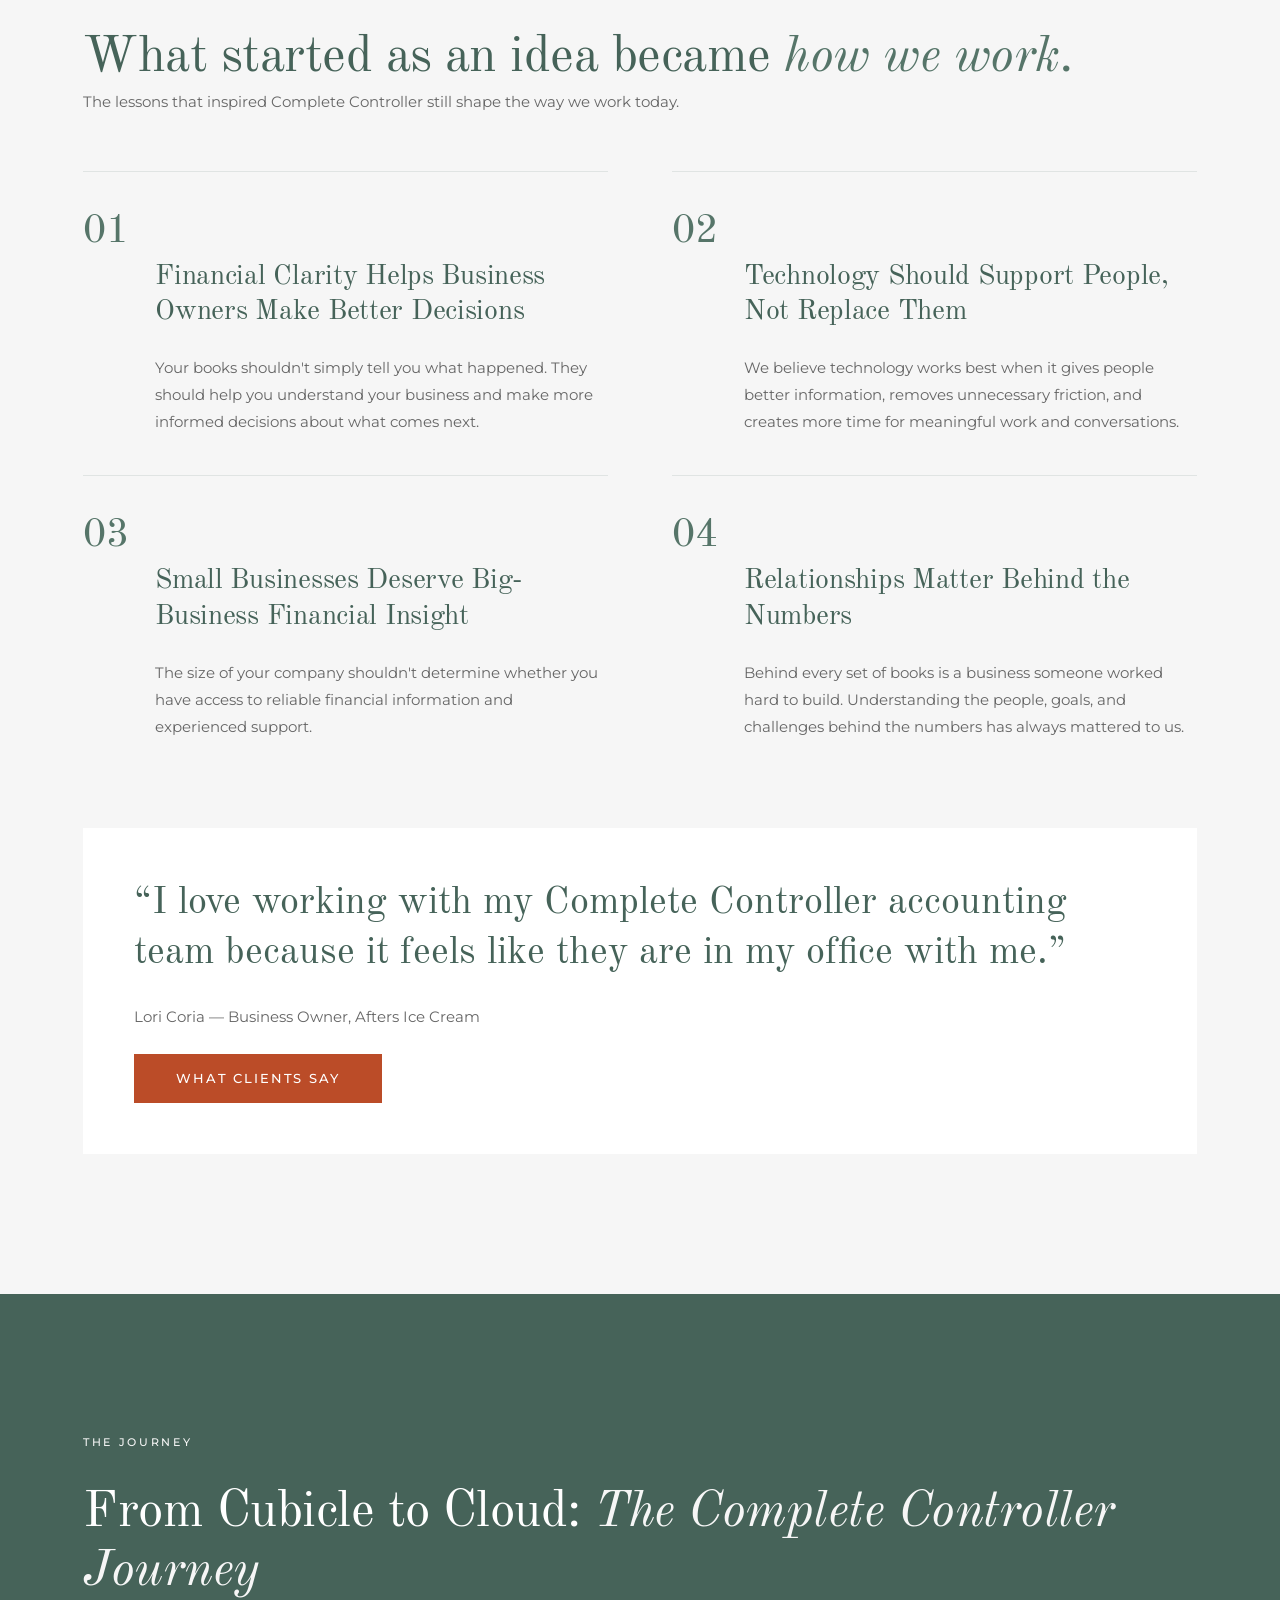
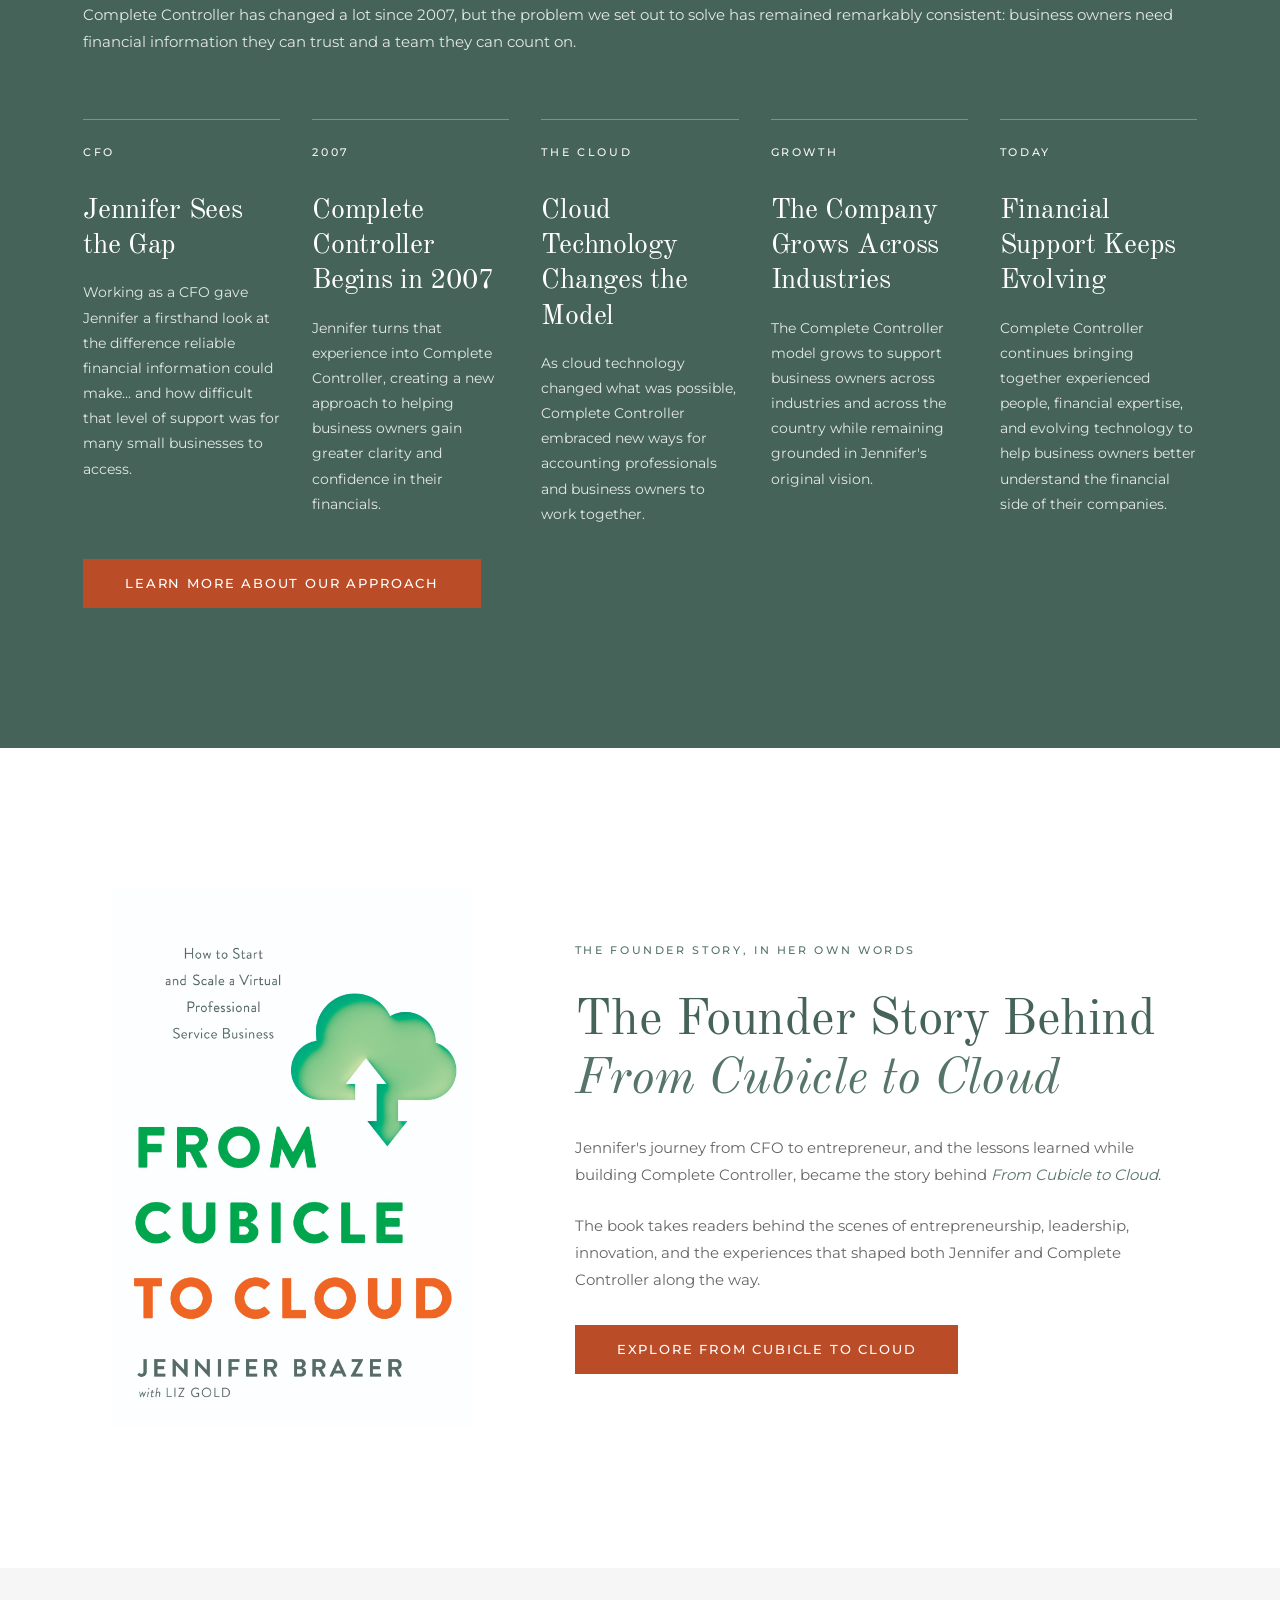
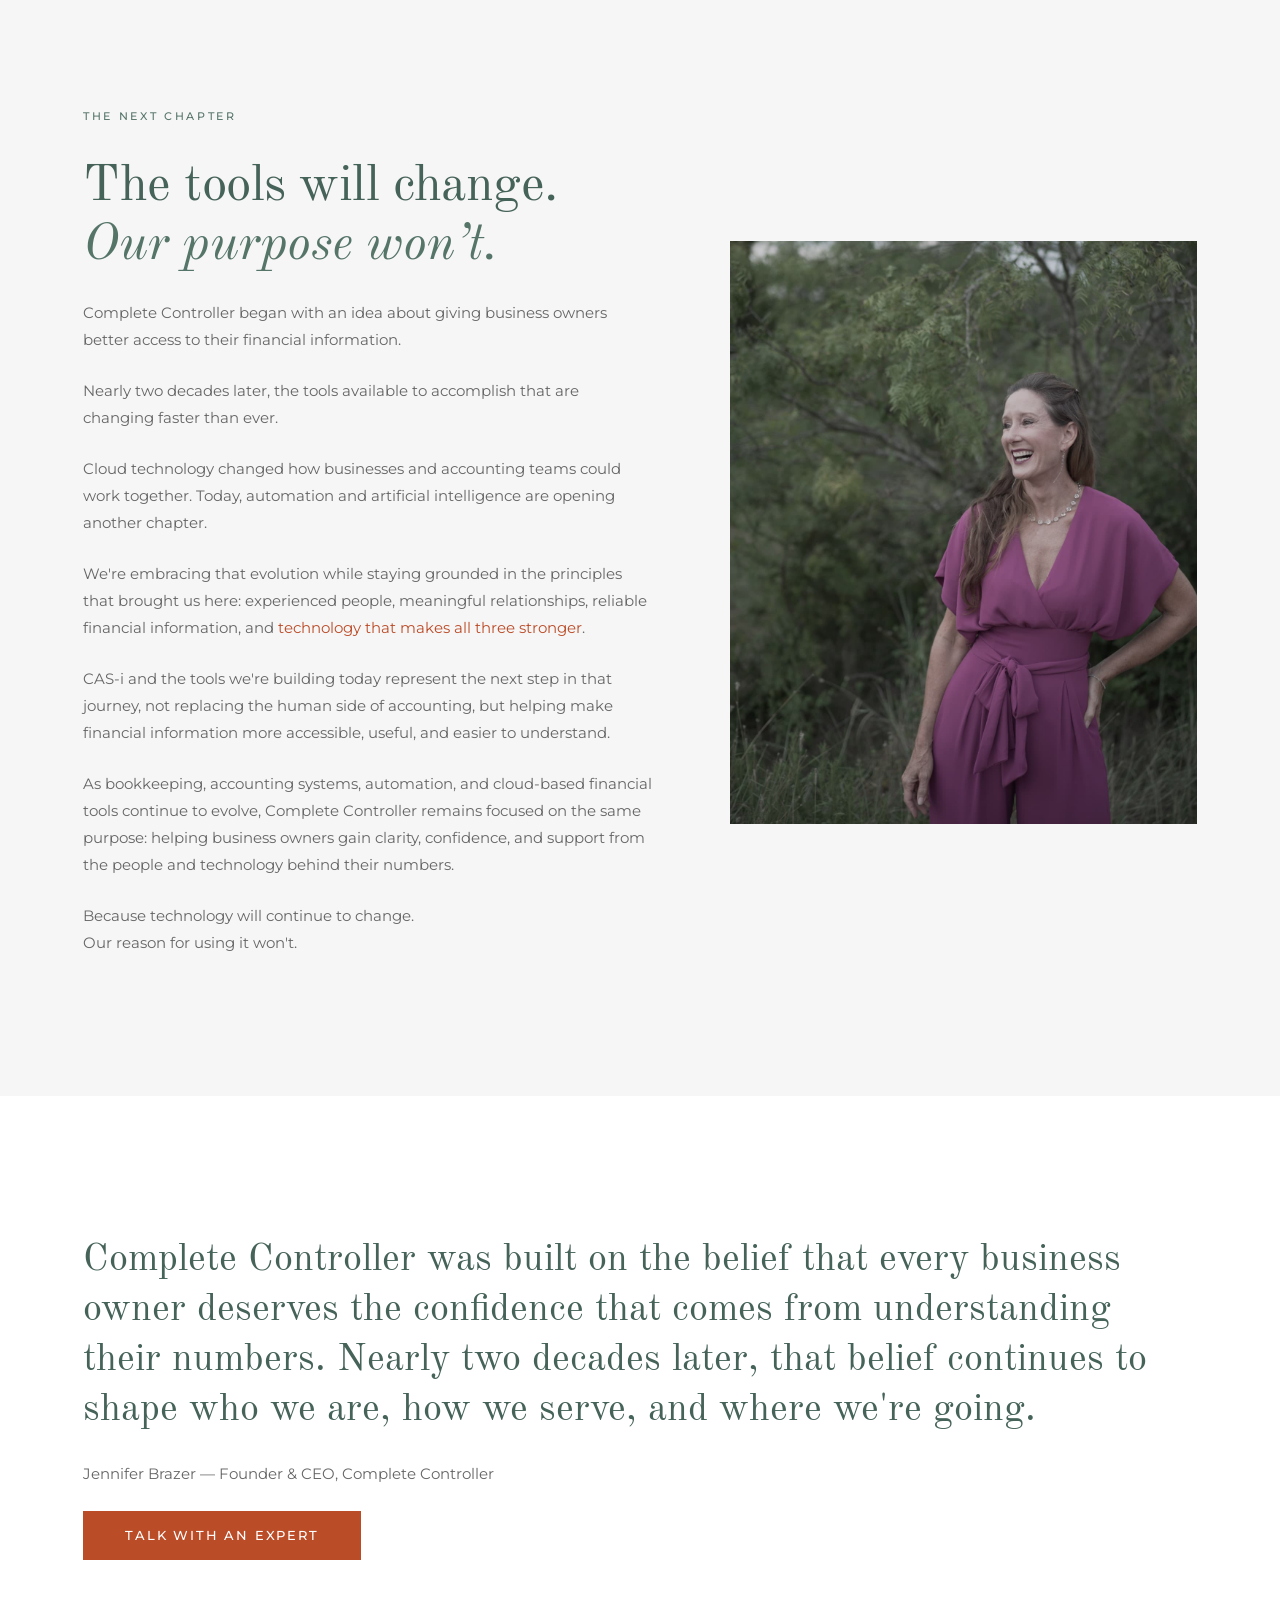
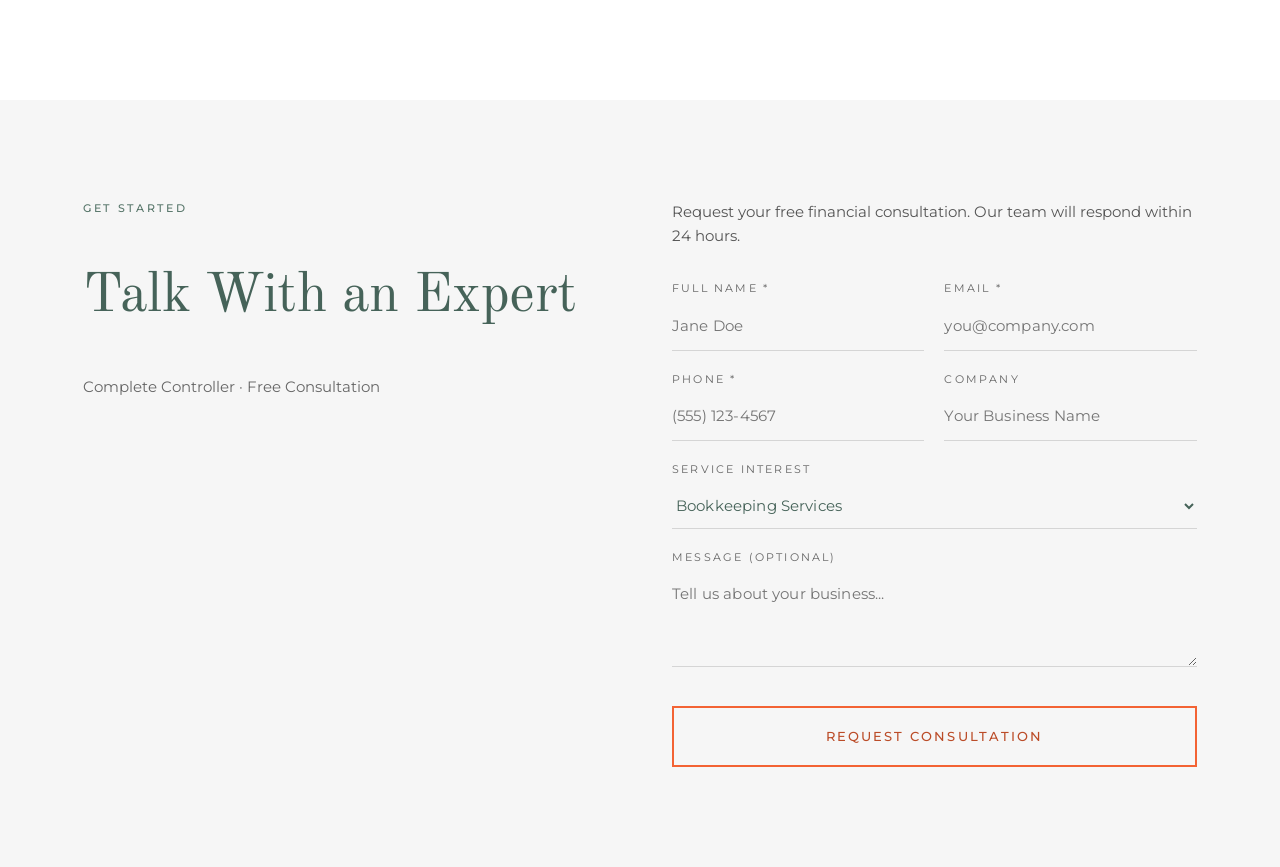
==== commit 74285bb6: "Fix brand fonts and isolate page assets" ====
--- a/html/index.html
+++ b/html/index.html
@@ -5,7 +5,7 @@
 <meta name="viewport" content="width=device-width, initial-scale=1">
 <title>About Us — Founder Story | Complete Controller</title>
 <meta name="description" content="Complete Controller — About Us — Founder Story.">
-<link rel="stylesheet" href="assets/css/page.css">
+<link rel="stylesheet" href="assets/css/about-us.css">
 <style>body{margin:0}</style>
 </head>
 <body>
@@ -44,7 +44,7 @@
 </div>
 
 
-<figure class="wp-block-image size-full cc-about-story-portrait"><img src="assets/images/about-story/jennifer-portrait.jpg" alt="Jennifer Brazer, founder of Complete Controller"/></figure>
+<figure class="wp-block-image size-full cc-about-story-portrait"><img src="assets/images/about-story/about-us-jennifer-portrait.jpg" alt="Jennifer Brazer, founder of Complete Controller"/></figure>
 
 </div>
 
@@ -59,7 +59,7 @@
 
 <div class="wp-block-group is-layout-flow wp-block-group-is-layout-flow cc-about-story-grid cc-about-story-grid--origin">
 
-<figure class="wp-block-image size-full cc-about-story-office"><img src="assets/images/about-story/jennifer-office.jpg" alt="Jennifer Brazer seated in her office with From Cubicle to Cloud displayed behind her"/></figure>
+<figure class="wp-block-image size-full cc-about-story-office"><img src="assets/images/about-story/about-us-jennifer-office.jpg" alt="Jennifer Brazer seated in her office with From Cubicle to Cloud displayed behind her"/></figure>
 
 
 <div class="wp-block-group is-layout-flow wp-block-group-is-layout-flow cc-about-story-copy">
@@ -133,7 +133,7 @@
 </div>
 
 
-<figure class="wp-block-image size-full cc-about-story-hammock"><img src="assets/images/about-story/jennifer-hammock.jpg" alt="Jennifer Brazer reading in a hammock on a sunny patio"/></figure>
+<figure class="wp-block-image size-full cc-about-story-hammock"><img src="assets/images/about-story/about-us-jennifer-hammock.jpg" alt="Jennifer Brazer reading in a hammock on a sunny patio"/></figure>
 
 </div>
 
@@ -347,7 +347,7 @@
 
 <div class="wp-block-group is-layout-flow wp-block-group-is-layout-flow cc-about-story-grid cc-about-story-grid--book">
 
-<figure class="wp-block-image size-full cc-about-story-book-cover"><img src="assets/images/about-story/from-cubicle-to-cloud-cover.jpg" alt="From Cubicle to Cloud by Jennifer Brazer with Liz Gold — official book cover"/></figure>
+<figure class="wp-block-image size-full cc-about-story-book-cover"><img src="assets/images/about-story/about-us-from-cubicle-to-cloud-cover.jpg" alt="From Cubicle to Cloud by Jennifer Brazer with Liz Gold — official book cover"/></figure>
 
 
 <div class="wp-block-group is-layout-flow wp-block-group-is-layout-flow cc-about-story-copy">
@@ -416,7 +416,7 @@
 </div>
 
 
-<figure class="wp-block-image size-full cc-about-story-portrait"><img src="assets/images/about-story/jennifer-outdoor.jpg" alt="Jennifer Brazer looking ahead to the future of Complete Controller"/></figure>
+<figure class="wp-block-image size-full cc-about-story-portrait"><img src="assets/images/about-story/about-us-jennifer-outdoor.jpg" alt="Jennifer Brazer looking ahead to the future of Complete Controller"/></figure>
 
 </div>
 
@@ -501,6 +501,6 @@
 
 </div>
 </main>
-<script src="assets/js/page.js" defer></script>
+<script src="assets/js/about-us.js" defer></script>
 </body>
 </html>
--- a/html/assets/css/about-us.css
+++ b/html/assets/css/about-us.css
@@ -0,0 +1,2012 @@
+#cc-html-cc-page-about :where(.is-layout-flow) > * { margin-block-start:0; margin-block-end:0; }
+/* WordPress global styles reset the browser's default body margin. */
+#cc-html-cc-page-about { margin: 0; }
+#cc-html-cc-page-about *,
+#cc-html-cc-page-about *::before,
+#cc-html-cc-page-about *::after { box-sizing: border-box; }
+@font-face{font-family:"Montserrat";font-weight:100 900;font-style:normal;font-display:swap;src:url("../fonts/about-us-montserrat-var.woff2") format("woff2")}
+@font-face{font-family:"Old Standard TT";font-weight:400;font-style:normal;font-display:swap;src:url("../fonts/about-us-oldstandard-400.woff2") format("woff2")}
+@font-face{font-family:"Old Standard TT";font-weight:700;font-style:normal;font-display:swap;src:url("../fonts/about-us-oldstandard-700.woff2") format("woff2")}
+@font-face{font-family:"Old Standard TT";font-weight:400;font-style:italic;font-display:swap;src:url("../fonts/about-us-oldstandard-400-italic.woff2") format("woff2")}
+#cc-html-cc-page-about {
+--wp--preset--color--white: #ffffff;
+--wp--preset--color--cc-light: #f6f6f6;
+--wp--preset--color--cc-tint: #f0f4f2;
+--wp--preset--color--cc-dark: #466359;
+--wp--preset--color--cc-deep: #2a3b35;
+--wp--preset--color--cc-sage: #6a9082;
+--wp--preset--color--cc-sage-ada: #567569;
+--wp--preset--color--cc-orange: #f36334;
+--wp--preset--color--cc-orange-ada: #bb4c28;
+--wp--preset--color--cc-muted: #666666;
+--wp--preset--color--cc-faint: #767676;
+--wp--preset--color--cc-hairline: #e5e7eb;
+--wp--preset--font-size--eyebrow: 11px;
+--wp--preset--font-size--btn-sm: 12px;
+--wp--preset--font-size--btn: 13px;
+--wp--preset--font-size--body: 15px;
+--wp--preset--font-size--body-lg: clamp(14px, 1.1vw, 17px);
+--wp--preset--font-size--lead: clamp(16px, 1.3vw, 18.72px);
+--wp--preset--font-size--quote: clamp(24px, 2.22vw, 32px);
+--wp--preset--font-size--card-sm: 22px;
+--wp--preset--font-size--card: clamp(20px, 1.8vw, 26px);
+--wp--preset--font-size--h2-feature: clamp(32px, 3.05vw, 44px);
+--wp--preset--font-size--h2: clamp(32px, 4.5vw, 56px);
+--wp--preset--font-size--h2-lg: clamp(36px, 4.45vw, 64px);
+--wp--preset--font-size--h1: clamp(36px, 5.5vw, 80px);
+--wp--preset--font-size--display: clamp(36px, 7vw, 96px);
+--wp--preset--font-family--montserrat: Montserrat, sans-serif;
+--wp--preset--font-family--old-standard: "Old Standard TT", serif;
+--wp--preset--spacing--10: 2px;
+--wp--preset--spacing--20: 4px;
+--wp--preset--spacing--30: 8px;
+--wp--preset--spacing--40: 12px;
+--wp--preset--spacing--50: 16px;
+--wp--preset--spacing--60: 20px;
+--wp--preset--spacing--70: 24px;
+--wp--preset--spacing--80: 32px;
+--wp--preset--spacing--90: 40px;
+--wp--preset--spacing--100: 48px;
+--wp--preset--spacing--110: 56px;
+--wp--preset--spacing--120: 64px;
+--wp--preset--spacing--130: clamp(48px, 5.5vw, 80px);
+--wp--preset--spacing--140: clamp(64px, 8.3vw, 120px);
+--wp--preset--spacing--150: clamp(72px, 9.7vw, 140px);
+}
+#cc-html-cc-page-about .has-white-color {color:var(--wp--preset--color--white) !important}
+#cc-html-cc-page-about .has-white-background-color {background-color:var(--wp--preset--color--white) !important}
+#cc-html-cc-page-about .has-cc-light-color {color:var(--wp--preset--color--cc-light) !important}
+#cc-html-cc-page-about .has-cc-light-background-color {background-color:var(--wp--preset--color--cc-light) !important}
+#cc-html-cc-page-about .has-cc-tint-color {color:var(--wp--preset--color--cc-tint) !important}
+#cc-html-cc-page-about .has-cc-tint-background-color {background-color:var(--wp--preset--color--cc-tint) !important}
+#cc-html-cc-page-about .has-cc-dark-color {color:var(--wp--preset--color--cc-dark) !important}
+#cc-html-cc-page-about .has-cc-dark-background-color {background-color:var(--wp--preset--color--cc-dark) !important}
+#cc-html-cc-page-about .has-cc-deep-color {color:var(--wp--preset--color--cc-deep) !important}
+#cc-html-cc-page-about .has-cc-deep-background-color {background-color:var(--wp--preset--color--cc-deep) !important}
+#cc-html-cc-page-about .has-cc-sage-color {color:var(--wp--preset--color--cc-sage) !important}
+#cc-html-cc-page-about .has-cc-sage-background-color {background-color:var(--wp--preset--color--cc-sage) !important}
+#cc-html-cc-page-about .has-cc-sage-ada-color {color:var(--wp--preset--color--cc-sage-ada) !important}
+#cc-html-cc-page-about .has-cc-sage-ada-background-color {background-color:var(--wp--preset--color--cc-sage-ada) !important}
+#cc-html-cc-page-about .has-cc-orange-color {color:var(--wp--preset--color--cc-orange) !important}
+#cc-html-cc-page-about .has-cc-orange-background-color {background-color:var(--wp--preset--color--cc-orange) !important}
+#cc-html-cc-page-about .has-cc-orange-ada-color {color:var(--wp--preset--color--cc-orange-ada) !important}
+#cc-html-cc-page-about .has-cc-orange-ada-background-color {background-color:var(--wp--preset--color--cc-orange-ada) !important}
+#cc-html-cc-page-about .has-cc-muted-color {color:var(--wp--preset--color--cc-muted) !important}
+#cc-html-cc-page-about .has-cc-muted-background-color {background-color:var(--wp--preset--color--cc-muted) !important}
+#cc-html-cc-page-about .has-cc-faint-color {color:var(--wp--preset--color--cc-faint) !important}
+#cc-html-cc-page-about .has-cc-faint-background-color {background-color:var(--wp--preset--color--cc-faint) !important}
+#cc-html-cc-page-about .has-cc-hairline-color {color:var(--wp--preset--color--cc-hairline) !important}
+#cc-html-cc-page-about .has-cc-hairline-background-color {background-color:var(--wp--preset--color--cc-hairline) !important}
+#cc-html-cc-page-about .has-eyebrow-font-size {font-size:var(--wp--preset--font-size--eyebrow) !important}
+#cc-html-cc-page-about .has-btn-sm-font-size {font-size:var(--wp--preset--font-size--btn-sm) !important}
+#cc-html-cc-page-about .has-btn-font-size {font-size:var(--wp--preset--font-size--btn) !important}
+#cc-html-cc-page-about .has-body-font-size {font-size:var(--wp--preset--font-size--body) !important}
+#cc-html-cc-page-about .has-body-lg-font-size {font-size:var(--wp--preset--font-size--body-lg) !important}
+#cc-html-cc-page-about .has-lead-font-size {font-size:var(--wp--preset--font-size--lead) !important}
+#cc-html-cc-page-about .has-quote-font-size {font-size:var(--wp--preset--font-size--quote) !important}
+#cc-html-cc-page-about .has-card-sm-font-size {font-size:var(--wp--preset--font-size--card-sm) !important}
+#cc-html-cc-page-about .has-card-font-size {font-size:var(--wp--preset--font-size--card) !important}
+#cc-html-cc-page-about .has-h-2-feature-font-size {font-size:var(--wp--preset--font-size--h2-feature) !important}
+#cc-html-cc-page-about .has-h-2-font-size {font-size:var(--wp--preset--font-size--h2) !important}
+#cc-html-cc-page-about .has-h-2-lg-font-size {font-size:var(--wp--preset--font-size--h2-lg) !important}
+#cc-html-cc-page-about .has-h-1-font-size {font-size:var(--wp--preset--font-size--h1) !important}
+#cc-html-cc-page-about .has-display-font-size {font-size:var(--wp--preset--font-size--display) !important}
+#cc-html-cc-page-about .has-montserrat-font-family {font-family:var(--wp--preset--font-family--montserrat) !important}
+#cc-html-cc-page-about .has-old-standard-font-family {font-family:var(--wp--preset--font-family--old-standard) !important}
+#cc-html-cc-page-about {font-family:var(--wp--preset--font-family--montserrat);font-size:var(--wp--preset--font-size--body);font-weight:400;line-height:1.6;color:var(--wp--preset--color--cc-dark);background-color:var(--wp--preset--color--white);padding-top:0;padding-right:0;padding-bottom:0;padding-left:0}
+#cc-html-cc-page-about h1,
+#cc-html-cc-page-about h2,
+#cc-html-cc-page-about h3,
+#cc-html-cc-page-about h4,
+#cc-html-cc-page-about h5,
+#cc-html-cc-page-about h6 {font-family:var(--wp--preset--font-family--montserrat);font-weight:300;color:var(--wp--preset--color--cc-dark)}
+#cc-html-cc-page-about h1 {font-size:var(--wp--preset--font-size--h1);font-weight:400;line-height:1.05;letter-spacing:-0.02em}
+#cc-html-cc-page-about h2 {font-size:var(--wp--preset--font-size--h2);font-weight:300;line-height:1.2;letter-spacing:-0.01em}
+#cc-html-cc-page-about h3 {font-size:var(--wp--preset--font-size--card);font-weight:300;line-height:1.25;letter-spacing:-0.02em;color:var(--wp--preset--color--cc-deep)}
+#cc-html-cc-page-about h4 {font-size:var(--wp--preset--font-size--card-sm);font-weight:500;line-height:1.3;letter-spacing:-0.01em}
+#cc-html-cc-page-about h5 {font-family:var(--wp--preset--font-family--montserrat);font-size:var(--wp--preset--font-size--btn);font-weight:500;line-height:1.6;letter-spacing:0.14em;text-transform:uppercase}
+#cc-html-cc-page-about h6 {font-family:var(--wp--preset--font-family--montserrat);font-size:var(--wp--preset--font-size--eyebrow);font-weight:500;line-height:1.6;letter-spacing:0.24em;text-transform:uppercase;color:var(--wp--preset--color--cc-sage)}
+#cc-html-cc-page-about a:where(:not(.wp-element-button)) {text-decoration:none;color:var(--wp--preset--color--cc-orange-ada)}
+#cc-html-cc-page-about .wp-element-button,
+#cc-html-cc-page-about .wp-block-button__link {font-family:var(--wp--preset--font-family--montserrat);font-size:var(--wp--preset--font-size--btn);font-weight:500;line-height:1;letter-spacing:0.14em;text-transform:uppercase;color:var(--wp--preset--color--white);background-color:var(--wp--preset--color--cc-orange-ada);padding-top:16px;padding-right:40px;padding-bottom:16px;padding-left:40px;border-radius:0px;border-width:2px;border-style:solid;border-color:var(--wp--preset--color--cc-orange-ada)}
+#cc-html-cc-page-about .wp-block-paragraph {line-height:1.6}
+#cc-html-cc-page-about .wp-block-separator {color:var(--wp--preset--color--cc-hairline)}
+#cc-html-cc-page-about .wp-block-image {border-radius:0px}
+#cc-html-cc-page-about .wp-block-quote {font-family:var(--wp--preset--font-family--old-standard);font-size:var(--wp--preset--font-size--quote);font-weight:400}
+#cc-html-cc-page-about :where(.is-layout-flow) > * { margin-block-start: 0; margin-block-end: 0; }
+/**
+ * Complete Controller Modern — component layer.
+ *
+ * theme.json owns tokens (colour, type scale, spacing presets). This file owns the
+ * handful of component behaviours core blocks cannot express: button variants,
+ * hairline tile grids, the eyebrow rule, scroll-reveal and the stat counters.
+ *
+ * Every measurement here was read off completecontroller.com's computed styles.
+ * Changing a number changes the design — prefer editing theme.json first.
+ */
+#cc-html-cc-page-about {
+	/* Section padding. The reference holds a flat 140px at every width, which is
+	   disproportionate on a phone; these clamps match it at desktop and relax
+	   below. The desktop ceilings were raised above the reference deliberately —
+	   the client asked for more air between sections. */
+	--cc-section-pad: clamp(80px, 9.72vw, 140px);
+	--cc-section-pad-tight: clamp(72px, 8.33vw, 120px);
+	--cc-section-pad-sm: clamp(64px, 6.67vw, 96px);
+
+	/* Internal vertical rhythm. Measuring the reference showed its sections run
+	   200–600px taller than a naive rebuild, and almost none of that is outer
+	   padding — it is the space between an eyebrow, its heading, and the content
+	   below. These three values are what make a section feel unhurried. */
+	--cc-rhythm-eyebrow: 32px;
+	--cc-rhythm-head: clamp(48px, 5.5vw, 80px);
+	--cc-rhythm-block: clamp(40px, 4.4vw, 64px);
+
+	--cc-gutter: clamp(20px, 4vw, 76px);
+	--cc-max: 1400px;
+	--cc-hairline: rgba(70, 99, 89, 0.12);
+	--cc-ease: cubic-bezier(0.16, 1, 0.3, 1);
+
+	/* Solid buttons fill with cc-orange-ada (#bb4c28), not brand orange (#f36334).
+	   White 13px label on brand orange measures 3.16:1, below the 4.5:1 WCAG AA
+	   requires at that size; the darker fill measures 5.03:1. It reads as a shade
+	   of the same colour, not a different one.
+
+	   The hex here must match theme.json's cc-orange-ada preset, which is the
+	   authority — this comment previously named a colour the theme never used.
+
+	   Brand orange is unchanged everywhere it is safe: outline button text and
+	   borders, the manifesto accent, tile figures and rules. The "Brand Orange
+	   CTA" style variation restores it on solid buttons if that is ever wanted. */
+	--cc-btn-fill: var(--wp--preset--color--cc-orange-ada);
+	--cc-btn-fill-hover: #a8431f;
+}
+/* ---------------------------------------------------------------- layout -- */
+#cc-html-cc-page-about .cc-section {
+	padding-block: var(--cc-section-pad);
+	padding-inline: var(--cc-gutter);
+}
+#cc-html-cc-page-about .cc-section--tight { padding-block: var(--cc-section-pad-tight); }
+#cc-html-cc-page-about .cc-section--sm { padding-block: var(--cc-section-pad-sm); }
+#cc-html-cc-page-about .cc-section--flush-top { padding-top: 0; }
+#cc-html-cc-page-about .cc-section--flush-bottom { padding-bottom: 0; }
+/* Inner measure. Patterns nest this inside .cc-section. */
+#cc-html-cc-page-about .cc-container {
+	width: 100%;
+	max-width: var(--cc-max);
+	margin-inline: auto;
+}
+#cc-html-cc-page-about .cc-measure { max-width: 900px; }
+#cc-html-cc-page-about .cc-measure--narrow { max-width: 700px; }
+#cc-html-cc-page-about .cc-measure--wide { max-width: 1100px; }
+#cc-html-cc-page-about .cc-center { text-align: center; margin-inline: auto; }
+/* The eyebrow + heading + intro block that opens most sections. Separating it
+   from the content below with one shared value is what keeps the rhythm even
+   across every pattern, rather than each one carrying its own margin. */
+#cc-html-cc-page-about .cc-section-head { margin-bottom: var(--cc-rhythm-head); }
+#cc-html-cc-page-about .cc-section-head > :last-child { margin-bottom: 0; }
+#cc-html-cc-page-about .cc-section-head h2 + p,
+#cc-html-cc-page-about .cc-section-head h2 + .cc-lead { margin-top: var(--cc-rhythm-block); }
+/* Trailing actions sit as far below the content as the head sits above it. */
+#cc-html-cc-page-about .cc-section-foot { margin-top: var(--cc-rhythm-head); }
+/* ------------------------------------------------------------ typography -- */
+/* THE UTILITIES BELOW USE A DOUBLED CLASS SELECTOR ON PURPOSE.
+ *
+ * `.cc-eyebrow` alone is specificity (0,1,0) and loses to any ambient context
+ * rule of the form `.cc-card p` or `.cc-hero p`, which are (0,1,1). That has
+ * already caused three separate bugs: eyebrows resized inside heroes, a lead
+ * paragraph rendered white-on-white, and an eyebrow blown up to body size
+ * inside a card.
+ *
+ * Doubling the class makes them (0,2,0), so an explicitly applied utility always
+ * beats an ambient context rule — which is what an author means when they add
+ * the class. Guarded by tools/check-utilities.js.
+ */
+/* Eyebrows use cc-sage-ada (#567569), not the brand cc-sage (#6a9082).
+   At 11px the brand sage measures 3.19–3.54:1 against the theme's light
+   backgrounds — below the 4.5:1 WCAG AA needs for text this size. The accessible
+   sage is the same hue darkened 19% and clears 4.57:1 on every light surface.
+   Brand sage is still correct for large text, rules and decorative fills. */
+#cc-html-cc-page-about .cc-eyebrow.cc-eyebrow {
+	font-family: var(--wp--preset--font-family--montserrat);
+	font-size: 11px;
+	font-weight: 500;
+	line-height: 1.6;
+	letter-spacing: 0.24em;
+	text-transform: uppercase;
+	color: var(--wp--preset--color--cc-sage-ada);
+	margin: 0 0 var(--cc-rhythm-eyebrow);
+}
+/* 0.75 not 0.65 — 0.65 white over #466359 is 3.84:1 and fails AA.
+   The photographic hero is dark too but carries no .cc-section--dark, so it
+   needs naming here or its eyebrow renders dark sage on dark green (2.33:1). */
+#cc-html-cc-page-about .cc-section--dark .cc-eyebrow,
+#cc-html-cc-page-about .cc-hero:not(.cc-hero--light) .cc-eyebrow { color: rgba(255, 255, 255, 0.75); }
+/* The thin orange rule that sits above the manifesto pull-quote. */
+#cc-html-cc-page-about .cc-rule::before {
+	content: "";
+	display: block;
+	width: 1px;
+	height: 110px;
+	margin: 0 auto 48px;
+	background: var(--wp--preset--color--cc-orange);
+}
+#cc-html-cc-page-about .cc-rule--left::before { margin-inline: 0; }
+#cc-html-cc-page-about .cc-serif {
+	font-family: var(--wp--preset--font-family--old-standard);
+	font-weight: 300;
+	font-size: var(--wp--preset--font-size--display);
+	line-height: 1.1;
+	letter-spacing: -0.02em;
+}
+#cc-html-cc-page-about .cc-serif em { font-style: italic; }
+#cc-html-cc-page-about .cc-serif .cc-accent { color: var(--wp--preset--color--cc-orange); font-style: italic; }
+#cc-html-cc-page-about .cc-lead.cc-lead {
+	font-size: var(--wp--preset--font-size--lead);
+	font-weight: 300;
+	line-height: 1.6;
+}
+#cc-html-cc-page-about .cc-body.cc-body { font-size: 15px; line-height: 1.6; color: var(--wp--preset--color--cc-muted); }
+/* Dark sections invert text colour for every descendant that inherits.
+   The utility overrides are named explicitly: now that the utilities are (0,2,0),
+   a plain `.cc-section--dark p` rule would lose to them and leave muted grey
+   body copy sitting on dark green. */
+#cc-html-cc-page-about .cc-section--dark,
+#cc-html-cc-page-about .cc-section--dark :is(h1, h2, h3, h4, h5, h6) { color: #fff; }
+#cc-html-cc-page-about .cc-section--dark p,
+#cc-html-cc-page-about .cc-section--dark .cc-body.cc-body,
+#cc-html-cc-page-about .cc-section--dark .cc-lead.cc-lead { color: rgba(255, 255, 255, 0.88); }
+/* -------------------------------------------------------------- buttons -- */
+/* WordPress puts a block's className on the button's WRAPPER <div>, never on
+   the <a> inside it. Styling therefore has to reach the link through the
+   wrapper, which is what every rule below does.
+
+   Do NOT "fix" this by also writing cc-btn onto the <a> in pattern markup.
+   core/button's save() emits exactly `wp-block-button__link wp-element-button`
+   on the anchor, so any extra class there makes the stored HTML differ from the
+   regenerated HTML, and Gutenberg flags the block in the editor as "Block
+   contains unexpected or invalid content" with an Attempt recovery button.
+   Recovery then silently strips the class, so the styling was never reliable
+   either. Selecting through the wrapper keeps markup canonical AND styled.
+
+   The child selector also matches pages saved under the old markup, where the
+   <a> still carries cc-btn — those keep rendering correctly without a rebuild. */
+#cc-html-cc-page-about .wp-block-button.cc-btn > .wp-block-button__link {
+	display: inline-block;
+	font-family: var(--wp--preset--font-family--montserrat);
+	font-size: 13px;
+	font-weight: 500;
+	line-height: 1;
+	letter-spacing: 0.14em;
+	text-transform: uppercase;
+	text-decoration: none;
+	border-radius: 0;
+	padding: 16px 40px;
+	border: 2px solid var(--cc-btn-fill);
+	background: var(--cc-btn-fill);
+	color: #fff;
+	transition: background-color 0.25s var(--cc-ease), color 0.25s var(--cc-ease),
+		border-color 0.25s var(--cc-ease);
+}
+#cc-html-cc-page-about .wp-block-button.cc-btn > .wp-block-button__link:hover {
+	background: var(--cc-btn-fill-hover);
+	border-color: var(--cc-btn-fill-hover);
+	color: #fff;
+}
+/* Outline label is text on white, so it needs the accessible orange too —
+   brand orange on white is the same failing 3.16:1. The border may stay brand
+   orange: a border is a UI boundary, judged at 3:1, which it clears. */
+#cc-html-cc-page-about .wp-block-button.cc-btn--outline > .wp-block-button__link {
+	background: transparent;
+	color: var(--wp--preset--color--cc-orange-ada);
+	border-color: var(--wp--preset--color--cc-orange);
+	padding: 16px 36px;
+}
+#cc-html-cc-page-about .wp-block-button.cc-btn--outline > .wp-block-button__link:hover {
+	background: var(--cc-btn-fill);
+	color: #fff;
+}
+/* Ghost sits on dark sections and photographic heroes. */
+#cc-html-cc-page-about .wp-block-button.cc-btn--ghost > .wp-block-button__link {
+	background: transparent;
+	color: rgba(255, 255, 255, 0.8);
+	border: 1px solid rgba(255, 255, 255, 0.3);
+}
+#cc-html-cc-page-about .wp-block-button.cc-btn--ghost > .wp-block-button__link:hover {
+	background: rgba(255, 255, 255, 0.08);
+	border-color: rgba(255, 255, 255, 0.6);
+	color: #fff;
+}
+#cc-html-cc-page-about .wp-block-button.cc-btn--sm > .wp-block-button__link {
+	font-size: 12px;
+	letter-spacing: 0.14em;
+	padding: 10px 24px;
+	border-width: 1px;
+}
+/* ---------------------------------------------------------------- cards -- */
+#cc-html-cc-page-about .cc-card {
+	display: block;
+	background: #fff;
+	border: 1px solid var(--cc-hairline);
+	border-radius: 2px;
+	padding: 40px 32px;
+	height: 100%;
+	text-decoration: none;
+	transition: border-color 0.3s var(--cc-ease), transform 0.3s var(--cc-ease);
+}
+#cc-html-cc-page-about a.cc-card:hover { border-color: var(--wp--preset--color--cc-sage); transform: translateY(-2px); }
+#cc-html-cc-page-about .cc-card h3,
+#cc-html-cc-page-about .cc-card h4 { margin: 0 0 16px; }
+#cc-html-cc-page-about .cc-card p { margin: 0; font-size: 15px; line-height: 1.6; color: var(--wp--preset--color--cc-muted); }
+#cc-html-cc-page-about .cc-card--plain { border-color: var(--cc-hairline); padding: 32px; }
+/* -------------------------------------------------------------- grids ---- */
+#cc-html-cc-page-about .cc-grid { display: grid; gap: 24px; }
+#cc-html-cc-page-about .cc-grid--2 { grid-template-columns: repeat(2, minmax(0, 1fr)); }
+#cc-html-cc-page-about .cc-grid--3 { grid-template-columns: repeat(3, minmax(0, 1fr)); }
+#cc-html-cc-page-about .cc-grid--4 { grid-template-columns: repeat(4, minmax(0, 1fr)); }
+#cc-html-cc-page-about .cc-grid--prose { grid-template-columns: repeat(2, minmax(0, 1fr)); gap: 40px 64px; }
+#cc-html-cc-page-about .cc-grid--quotes { grid-template-columns: repeat(3, minmax(0, 1fr)); gap: 20px; }
+/* Hairline grids: a 2px gap over 1px borders reads as a single ruled table.
+   This is the signature of the case-study, model and stat blocks. */
+#cc-html-cc-page-about .cc-grid--hairline { gap: 2px; }
+#cc-html-cc-page-about .cc-grid--hairline > * { border: 1px solid var(--wp--preset--color--cc-dark); border-radius: 0; }
+#cc-html-cc-page-about .cc-section--dark .cc-grid--hairline > * { border-color: rgba(255, 255, 255, 0.22); }
+@media (max-width: 1024px) {#cc-html-cc-page-about .cc-grid--4 { grid-template-columns: repeat(2, minmax(0, 1fr)); }
+#cc-html-cc-page-about .cc-grid--quotes { grid-template-columns: repeat(2, minmax(0, 1fr)); }}
+@media (max-width: 782px) {#cc-html-cc-page-about .cc-grid--2,
+#cc-html-cc-page-about .cc-grid--3,
+#cc-html-cc-page-about .cc-grid--4,
+#cc-html-cc-page-about .cc-grid--prose,
+#cc-html-cc-page-about .cc-grid--quotes { grid-template-columns: minmax(0, 1fr); }}
+/* --------------------------------------------------------------- tiles --- */
+#cc-html-cc-page-about .cc-tile {
+	background: #fff;
+	padding: 40px;
+	display: flex;
+	flex-direction: column;
+	gap: 12px;
+	min-height: 100%;
+}
+#cc-html-cc-page-about .cc-tile__meta {
+	font-size: 11px;
+	font-weight: 500;
+	letter-spacing: 0.18em;
+	text-transform: uppercase;
+	color: var(--wp--preset--color--cc-sage-ada);
+}
+#cc-html-cc-page-about .cc-tile__figure {
+	font-family: var(--wp--preset--font-family--montserrat);
+	font-size: clamp(32px, 3.05vw, 44px);
+	font-weight: 300;
+	line-height: 1.1;
+	color: var(--wp--preset--color--cc-orange);
+	margin-top: auto;
+}
+#cc-html-cc-page-about .cc-section--dark .cc-tile { background: transparent; }
+/* Linked tiles — the case study grid. The whole tile is one anchor, so the
+   photograph, the title and the figure are all part of the same target. */
+#cc-html-cc-page-about .cc-tile--linked {
+	display: flex;
+	flex-direction: column;
+	gap: 0;
+	padding: 0;
+	text-decoration: none;
+	color: inherit;
+	overflow: hidden;
+	transition: background-color 0.3s var(--cc-ease);
+}
+#cc-html-cc-page-about .cc-tile__media {
+	display: block;
+	aspect-ratio: 16 / 9;
+	overflow: hidden;
+	background: var(--wp--preset--color--cc-deep);
+}
+#cc-html-cc-page-about .cc-tile__media img {
+	width: 100%;
+	height: 100%;
+	object-fit: cover;
+	display: block;
+	transition: transform 0.6s var(--cc-ease);
+}
+#cc-html-cc-page-about .cc-tile--linked:hover .cc-tile__media img { transform: scale(1.04); }
+#cc-html-cc-page-about .cc-tile__body {
+	display: flex;
+	flex-direction: column;
+	gap: 12px;
+	padding: 32px 40px 40px;
+	flex: 1;
+}
+#cc-html-cc-page-about .cc-tile__title {
+	font-family: var(--wp--preset--font-family--montserrat);
+	font-size: var(--wp--preset--font-size--card);
+	font-weight: 300;
+	line-height: 1.25;
+	letter-spacing: -0.02em;
+	color: var(--wp--preset--color--cc-deep);
+}
+#cc-html-cc-page-about .cc-tile__copy { font-size: 15px; line-height: 1.6; color: var(--wp--preset--color--cc-muted); }
+#cc-html-cc-page-about .cc-tile__foot {
+	display: flex;
+	align-items: baseline;
+	justify-content: space-between;
+	gap: 16px;
+	flex-wrap: wrap;
+	margin-top: auto;
+	padding-top: 24px;
+}
+#cc-html-cc-page-about .cc-tile__more {
+	font-size: 11px;
+	font-weight: 500;
+	letter-spacing: 0.18em;
+	text-transform: uppercase;
+	color: var(--wp--preset--color--cc-sage-ada);
+	white-space: nowrap;
+}
+#cc-html-cc-page-about .cc-tile--linked:hover .cc-tile__more { color: var(--wp--preset--color--cc-orange); }
+#cc-html-cc-page-about .cc-tile--linked:hover { background: #fdfdfd; }
+/* --------------------------------------------------- case study detail --- */
+/* The lead image sits directly under the title, so the hero closes on the
+   rhythm gap rather than its own full padding — otherwise the hero's bottom
+   padding and the image section's top padding stack into dead space. */
+#cc-html-cc-page-about .cc-case-hero { padding-bottom: var(--cc-rhythm-head); }
+#cc-html-cc-page-about .cc-case-hero__media { margin: 0; }
+#cc-html-cc-page-about .cc-case-hero__media img {
+	width: 100%;
+	aspect-ratio: 16 / 9;
+	object-fit: cover;
+	display: block;
+}
+#cc-html-cc-page-about .cc-case-body {
+	display: grid;
+	grid-template-columns: minmax(0, 1.55fr) minmax(0, 1fr);
+	gap: 40px 80px;
+	align-items: start;
+}
+#cc-html-cc-page-about .cc-case-body__para {
+	font-size: 17px;
+	line-height: 1.75;
+	color: var(--wp--preset--color--cc-muted);
+	margin: 0 0 24px;
+}
+#cc-html-cc-page-about .cc-case-body__para:last-child { margin-bottom: 0; }
+#cc-html-cc-page-about .cc-case-aside {
+	border-left: 1px solid var(--cc-hairline);
+	padding-left: 40px;
+	position: sticky;
+	top: 112px;
+}
+#cc-html-cc-page-about .cc-case-aside__metric {
+	font-family: var(--wp--preset--font-family--montserrat);
+	font-size: clamp(44px, 4.4vw, 64px);
+	font-weight: 300;
+	line-height: 1;
+	letter-spacing: -0.03em;
+	color: var(--wp--preset--color--cc-orange);
+	margin: 0;
+}
+#cc-html-cc-page-about .cc-case-aside__note {
+	font-size: 13px;
+	line-height: 1.5;
+	color: var(--wp--preset--color--cc-muted);
+	margin: 12px 0 0;
+}
+#cc-html-cc-page-about .cc-case-aside__list { list-style: none; padding: 0; margin: 0; display: grid; gap: 14px; }
+#cc-html-cc-page-about .cc-case-aside__list li {
+	position: relative;
+	padding-left: 22px;
+	font-size: 15px;
+	line-height: 1.5;
+	color: var(--wp--preset--color--cc-dark);
+}
+#cc-html-cc-page-about .cc-case-aside__list li::before {
+	content: "";
+	position: absolute;
+	left: 0;
+	top: 0.55em;
+	width: 10px;
+	height: 1px;
+	background: var(--wp--preset--color--cc-orange);
+}
+@media (max-width: 900px) {#cc-html-cc-page-about .cc-case-body { grid-template-columns: minmax(0, 1fr); }
+#cc-html-cc-page-about .cc-case-aside { border-left: 0; padding-left: 0; position: static; border-top: 1px solid var(--cc-hairline); padding-top: 40px; }}
+/* ---------------------------------------------------------------- band --- */
+/* The trust strip between hero and manifesto. 82px tall on the reference page. */
+#cc-html-cc-page-about .cc-band {
+	display: flex;
+	align-items: center;
+	justify-content: center;
+	gap: 32px;
+	flex-wrap: wrap;
+	min-height: 82px;
+	padding-inline: var(--cc-gutter);
+	background: #fff;
+	border-bottom: 1px solid var(--wp--preset--color--cc-hairline);
+}
+#cc-html-cc-page-about .cc-band__text {
+	margin: 0;
+	font-size: 13px;
+	font-weight: 500;
+	letter-spacing: 0.18em;
+	text-transform: uppercase;
+	color: var(--wp--preset--color--cc-dark);
+}
+/* ---------------------------------------------------------------- hero --- */
+#cc-html-cc-page-about .cc-hero {
+	position: relative;
+	display: flex;
+	align-items: center;
+	min-height: min(1040px, 92vh);
+	padding-block: clamp(96px, 12vw, 180px);
+	padding-inline: var(--cc-gutter);
+	background: var(--wp--preset--color--cc-deep);
+	overflow: hidden;
+}
+#cc-html-cc-page-about .cc-hero__media {
+	position: absolute;
+	inset: 0;
+	z-index: 0;
+}
+#cc-html-cc-page-about .cc-hero__media img {
+	width: 100%;
+	height: 100%;
+	object-fit: cover;
+	display: block;
+}
+#cc-html-cc-page-about .cc-hero__scrim {
+	position: absolute;
+	inset: 0;
+	z-index: 1;
+	background: linear-gradient(
+		100deg,
+		rgba(42, 59, 53, 0.94) 0%,
+		rgba(42, 59, 53, 0.82) 42%,
+		rgba(42, 59, 53, 0.35) 100%
+	);
+}
+#cc-html-cc-page-about .cc-hero__inner { position: relative; z-index: 2; width: 100%; max-width: var(--cc-max); margin-inline: auto; }
+#cc-html-cc-page-about .cc-hero__copy { max-width: 750px; }
+#cc-html-cc-page-about .cc-hero h1 { margin: 0 0 24px; color: #fff; }
+/* This rule styles the hero's own body copy, and the exclusions are load-bearing.
+   `.cc-hero p` alone is (0,1,1) and would silently outrank the single-class
+   utilities `.cc-eyebrow` and `.cc-lead`, so both are excluded by name — an
+   element carrying an explicit utility class should keep it. The exclusions also
+   push this selector to (0,3,1), which is why the light-hero override below is
+   written to the same weight. */
+#cc-html-cc-page-about .cc-hero p:not(.cc-eyebrow):not(.cc-lead) {
+	color: rgba(255, 255, 255, 0.88);
+	font-size: clamp(14px, 1.1vw, 17px);
+	line-height: 1.65;
+	max-width: 640px;
+}
+#cc-html-cc-page-about .cc-hero .cc-lead.cc-lead { color: rgba(255, 255, 255, 0.88); max-width: 640px; }
+/* Light hero — the default for every page that is not the homepage. */
+#cc-html-cc-page-about .cc-hero--light {
+	background: #fff;
+	min-height: 0;
+	padding-block: clamp(96px, 10vw, 150px);
+}
+#cc-html-cc-page-about .cc-hero--light h1 { color: var(--wp--preset--color--cc-dark); }
+/* Matches the weight of the dark-hero rule above. Written any lighter, light
+   heroes inherit white body text on a white background and vanish. */
+#cc-html-cc-page-about .cc-hero--light p:not(.cc-eyebrow):not(.cc-lead),
+#cc-html-cc-page-about .cc-hero--light .cc-lead.cc-lead { color: var(--wp--preset--color--cc-muted); }
+/* Blog opener — the supplied finance image remains a true full-bleed
+   background while the tighter height keeps the article index in view. */
+#cc-html-cc-page-about .cc-hero--blog {
+	min-height: clamp(430px, 42vw, 620px);
+	padding-block: clamp(110px, 11vw, 170px);
+}
+#cc-html-cc-page-about .cc-hero--blog .cc-hero__media img { object-position: 50% 54%; }
+#cc-html-cc-page-about .cc-hero--blog .cc-hero__scrim {
+	background: linear-gradient(
+		90deg,
+		rgba(18, 37, 32, .94) 0%,
+		rgba(18, 37, 32, .76) 46%,
+		rgba(18, 37, 32, .28) 100%
+	);
+}
+#cc-html-cc-page-about .cc-hero--blog .cc-hero__copy { max-width: 720px; }
+@media (max-width: 782px) {#cc-html-cc-page-about .cc-hero--blog {
+		min-height: 430px;
+		padding-block: 108px 72px;
+	}
+#cc-html-cc-page-about .cc-hero--blog .cc-hero__media img { object-position: 56% 50%; }
+#cc-html-cc-page-about .cc-hero--blog .cc-hero__scrim {
+		background: linear-gradient(90deg, rgba(18, 37, 32, .94), rgba(18, 37, 32, .58));
+	}}
+#cc-html-cc-page-about .cc-actions { display: flex; flex-wrap: wrap; gap: 16px; margin-top: 40px; }
+/* --------------------------------------------------------------- stats --- */
+#cc-html-cc-page-about .cc-stat { text-align: center; padding: 40px 24px; background: #fff; }
+#cc-html-cc-page-about .cc-stat__value {
+	font-family: var(--wp--preset--font-family--montserrat);
+	font-size: clamp(32px, 3.05vw, 44px);
+	font-weight: 300;
+	line-height: 1.1;
+	color: var(--wp--preset--color--cc-dark);
+	display: block;
+}
+#cc-html-cc-page-about .cc-stat__label {
+	font-size: 11px;
+	font-weight: 500;
+	letter-spacing: 0.24em;
+	text-transform: uppercase;
+	color: var(--wp--preset--color--cc-sage-ada);
+	margin-top: 12px;
+	display: block;
+}
+/* --------------------------------------------------------------- steps --- */
+#cc-html-cc-page-about .cc-step { background: #fff; border: 1px solid var(--cc-hairline); border-radius: 2px; padding: 40px 32px; height: 100%; }
+#cc-html-cc-page-about .cc-step__num {
+	font-family: var(--wp--preset--font-family--montserrat);
+	font-size: 44px;
+	font-weight: 300;
+	line-height: 1;
+	color: var(--wp--preset--color--cc-hairline);
+	display: block;
+	margin-bottom: 24px;
+}
+#cc-html-cc-page-about .cc-step__label {
+	font-size: 11px;
+	font-weight: 500;
+	letter-spacing: 0.24em;
+	text-transform: uppercase;
+	color: var(--wp--preset--color--cc-sage-ada);
+	display: block;
+	margin-bottom: 12px;
+}
+/* ---------------------------------------------------------- testimonial -- */
+#cc-html-cc-page-about .cc-quote { background: var(--wp--preset--color--cc-light); padding: 40px 32px; height: 100%; display: flex; flex-direction: column; gap: 20px; }
+#cc-html-cc-page-about .cc-quote__stars { color: var(--wp--preset--color--cc-orange-ada); letter-spacing: 0.3em; font-size: 13px; }
+#cc-html-cc-page-about .cc-quote__text { font-size: 15px; line-height: 1.7; color: var(--wp--preset--color--cc-dark); margin: 0; flex: 1; }
+#cc-html-cc-page-about .cc-quote__author { font-size: 12px; font-weight: 500; letter-spacing: 0.12em; text-transform: uppercase; color: var(--wp--preset--color--cc-sage-ada); margin: 0; }
+/* -------------------------------------------------------------- header --- */
+#cc-html-cc-page-about .cc-header {
+	position: sticky;
+	top: 0;
+	z-index: 100;
+	background: #fff;
+	border-bottom: 1px solid var(--wp--preset--color--cc-hairline);
+	padding-inline: clamp(20px, 3vw, 44px);
+}
+#cc-html-cc-page-about .cc-header__inner { display: flex; align-items: center; justify-content: space-between; gap: 32px; min-height: 80px; }
+/* The nav / phone / CTA cluster. Core's flex layout does not apply a gap here,
+   so without this the phone number butts straight against the last nav item.
+   margin-left:auto keeps it right-aligned even before a site logo is uploaded,
+   when the logo block renders nothing and space-between has only one child. */
+#cc-html-cc-page-about .cc-header__inner > .wp-block-group {
+	display: flex;
+	align-items: center;
+	gap: 28px;
+	margin-left: auto;
+}
+#cc-html-cc-page-about .cc-header .wp-block-navigation { font-size: 12px; font-weight: 500; letter-spacing: 0.08em; text-transform: uppercase; }
+#cc-html-cc-page-about .cc-header .wp-block-navigation a { color: var(--wp--preset--color--cc-dark); text-decoration: none; }
+#cc-html-cc-page-about .cc-header .wp-block-navigation a:hover { color: var(--wp--preset--color--cc-sage); }
+#cc-html-cc-page-about .cc-header__phone { font-size: 12px; font-weight: 500; letter-spacing: 0.08em; color: var(--wp--preset--color--cc-dark); text-decoration: none; margin: 0; }
+/* Between tablet and desktop the six nav links, the phone number and the CTA
+   together overflow 80px and wrap to a second row. The phone is the one item
+   that is duplicated elsewhere on every page, so it is what gives way. */
+@media (max-width: 1200px) {#cc-html-cc-page-about .cc-header__phone { display: none; }}
+/* Tablet: the links are still inline here (WordPress moves them into the overlay
+   only below 600px), so the logo and the gaps tighten to keep one row. */
+@media (max-width: 1024px) {#cc-html-cc-page-about .cc-header .wp-block-site-logo img { max-width: 170px; height: auto; }
+#cc-html-cc-page-about .cc-header .wp-block-navigation { gap: 18px; }
+#cc-html-cc-page-about .cc-header__inner > .wp-block-group { gap: 18px; }}
+/* Below WordPress's 600px navigation breakpoint the links move into the overlay,
+   which leaves the logo and CTA comfortably on one line again. */
+@media (max-width: 782px) {#cc-html-cc-page-about .cc-header { padding-inline: 20px; }
+#cc-html-cc-page-about .cc-header__inner > .wp-block-group { gap: 16px; }}
+/* -------------------------------------------------------------- footer --- */
+#cc-html-cc-page-about .cc-footer { background: var(--wp--preset--color--cc-light); padding-block: clamp(56px, 6vw, 88px); padding-inline: var(--cc-gutter); }
+#cc-html-cc-page-about .cc-footer__badges { display: flex; flex-wrap: wrap; align-items: center; justify-content: center; gap: 32px; }
+#cc-html-cc-page-about .cc-footer__badges .wp-block-image { margin: 0; }
+/*
+ * Same dual cap as .cc-badge__logo, tuned smaller for a footer. Height alone
+ * let the wide partner logotypes run ~270px while the square ProAdvisor badge
+ * sat at 56px with its own label unreadable; capping width too evens out the
+ * optical weight between tall art and wide art.
+ */
+#cc-html-cc-page-about .cc-footer__badges img {
+	max-height: 72px;
+	max-width: 200px;
+	width: auto;
+	height: auto;
+	object-fit: contain;
+}
+@media (max-width: 781px) {#cc-html-cc-page-about .cc-footer__badges { gap: 28px; }
+#cc-html-cc-page-about .cc-footer__badges img { max-height: 60px; max-width: 170px; }}
+/* ---------------------------------------------------------------- forms -- */
+#cc-html-cc-page-about .cc-form input[type="text"],
+#cc-html-cc-page-about .cc-form input[type="email"],
+#cc-html-cc-page-about .cc-form input[type="tel"],
+#cc-html-cc-page-about .cc-form select,
+#cc-html-cc-page-about .cc-form textarea {
+	width: 100%;
+	padding: 14px 16px;
+	font-family: inherit;
+	font-size: 15px;
+	color: var(--wp--preset--color--cc-dark);
+	background: #fff;
+	border: 1px solid var(--cc-hairline);
+	border-radius: 0;
+}
+#cc-html-cc-page-about .cc-form :is(input, select, textarea):focus-visible {
+	outline: 2px solid var(--wp--preset--color--cc-sage);
+	outline-offset: 1px;
+	border-color: transparent;
+}
+/* ------------------------------------------------------------ animation -- */
+/* The hidden start state is gated on .cc-js, which only lands if scripts run.
+   Without JS these selectors never match and content renders plainly visible. */
+#cc-html-cc-page-about .cc-js .cc-reveal {
+	opacity: 0;
+	transform: translateY(24px);
+	transition: opacity 0.7s var(--cc-ease), transform 0.7s var(--cc-ease);
+	will-change: opacity, transform;
+}
+#cc-html-cc-page-about .cc-js .cc-reveal.is-visible { opacity: 1; transform: none; }
+/* Stagger children so grids resolve in sequence rather than as one block. */
+#cc-html-cc-page-about .cc-js .cc-reveal--stagger > * {
+	opacity: 0;
+	transform: translateY(20px);
+	transition: opacity 0.6s var(--cc-ease), transform 0.6s var(--cc-ease);
+}
+#cc-html-cc-page-about .cc-js .cc-reveal--stagger.is-visible > * { opacity: 1; transform: none; }
+#cc-html-cc-page-about .cc-js .cc-reveal--stagger.is-visible > :nth-child(2) { transition-delay: 0.08s; }
+#cc-html-cc-page-about .cc-js .cc-reveal--stagger.is-visible > :nth-child(3) { transition-delay: 0.16s; }
+#cc-html-cc-page-about .cc-js .cc-reveal--stagger.is-visible > :nth-child(4) { transition-delay: 0.24s; }
+#cc-html-cc-page-about .cc-js .cc-reveal--stagger.is-visible > :nth-child(5) { transition-delay: 0.32s; }
+#cc-html-cc-page-about .cc-js .cc-reveal--stagger.is-visible > :nth-child(6) { transition-delay: 0.40s; }
+@media (prefers-reduced-motion: reduce) {#cc-html-cc-page-about .cc-js .cc-reveal,
+#cc-html-cc-page-about .cc-js .cc-reveal--stagger > * {
+		opacity: 1 !important;
+		transform: none !important;
+		transition: none !important;
+	}
+#cc-html-cc-page-about .cc-card,
+#cc-html-cc-page-about .wp-block-button.cc-btn > .wp-block-button__link { transition: none !important; }}
+/* ----------------------------------------------------------- a11y ------- */
+#cc-html-cc-page-about .cc-sr-only {
+	position: absolute;
+	width: 1px;
+	height: 1px;
+	padding: 0;
+	margin: -1px;
+	overflow: hidden;
+	clip: rect(0, 0, 0, 0);
+	white-space: nowrap;
+	border: 0;
+}
+/* WordPress renders its own skip link with the theme's link colour. Give it an
+   explicit accessible pairing — it is only visible on focus, but when it is
+   visible it is the first thing a keyboard user sees. */
+#cc-html-cc-page-about .skip-link.screen-reader-text:focus {
+	background: var(--wp--preset--color--cc-dark);
+	color: #fff;
+	padding: 14px 24px;
+	font-size: 13px;
+	letter-spacing: 0.08em;
+	text-transform: uppercase;
+	z-index: 200;
+}
+#cc-html-cc-page-about .cc-skip-link {
+	position: absolute;
+	left: -9999px;
+	top: 0;
+	z-index: 200;
+	padding: 12px 20px;
+	background: var(--wp--preset--color--cc-dark);
+	color: #fff;
+	font-size: 13px;
+	letter-spacing: 0.08em;
+	text-transform: uppercase;
+}
+#cc-html-cc-page-about .cc-skip-link:focus { left: 0; }
+#cc-html-cc-page-about :where(a, button, input, select, textarea, summary):focus-visible {
+	outline: 2px solid var(--wp--preset--color--cc-orange);
+	outline-offset: 2px;
+}
+/* ------------------------------------------------------------- pricing -- */
+#cc-html-cc-page-about .cc-plan {
+	background: #fff;
+	border: 1px solid var(--cc-hairline);
+	border-radius: 2px;
+	padding: 48px 32px;
+	height: 100%;
+	display: flex;
+	flex-direction: column;
+	gap: 16px;
+}
+#cc-html-cc-page-about .cc-plan--featured { border-color: var(--wp--preset--color--cc-orange); border-width: 2px; }
+#cc-html-cc-page-about .cc-plan__name {
+	font-size: 11px;
+	font-weight: 500;
+	letter-spacing: 0.24em;
+	text-transform: uppercase;
+	color: var(--wp--preset--color--cc-sage-ada);
+	margin: 0;
+}
+#cc-html-cc-page-about .cc-plan__price {
+	font-family: var(--wp--preset--font-family--montserrat);
+	font-size: clamp(36px, 3.4vw, 48px);
+	font-weight: 300;
+	line-height: 1.1;
+	color: var(--wp--preset--color--cc-dark);
+	margin: 0;
+}
+#cc-html-cc-page-about .cc-plan__period {
+	display: block;
+	font-family: var(--wp--preset--font-family--montserrat);
+	font-size: 12px;
+	font-weight: 400;
+	letter-spacing: 0.08em;
+	text-transform: uppercase;
+	color: var(--wp--preset--color--cc-faint);
+	margin-top: 8px;
+}
+#cc-html-cc-page-about .cc-plan__summary { font-size: 15px; line-height: 1.6; color: var(--wp--preset--color--cc-muted); margin: 0; }
+#cc-html-cc-page-about .cc-plan__features { list-style: none; padding: 0; margin: 8px 0 0; display: grid; gap: 12px; flex: 1; }
+#cc-html-cc-page-about .cc-plan__features li {
+	position: relative;
+	padding-left: 22px;
+	font-size: 15px;
+	line-height: 1.5;
+	color: var(--wp--preset--color--cc-dark);
+}
+#cc-html-cc-page-about .cc-plan__features li::before {
+	content: "";
+	position: absolute;
+	left: 0;
+	top: 0.55em;
+	width: 10px;
+	height: 1px;
+	background: var(--wp--preset--color--cc-orange);
+}
+#cc-html-cc-page-about .cc-plan .wp-block-buttons { margin-top: 16px; }
+/* ----------------------------------------------------------------- faq -- */
+#cc-html-cc-page-about .cc-faq { border-top: 1px solid var(--cc-hairline); }
+#cc-html-cc-page-about .cc-faq__item { border-bottom: 1px solid var(--cc-hairline); padding: 0; }
+#cc-html-cc-page-about .cc-faq__item summary {
+	cursor: pointer;
+	list-style: none;
+	padding: 28px 44px 28px 0;
+	position: relative;
+	font-family: var(--wp--preset--font-family--montserrat);
+	font-size: clamp(17px, 1.4vw, 20px);
+	font-weight: 400;
+	line-height: 1.4;
+	color: var(--wp--preset--color--cc-dark);
+}
+#cc-html-cc-page-about .cc-faq__item summary::-webkit-details-marker { display: none; }
+#cc-html-cc-page-about .cc-faq__item summary::after {
+	content: "+";
+	position: absolute;
+	right: 4px;
+	top: 50%;
+	transform: translateY(-50%);
+	font-size: 22px;
+	font-weight: 300;
+	color: var(--wp--preset--color--cc-orange);
+	transition: transform 0.25s var(--cc-ease);
+}
+#cc-html-cc-page-about .cc-faq__item[open] summary::after { content: "−"; }
+#cc-html-cc-page-about .cc-faq__item > p { margin: 0 0 28px; max-width: 68ch; font-size: 15px; line-height: 1.7; color: var(--wp--preset--color--cc-muted); }
+/* ---------------------------------------------------------------- team -- */
+#cc-html-cc-page-about .cc-person__photo { margin: 0; }
+/* Reserve the square before an image is chosen, so the grid does not collapse
+   in the editor and the empty slot reads as "put a portrait here". */
+#cc-html-cc-page-about .cc-person__photo { aspect-ratio: 1; background: var(--wp--preset--color--cc-light); border: 1px solid var(--cc-hairline); }
+#cc-html-cc-page-about .cc-person__photo img { width: 100%; height: 100%; aspect-ratio: 1; object-fit: cover; display: block; }
+#cc-html-cc-page-about .cc-person__role {
+	font-size: 11px;
+	font-weight: 500;
+	letter-spacing: 0.18em;
+	text-transform: uppercase;
+	color: var(--wp--preset--color--cc-sage-ada);
+	margin: 0;
+}
+/* ------------------------------------------------------------ longform -- */
+#cc-html-cc-page-about .cc-longform p,
+#cc-html-cc-page-about .cc-longform li { font-size: 16px; line-height: 1.75; color: var(--wp--preset--color--cc-muted); }
+#cc-html-cc-page-about .cc-longform p { margin: 0 0 20px; }
+#cc-html-cc-page-about .cc-longform :is(h2, h3, h4) { color: var(--wp--preset--color--cc-dark); }
+#cc-html-cc-page-about .cc-longform ul,
+#cc-html-cc-page-about .cc-longform ol { margin: 0 0 20px; padding-left: 20px; display: grid; gap: 8px; }
+#cc-html-cc-page-about .cc-longform a { text-decoration: underline; text-underline-offset: 2px; }
+/* ================================================== inner-page components == */
+/* -------------------------------------------------------------- icons ----- */
+#cc-html-cc-page-about .cc-icon { display: block; color: var(--wp--preset--color--cc-sage); }
+#cc-html-cc-page-about .cc-section--dark .cc-icon { color: rgba(255, 255, 255, 0.7); }
+/* -------------------------------------------------------------- split ----- */
+#cc-html-cc-page-about .cc-split {
+	display: grid;
+	grid-template-columns: minmax(0, 1fr) minmax(0, 1fr);
+	gap: 40px clamp(48px, 6vw, 96px);
+	align-items: center;
+}
+#cc-html-cc-page-about .cc-split__media { margin: 0; }
+#cc-html-cc-page-about .cc-split__media figure { margin: 0; }
+#cc-html-cc-page-about .cc-split__media img {
+	width: 100%;
+	aspect-ratio: 4 / 3;
+	object-fit: cover;
+	display: block;
+}
+#cc-html-cc-page-about .cc-split__copy > :first-child { margin-top: 0; }
+#cc-html-cc-page-about .cc-split__copy h2 { margin: 0 0 var(--cc-rhythm-block); }
+#cc-html-cc-page-about .cc-split__copy p { margin: 0 0 20px; }
+/* Reverse variant, so alternating rows need no second pattern. */
+#cc-html-cc-page-about .cc-split--flip .cc-split__media { order: 2; }
+@media (max-width: 900px) {#cc-html-cc-page-about .cc-split { grid-template-columns: minmax(0, 1fr); }
+#cc-html-cc-page-about .cc-split--flip .cc-split__media { order: 0; }}
+/* --------------------------------------------------------- before/after --- */
+#cc-html-cc-page-about .cc-ba {
+	display: grid;
+	grid-template-columns: minmax(0, 1fr) minmax(0, 1fr);
+	gap: 2px;
+}
+#cc-html-cc-page-about .cc-ba__col {
+	background: #fff;
+	border: 1px solid var(--wp--preset--color--cc-dark);
+	padding: 40px;
+}
+/* The "after" column carries the accent, so the eye lands on the outcome. */
+#cc-html-cc-page-about .cc-ba__col--after { background: var(--wp--preset--color--cc-dark); }
+#cc-html-cc-page-about .cc-ba__col--after .cc-ba__label { color: rgba(255, 255, 255, 0.75); }
+#cc-html-cc-page-about .cc-ba__col--after .cc-ba__list li { color: #fff; }
+#cc-html-cc-page-about .cc-ba__col--after .cc-ba__list li::before { background: #fff; }
+#cc-html-cc-page-about .cc-ba__label {
+	font-size: 11px;
+	font-weight: 500;
+	letter-spacing: 0.24em;
+	text-transform: uppercase;
+	color: var(--wp--preset--color--cc-sage-ada);
+	margin: 0 0 28px;
+}
+#cc-html-cc-page-about .cc-ba__list { list-style: none; padding: 0; margin: 0; display: grid; gap: 18px; }
+#cc-html-cc-page-about .cc-ba__list li {
+	position: relative;
+	padding-left: 26px;
+	font-size: 16px;
+	line-height: 1.55;
+	color: var(--wp--preset--color--cc-dark);
+}
+#cc-html-cc-page-about .cc-ba__list li::before {
+	content: "";
+	position: absolute;
+	left: 0;
+	top: 0.6em;
+	width: 12px;
+	height: 1px;
+	background: var(--wp--preset--color--cc-orange);
+}
+@media (max-width: 782px) {#cc-html-cc-page-about .cc-ba { grid-template-columns: minmax(0, 1fr); }}
+/* ----------------------------------------------------------- timeline ----- */
+#cc-html-cc-page-about .cc-timeline {
+	display: grid;
+	gap: 0;
+	border-left: 1px solid var(--cc-hairline);
+	margin-left: 8px;
+}
+#cc-html-cc-page-about .cc-timeline__item {
+	position: relative;
+	padding: 0 0 clamp(40px, 4.4vw, 64px) clamp(28px, 3.4vw, 48px);
+}
+#cc-html-cc-page-about .cc-timeline__item:last-child { padding-bottom: 0; }
+/* The node on the spine. */
+#cc-html-cc-page-about .cc-timeline__item::before {
+	content: "";
+	position: absolute;
+	left: -5px;
+	top: 6px;
+	width: 9px;
+	height: 9px;
+	background: var(--wp--preset--color--cc-orange);
+	border-radius: 50%;
+}
+#cc-html-cc-page-about .cc-timeline__when {
+	font-size: 11px;
+	font-weight: 500;
+	letter-spacing: 0.24em;
+	text-transform: uppercase;
+	color: var(--wp--preset--color--cc-sage-ada);
+	margin: 0 0 12px;
+}
+#cc-html-cc-page-about .cc-timeline__item h3 { margin: 0 0 12px; }
+#cc-html-cc-page-about .cc-timeline__item p { margin: 0; max-width: 68ch; }
+/* -------------------------------------------------------- service list --- */
+#cc-html-cc-page-about .cc-svclist {
+	display: grid;
+	grid-template-columns: minmax(0, 1fr) minmax(0, 1fr);
+	gap: 0;
+	border-top: 1px solid var(--cc-hairline);
+}
+#cc-html-cc-page-about .cc-svclist__item {
+	display: flex;
+	gap: 20px;
+	padding: 32px 0;
+	border-bottom: 1px solid var(--cc-hairline);
+}
+/* A vertical rule between the columns, without needing a wrapper element. */
+#cc-html-cc-page-about .cc-svclist__item:nth-child(odd) { padding-right: 40px; border-right: 1px solid var(--cc-hairline); }
+#cc-html-cc-page-about .cc-svclist__item:nth-child(even) { padding-left: 40px; }
+#cc-html-cc-page-about .cc-svclist__icon { flex: 0 0 auto; padding-top: 2px; }
+#cc-html-cc-page-about .cc-svclist__body { display: flex; flex-direction: column; gap: 8px; }
+#cc-html-cc-page-about .cc-svclist__title {
+	font-family: var(--wp--preset--font-family--montserrat);
+	font-size: 20px;
+	font-weight: 400;
+	line-height: 1.3;
+	letter-spacing: -0.01em;
+	color: var(--wp--preset--color--cc-dark);
+}
+#cc-html-cc-page-about .cc-svclist__copy { font-size: 15px; line-height: 1.6; color: var(--wp--preset--color--cc-muted); }
+@media (max-width: 900px) {#cc-html-cc-page-about .cc-svclist { grid-template-columns: minmax(0, 1fr); }
+#cc-html-cc-page-about .cc-svclist__item:nth-child(odd) { padding-right: 0; border-right: 0; }
+#cc-html-cc-page-about .cc-svclist__item:nth-child(even) { padding-left: 0; }}
+/* ------------------------------------------------------- feature quote --- */
+#cc-html-cc-page-about .cc-quote-feature { margin: 0; }
+#cc-html-cc-page-about .cc-quote-feature__author {
+	font-size: 12px;
+	font-weight: 500;
+	letter-spacing: 0.18em;
+	text-transform: uppercase;
+	color: var(--wp--preset--color--cc-sage-ada);
+	margin: 40px 0 0;
+}
+/* -------------------------------------------------------------- badges --- */
+#cc-html-cc-page-about .cc-badge {
+	background: #fff;
+	padding: 32px 24px;
+	display: flex;
+	flex-direction: column;
+	align-items: center;
+	gap: 16px;
+	text-align: center;
+	min-height: 100%;
+}
+#cc-html-cc-page-about .cc-badge__label {
+	font-size: 11px;
+	font-weight: 500;
+	letter-spacing: 0.18em;
+	text-transform: uppercase;
+	color: var(--wp--preset--color--cc-dark);
+}
+/*
+ * Credential logos arrive at mismatched aspect ratios — the ProAdvisor tiers
+ * are 269x357 portrait, Elite is 920 square, the partner marks are ~80px
+ * strips. Normalising on HEIGHT and letting width settle is what makes a row
+ * of unrelated third-party artwork read as a single deliberate row.
+ *
+ * Doubled class per the utility rule in README: (0,2,0) beats the ambient
+ * .cc-badge img context, so this survives wherever the pattern is nested.
+ */
+#cc-html-cc-page-about .cc-badge__logo.cc-badge__logo {
+	margin: 0;
+	display: flex;
+	align-items: center;
+	justify-content: center;
+	width: 100%;
+}
+/*
+ * Two constraints, not one. Height alone lets a wide logotype run the full cell
+ * and dwarf a portrait badge beside it; width alone shrinks the portrait badges
+ * to illegibility. Capping BOTH — 120px tall, 220px wide — lands tall art and
+ * wide art at comparable optical weight.
+ */
+#cc-html-cc-page-about .cc-badge__logo.cc-badge__logo img {
+	max-height: 120px;
+	max-width: 220px;
+	width: auto;
+	height: auto;
+	object-fit: contain;
+}
+@media (max-width: 781px) {#cc-html-cc-page-about .cc-badge__logo.cc-badge__logo img {
+		max-height: 88px;
+		max-width: 160px;
+	}}
+/* --------------------------------------------------- comparison table --- */
+#cc-html-cc-page-about .cc-cmp { overflow-x: auto; background: #fff; border: 1px solid var(--cc-hairline); }
+#cc-html-cc-page-about .cc-cmp__table { width: 100%; border-collapse: collapse; font-size: 15px; min-width: 640px; }
+#cc-html-cc-page-about .cc-cmp__table th,
+#cc-html-cc-page-about .cc-cmp__table td { padding: 18px 24px; text-align: left; border-bottom: 1px solid var(--cc-hairline); }
+#cc-html-cc-page-about .cc-cmp__table thead th {
+	font-family: var(--wp--preset--font-family--montserrat);
+	font-size: 11px;
+	font-weight: 500;
+	letter-spacing: 0.18em;
+	text-transform: uppercase;
+	color: var(--wp--preset--color--cc-sage-ada);
+	border-bottom-color: var(--wp--preset--color--cc-dark);
+	white-space: nowrap;
+}
+#cc-html-cc-page-about .cc-cmp__table tbody th {
+	font-weight: 400;
+	color: var(--wp--preset--color--cc-dark);
+	width: 40%;
+}
+#cc-html-cc-page-about .cc-cmp__table td { text-align: center; width: 20%; }
+#cc-html-cc-page-about .cc-cmp__table tbody tr:last-child th,
+#cc-html-cc-page-about .cc-cmp__table tbody tr:last-child td { border-bottom: 0; }
+#cc-html-cc-page-about .cc-cmp__featured { background: var(--wp--preset--color--cc-tint); }
+#cc-html-cc-page-about .cc-cmp__yes { color: var(--wp--preset--color--cc-orange-ada); font-size: 15px; }
+#cc-html-cc-page-about .cc-cmp__no { color: var(--wp--preset--color--cc-faint); }
+#cc-html-cc-page-about .cc-cmp__text { font-size: 14px; color: var(--wp--preset--color--cc-muted); }
+/* The table scrolls above this width; below it, stack each row as a card. */
+@media (max-width: 640px) {#cc-html-cc-page-about .cc-cmp { overflow-x: visible; border: 0; background: transparent; }
+#cc-html-cc-page-about .cc-cmp__table { min-width: 0; }
+#cc-html-cc-page-about .cc-cmp__table thead { display: none; }
+#cc-html-cc-page-about .cc-cmp__table tbody tr {
+		display: block;
+		background: #fff;
+		border: 1px solid var(--cc-hairline);
+		margin-bottom: 12px;
+		padding: 8px 0;
+	}
+#cc-html-cc-page-about .cc-cmp__table tbody th { display: block; width: auto; border-bottom: 0; padding-bottom: 8px; font-weight: 500; }
+#cc-html-cc-page-about .cc-cmp__table tbody td {
+		display: flex;
+		justify-content: space-between;
+		align-items: center;
+		width: auto;
+		text-align: right;
+		border-bottom: 0;
+		padding: 6px 24px;
+	}
+#cc-html-cc-page-about .cc-cmp__table tbody td::before {
+		content: attr(data-label);
+		font-size: 11px;
+		font-weight: 500;
+		letter-spacing: 0.18em;
+		text-transform: uppercase;
+		color: var(--wp--preset--color--cc-sage-ada);
+	}
+#cc-html-cc-page-about .cc-cmp__featured { background: transparent; }}
+/* ------------------------------------------------------ contact details -- */
+#cc-html-cc-page-about .cc-contact-list { list-style: none; padding: 0; margin: 0; display: grid; gap: 28px; }
+#cc-html-cc-page-about .cc-contact-list li { display: flex; gap: 16px; align-items: flex-start; }
+#cc-html-cc-page-about .cc-contact-list__label {
+	display: block;
+	font-size: 11px;
+	font-weight: 500;
+	letter-spacing: 0.24em;
+	text-transform: uppercase;
+	color: var(--wp--preset--color--cc-sage-ada);
+	margin-bottom: 6px;
+}
+#cc-html-cc-page-about .cc-contact-list__value { font-size: 17px; line-height: 1.5; color: var(--wp--preset--color--cc-dark); }
+#cc-html-cc-page-about .cc-contact-list__value a { color: var(--wp--preset--color--cc-dark); text-decoration: none; }
+#cc-html-cc-page-about .cc-contact-list__value a:hover { color: var(--wp--preset--color--cc-orange-ada); }
+/* ================================================= exact homepage port === */
+/* The homepage is a native-block port of the supplied React reference. These
+   selectors preserve the reusable primitives above while matching the original
+   composition, measures and vertical rhythm section by section. */
+#cc-html-cc-page-about .cc-header {
+	padding-inline: clamp(16px, 3vw, 48px);
+}
+#cc-html-cc-page-about .cc-header__inner { min-height: 80px; gap: 20px; }
+#cc-html-cc-page-about .cc-header .wp-block-site-logo img { width: auto; max-width: 260px; max-height: 40px; }
+#cc-html-cc-page-about .cc-header__inner > .cc-header__nav-cluster { gap: 4px; }
+#cc-html-cc-page-about .cc-header .wp-block-navigation { gap: 4px; }
+#cc-html-cc-page-about .cc-header .wp-block-navigation-item__content { padding: 0 16px; min-height: 36px; display: flex; align-items: center; }
+#cc-html-cc-page-about .cc-header__phone {
+	font-size: 14px;
+	letter-spacing: 0.02em;
+	padding: 0 20px;
+	margin-left: 12px;
+	border-inline: 1px solid rgba(70,99,89,0.15);
+}
+#cc-html-cc-page-about .cc-header__phone a { color: inherit; }
+#cc-html-cc-page-about .cc-header__socials { display: flex; align-items: center; gap: 0; }
+#cc-html-cc-page-about .cc-header__socials a {
+	display: grid;
+	place-items: center;
+	width: 32px;
+	height: 32px;
+	font-size: 15px;
+	font-weight: 500;
+	color: var(--wp--preset--color--cc-dark);
+	text-decoration: none;
+}
+#cc-html-cc-page-about .cc-header__socials a:hover { color: var(--wp--preset--color--cc-orange-ada); }
+#cc-html-cc-page-about .cc-hero {
+	min-height: 100vh;
+	padding: 110px clamp(24px, 6vw, 80px) 80px;
+}
+#cc-html-cc-page-about .cc-hero__inner { max-width: none; }
+#cc-html-cc-page-about .cc-hero__scrim {
+	background: linear-gradient(90deg, rgba(30,42,38,0.92) 0%, rgba(30,42,38,0.75) 40%, rgba(30,42,38,0.40) 70%, rgba(30,42,38,0.10) 100%);
+}
+#cc-html-cc-page-about .cc-hero__copy { max-width: 750px; }
+#cc-html-cc-page-about .cc-hero .cc-eyebrow.cc-eyebrow { margin-bottom: 20px; }
+#cc-html-cc-page-about .cc-hero h1 { margin-bottom: 28px; text-shadow: 0 2px 24px rgba(0,0,0,0.25); }
+#cc-html-cc-page-about .cc-hero h1 span { color: var(--wp--preset--color--cc-sage); }
+#cc-html-cc-page-about .cc-hero__copy > p:not(.cc-eyebrow) { margin: 0 0 16px; font-weight: 300; }
+#cc-html-cc-page-about .cc-band { min-height: 82px; padding-block: 20px; }
+#cc-html-cc-page-about .cc-manifesto { position: relative; overflow: hidden; padding: clamp(80px,12vw,160px) clamp(24px,6vw,80px); }
+#cc-html-cc-page-about .cc-manifesto::before {
+	content: "";
+	position: absolute;
+	inset: 0;
+	background-image: radial-gradient(circle at 1px 1px, rgba(106,144,130,0.12) 1px, transparent 0);
+	background-size: 40px 40px;
+}
+#cc-html-cc-page-about .cc-manifesto .cc-container { position: relative; max-width: 1200px; }
+#cc-html-cc-page-about .cc-manifesto .cc-rule { display: flex; align-items: flex-start; gap: 24px; max-width: none; }
+#cc-html-cc-page-about .cc-manifesto .cc-rule::before { width: 3px; height: clamp(60px,8vw,100px); flex: 0 0 3px; margin: 12px 0 0; }
+#cc-html-cc-page-about .cc-manifesto .cc-serif { max-width: 900px; margin: 0; }
+#cc-html-cc-page-about .cc-audience .cc-section-head { margin-bottom: 64px; max-width: 700px; }
+#cc-html-cc-page-about .cc-audience .cc-section-head h2 { font-size: clamp(28px,3.5vw,44px) !important; font-weight: 400 !important; }
+#cc-html-cc-page-about .cc-audience-card { min-height: 340px; display: flex; flex-direction: column; justify-content: space-between; }
+#cc-html-cc-page-about .cc-card__icon { display: block; color: var(--wp--preset--color--cc-sage); margin-bottom: 24px; }
+#cc-html-cc-page-about .cc-card__link { margin-top: 24px !important; }
+#cc-html-cc-page-about .cc-card__link a { font-size: 12px; font-weight: 500; letter-spacing: .14em; text-transform: uppercase; color: var(--wp--preset--color--cc-orange-ada); }
+#cc-html-cc-page-about .cc-challenge h2 { max-width: 900px; margin: 0 0 48px; }
+#cc-html-cc-page-about .cc-challenge .cc-grid--prose p { margin: 0; font-size: clamp(15px,1.2vw,18px); line-height: 1.7; color: #555; }
+#cc-html-cc-page-about .cc-challenge-solution { margin-top: 64px; padding: 48px 40px; background: var(--wp--preset--color--cc-light); border-left: 4px solid var(--wp--preset--color--cc-orange); }
+#cc-html-cc-page-about .cc-challenge-solution__label { margin: 0 0 16px; font-size: 16px; font-weight: 500; color: var(--wp--preset--color--cc-dark); }
+#cc-html-cc-page-about .cc-challenge-solution p:last-child { max-width: 720px; margin: 0; font-size: clamp(15px,1.2vw,18px); line-height: 1.7; color: #555; }
+#cc-html-cc-page-about .cc-philosophy { position: relative; overflow: hidden; padding: 80px var(--cc-gutter) 140px; }
+#cc-html-cc-page-about .cc-philosophy::before {
+	content: "";
+	position: absolute;
+	inset: 0;
+	background-image: radial-gradient(circle at 1px 1px, rgba(106,144,130,0.28) 1px, transparent 0);
+	background-size: 40px 40px;
+}
+#cc-html-cc-page-about .cc-philosophy .cc-container { position: relative; max-width: 1100px; }
+#cc-html-cc-page-about .cc-philosophy__inner { max-width: 1100px; }
+#cc-html-cc-page-about .cc-philosophy__rule { width: 40px !important; border: 0 !important; border-top: 1px solid var(--wp--preset--color--cc-dark) !important; margin: 0 auto 40px !important; opacity: 1 !important; }
+#cc-html-cc-page-about .cc-philosophy h2 { max-width: 1100px; margin: 0 auto 64px; }
+#cc-html-cc-page-about .cc-philosophy .cc-lead { max-width: 800px; margin: 0 auto 24px !important; color: #555; font-weight: 400; line-height: 1.7; }
+#cc-html-cc-page-about .cc-philosophy .cc-philosophy__strong { color: var(--wp--preset--color--cc-dark); }
+#cc-html-cc-page-about .cc-philosophy__tagline { margin-top: 56px; font-family: var(--wp--preset--font-family--old-standard); font-style: italic; font-size: clamp(14px,1.3vw,18px); color: var(--wp--preset--color--cc-sage-ada); }
+#cc-html-cc-page-about .cc-human-ai .cc-section-head { margin-bottom: 64px; }
+#cc-html-cc-page-about .cc-human-ai .cc-section-head .cc-measure { max-width: 900px; }
+#cc-html-cc-page-about .cc-human-ai .cc-section-head .cc-measure > p { max-width: 720px; margin: 0 0 24px; font-size: clamp(15px,1.2vw,18px); line-height: 1.7; }
+#cc-html-cc-page-about .cc-human-ai .cc-model-lead { font-size: 18px !important; font-style: italic; color: #fff !important; }
+#cc-html-cc-page-about .cc-human-ai .cc-tile { padding: 40px 36px; background: rgba(11,11,11,.35); }
+#cc-html-cc-page-about .cc-human-ai .cc-tile:first-child { border-top: 3px solid var(--wp--preset--color--cc-sage); }
+#cc-html-cc-page-about .cc-human-ai .cc-tile:last-child { border-top: 3px solid var(--wp--preset--color--cc-orange); }
+#cc-html-cc-page-about .cc-human-ai .cc-tile h3 { font-size: 28px !important; margin: 0 0 16px; }
+#cc-html-cc-page-about .cc-human-ai .cc-tile p:last-child { color: rgba(255,255,255,.65); font-size: 14px; line-height: 1.6; }
+#cc-html-cc-page-about .cc-model-close { margin: 48px 0 0; max-width: 600px; font-size: 16px; font-weight: 300; line-height: 1.6; color: rgba(255,255,255,.82) !important; }
+#cc-html-cc-page-about .cc-features .cc-section-head { margin-bottom: 80px; }
+#cc-html-cc-page-about .cc-features .cc-section-head h2 { margin-bottom: 24px !important; }
+#cc-html-cc-page-about .cc-features .cc-section-head p:last-child { max-width: 720px; margin: 0; font-size: clamp(15px,1.2vw,18px); line-height: 1.7; color: #555; }
+#cc-html-cc-page-about .cc-grid--features { grid-template-columns: repeat(auto-fit,minmax(min(100%,300px),1fr)); }
+#cc-html-cc-page-about .cc-features .cc-card { min-height: 100%; }
+#cc-html-cc-page-about .cc-card__icon--round { width: 52px; height: 52px; margin-bottom: 28px; border-radius: 50%; display: grid; place-items: center; color: #fff; background: var(--wp--preset--color--cc-sage); }
+#cc-html-cc-page-about .cc-card__icon--round .cc-icon { color: #fff; }
+#cc-html-cc-page-about .cc-how .cc-section-head { margin-bottom: 64px; }
+#cc-html-cc-page-about .cc-how .cc-step { position: relative; }
+#cc-html-cc-page-about .cc-how .cc-step__num { position: absolute; top: 20px; right: 24px; margin: 0; font-size: clamp(48px,5vw,72px); color: rgba(106,144,130,.2); }
+#cc-html-cc-page-about .cc-how .cc-step__label { color: var(--wp--preset--color--cc-orange-ada); margin-bottom: 20px; }
+#cc-html-cc-page-about .cc-how .cc-step h3 { font-size: 20px !important; padding-right: 20px; margin: 0 0 16px; }
+#cc-html-cc-page-about .cc-works { padding-block: 120px; }
+#cc-html-cc-page-about .cc-works .cc-container { max-width: 1560px; }
+#cc-html-cc-page-about .cc-works .cc-section-head { margin-bottom: 60px; padding-bottom: 20px; border-bottom: 1px solid var(--wp--preset--color--cc-dark); }
+#cc-html-cc-page-about .cc-works .cc-tile__body { padding: 20px 24px; border-top: 1px solid var(--wp--preset--color--cc-dark); }
+#cc-html-cc-page-about .cc-work-caption { flex-direction: row; align-items: center; justify-content: space-between; gap: 16px; }
+#cc-html-cc-page-about .cc-work-caption .cc-tile__meta { display: block; margin-bottom: 6px; }
+#cc-html-cc-page-about .cc-work-caption .cc-tile__title { display: block; font-size: 18px; font-weight: 500; color: var(--wp--preset--color--cc-dark); }
+#cc-html-cc-page-about .cc-work-caption .cc-tile__figure { margin: 0; font-family: inherit; font-size: 12px; font-weight: 500; letter-spacing: .14em; text-transform: uppercase; white-space: nowrap; color: var(--wp--preset--color--cc-orange-ada); }
+#cc-html-cc-page-about .cc-testimonials .cc-section-head { position: relative; margin-bottom: 60px; }
+#cc-html-cc-page-about .cc-testimonials .cc-section-head::after { content: ""; display: block; width: 60px; height: 2px; margin: 20px auto 0; background: var(--wp--preset--color--cc-orange); }
+#cc-html-cc-page-about .cc-testimonials .cc-section-head h2 { font-size: clamp(36px,5vw,64px) !important; line-height: 1.1; }
+#cc-html-cc-page-about .cc-quote--featured { min-height: 0; padding: clamp(40px,5vw,72px); margin-bottom: 48px; }
+#cc-html-cc-page-about .cc-quote--featured .cc-quote__stars { font-size: 20px; margin-bottom: 12px; }
+#cc-html-cc-page-about .cc-quote--featured .cc-quote__text { max-width: 900px; font-size: clamp(18px,2vw,28px); line-height: 1.45; margin-bottom: 20px; }
+#cc-html-cc-page-about .cc-quote__person,
+#cc-html-cc-page-about .cc-quote__author { display: flex; align-items: center; gap: 16px; }
+#cc-html-cc-page-about .cc-quote__avatar { width: 48px; height: 48px; flex: 0 0 48px; display: grid; place-items: center; border-radius: 50%; color: #fff; background: var(--wp--preset--color--cc-sage); font-size: 18px; }
+#cc-html-cc-page-about .cc-quote__person strong,
+#cc-html-cc-page-about .cc-quote__person small,
+#cc-html-cc-page-about .cc-quote__author strong,
+#cc-html-cc-page-about .cc-quote__author small { display: block; }
+#cc-html-cc-page-about .cc-quote__person strong,
+#cc-html-cc-page-about .cc-quote__author strong { color: var(--wp--preset--color--cc-dark); font-size: 14px; }
+#cc-html-cc-page-about .cc-quote__person small,
+#cc-html-cc-page-about .cc-quote__author small { color: var(--wp--preset--color--cc-sage-ada); font-size: 12px; font-weight: 400; letter-spacing: 0; text-transform: none; }
+#cc-html-cc-page-about .cc-quote__author .cc-quote__avatar { width: 36px; height: 36px; flex-basis: 36px; font-size: 14px; }
+#cc-html-cc-page-about .cc-quote__dots { display: flex; gap: 8px; margin-top: 40px; }
+#cc-html-cc-page-about .cc-quote__dots span { width: 8px; height: 8px; border-radius: 4px; background: #d5d5d5; }
+#cc-html-cc-page-about .cc-quote__dots .is-active { width: 32px; background: var(--wp--preset--color--cc-orange); }
+#cc-html-cc-page-about .cc-emotional .cc-measure { max-width: 900px; }
+#cc-html-cc-page-about .cc-emotional .cc-measure h2 { margin: 0 0 32px; }
+#cc-html-cc-page-about .cc-emotional .cc-measure > p { max-width: 720px; margin: 0 0 56px; font-size: clamp(15px,1.2vw,18px); line-height: 1.7; }
+#cc-html-cc-page-about .cc-emotional-grid { margin-bottom: 56px; }
+#cc-html-cc-page-about .cc-emotional-card { padding: 36px 32px; background: rgba(11,11,11,.3); }
+#cc-html-cc-page-about .cc-emotional-card .cc-tile__meta { color: rgba(255,255,255,.82); margin-bottom: 12px; }
+#cc-html-cc-page-about .cc-emotional-card__text { margin: 0; font-size: 20px; line-height: 1.4; color: #fff !important; }
+#cc-html-cc-page-about .cc-emotional-close { max-width: 680px; margin: 0; font-size: clamp(20px,2.2vw,30px); line-height: 1.4; color: #b8cec5 !important; }
+#cc-html-cc-page-about .cc-closing-head { position: relative; max-width: 800px; margin-bottom: 80px; }
+#cc-html-cc-page-about .cc-closing-head::before { content: ""; display: block; width: 40px; height: 1px; margin: 0 auto 40px; background: var(--wp--preset--color--cc-sage); }
+#cc-html-cc-page-about .cc-closing-prose { max-width: 1000px; margin: 0 auto 64px; }
+#cc-html-cc-page-about .cc-closing-prose .cc-lead { color: var(--wp--preset--color--cc-dark); line-height: 1.7; }
+#cc-html-cc-page-about .cc-closing-quote { max-width: 700px; margin: 0 auto; font-style: italic; font-size: clamp(22px,2.5vw,32px); line-height: 1.5; color: var(--wp--preset--color--cc-dark); }
+#cc-html-cc-page-about .cc-closing-note { margin: 20px 0 0; font-size: 13px; color: #666; }
+#cc-html-cc-page-about .cc-closing .cc-stat { background: var(--wp--preset--color--cc-light); }
+#cc-html-cc-page-about .cc-stat__icon { width: 48px; height: 48px; margin: 0 auto 20px; border-radius: 50%; display: grid; place-items: center; background: var(--wp--preset--color--cc-sage); }
+#cc-html-cc-page-about .cc-stat__icon .cc-icon { color: #fff; }
+#cc-html-cc-page-about .cc-stat__detail { margin: 12px 0 0; font-size: 13px; line-height: 1.6; color: #666; }
+#cc-html-cc-page-about .cc-consultation { padding-block: clamp(60px,8vw,100px); }
+#cc-html-cc-page-about .cc-consultation .cc-container { max-width: 1200px; }
+#cc-html-cc-page-about .cc-consultation h2 { white-space: pre-line; }
+#cc-html-cc-page-about .cc-consultation .cc-grid--prose { grid-template-columns: repeat(auto-fit,minmax(min(100%,420px),1fr)); gap: clamp(40px,5vw,80px); }
+#cc-html-cc-page-about .cc-consultation .cc-form > .cc-body { margin: 0 0 32px; color: #555; }
+#cc-html-cc-page-about .cc-consultation-form { display: flex; flex-direction: column; gap: 20px; }
+#cc-html-cc-page-about .cc-form-row { display: grid; grid-template-columns: 1fr 1fr; gap: 20px; }
+#cc-html-cc-page-about .cc-consultation-form label { display: block; }
+#cc-html-cc-page-about .cc-consultation-form label > span { display: block; margin-bottom: 4px; font-size: 11px; letter-spacing: .2em; text-transform: uppercase; color: #666; }
+#cc-html-cc-page-about .cc-consultation-form input[type="text"],
+#cc-html-cc-page-about .cc-consultation-form input[type="email"],
+#cc-html-cc-page-about .cc-consultation-form input[type="tel"],
+#cc-html-cc-page-about .cc-consultation-form select,
+#cc-html-cc-page-about .cc-consultation-form textarea {
+	width: 100%;
+	padding: 12px 0;
+	font: inherit;
+	font-size: 15px;
+	letter-spacing: .01em;
+	color: var(--wp--preset--color--cc-dark);
+	background: transparent;
+	border: 0;
+	border-bottom: 1px solid #d5d5d5;
+	border-radius: 0;
+}
+#cc-html-cc-page-about .cc-consultation-form textarea { resize: vertical; }
+#cc-html-cc-page-about .cc-consultation-form button { margin-top: 12px; padding: 18px 24px; font: inherit; font-size: 13px; font-weight: 500; letter-spacing: .16em; text-transform: uppercase; color: var(--wp--preset--color--cc-orange-ada); background: transparent; border: 2px solid var(--wp--preset--color--cc-orange); cursor: pointer; }
+#cc-html-cc-page-about .cc-consultation-form button:hover { color: #fff; background: var(--cc-btn-fill); }
+#cc-html-cc-page-about .cc-consultation-form button[disabled] { cursor: wait; opacity: .6; }
+#cc-html-cc-page-about .cc-form-response { padding: 14px 18px; font-size: 13px; line-height: 1.5; color: var(--wp--preset--color--cc-dark); border: 1px solid var(--wp--preset--color--cc-sage); background: rgba(106,144,130,.08); }
+@media (max-width: 1280px) {#cc-html-cc-page-about .cc-header .wp-block-navigation-item__content { padding-inline: 10px; }
+#cc-html-cc-page-about .cc-header__phone { display: none; }}
+@media (min-width: 1200px) {#cc-html-cc-page-about {
+		--cc-section-pad: 140px;
+		--cc-section-pad-tight: 120px;
+	}}
+@media (max-width: 1024px) {#cc-html-cc-page-about .cc-header__socials { display: none; }
+#cc-html-cc-page-about .cc-manifesto .cc-rule { justify-content: center; }}
+@media (max-width: 782px) {#cc-html-cc-page-about .cc-hero { min-height: 0; padding-top: 120px; }
+#cc-html-cc-page-about .cc-manifesto .cc-rule { display: block; }
+#cc-html-cc-page-about .cc-manifesto .cc-rule::before { width: 1px; margin: 0 auto 48px; }
+#cc-html-cc-page-about .cc-work-caption { align-items: flex-start; }
+#cc-html-cc-page-about .cc-form-row { grid-template-columns: 1fr; }
+#cc-html-cc-page-about .cc-closing-prose { grid-template-columns: 1fr; }}
+/* ------------------------------------------------ v1.2 whole-page starters */
+#cc-html-cc-page-about .cc-starter-page {
+	--cc-starter-ink: var(--wp--preset--color--cc-dark);
+	--cc-starter-muted: var(--wp--preset--color--cc-muted);
+	margin: 0;
+}
+#cc-html-cc-page-about .cc-starter-page > * { margin-block-start: 0; }
+#cc-html-cc-page-about .cc-starter-hero {
+	position: relative;
+	isolation: isolate;
+	display: flex;
+	align-items: center;
+	min-height: clamp(560px, 54vw, 760px);
+	padding: clamp(120px, 13vw, 184px) var(--cc-gutter) clamp(88px, 10vw, 144px);
+	overflow: hidden;
+	background: var(--wp--preset--color--cc-dark);
+}
+#cc-html-cc-page-about .cc-starter-hero::after {
+	content: "";
+	position: absolute;
+	inset: 0;
+	z-index: -1;
+	background: linear-gradient(90deg, rgba(22, 35, 31, .97) 0%, rgba(22, 35, 31, .9) 43%, rgba(22, 35, 31, .2) 78%, rgba(22, 35, 31, .08) 100%);
+}
+#cc-html-cc-page-about .cc-starter-hero__media {
+	position: absolute;
+	inset: 0;
+	z-index: -2;
+}
+#cc-html-cc-page-about .cc-starter-hero__media figure,
+#cc-html-cc-page-about .cc-starter-hero__media img {
+	width: 100%;
+	height: 100%;
+	margin: 0;
+	object-fit: cover;
+}
+#cc-html-cc-page-about .cc-starter-hero__copy {
+	position: relative;
+	width: 100%;
+	margin-inline: auto;
+}
+#cc-html-cc-page-about .cc-starter-hero__copy > * { max-width: 760px; }
+#cc-html-cc-page-about .cc-starter-hero__copy h1 { margin: 0 0 28px; color: #fff; }
+#cc-html-cc-page-about .cc-starter-hero__copy .cc-eyebrow,
+#cc-html-cc-page-about .cc-starter-hero__copy .cc-lead.cc-lead { color: rgba(255, 255, 255, .9); }
+#cc-html-cc-page-about .cc-starter-hero__copy .cc-lead { max-width: 680px; }
+#cc-html-cc-page-about .cc-starter-hero--about .cc-starter-hero__media img { object-position: 58% center; }
+#cc-html-cc-page-about .cc-starter-hero--services .cc-starter-hero__media img,
+#cc-html-cc-page-about .cc-starter-hero--pricing .cc-starter-hero__media img,
+#cc-html-cc-page-about .cc-starter-hero--blog .cc-starter-hero__media img { object-position: center; }
+#cc-html-cc-page-about .cc-starter-hero--testimonials .cc-starter-hero__media img { object-position: 58% center; }
+#cc-html-cc-page-about .cc-starter-stats {
+	padding: clamp(40px, 5vw, 72px) var(--cc-gutter);
+	background: #fff;
+	border-bottom: 1px solid var(--cc-hairline);
+}
+#cc-html-cc-page-about .cc-starter-stat { text-align: center; }
+#cc-html-cc-page-about .cc-starter-stat > * { margin: 0; }
+#cc-html-cc-page-about .cc-starter-stat__value {
+	font-family: var(--wp--preset--font-family--old-standard);
+	font-size: clamp(38px, 4vw, 58px);
+	line-height: 1;
+	color: var(--wp--preset--color--cc-sage);
+}
+#cc-html-cc-page-about .cc-starter-stat__label {
+	margin-top: 12px !important;
+	font-size: 11px;
+	font-weight: 600;
+	letter-spacing: .18em;
+	text-transform: uppercase;
+	color: var(--cc-starter-ink);
+}
+#cc-html-cc-page-about .cc-starter-stat > p:last-child:not(.cc-starter-stat__label) {
+	margin-top: 8px;
+	font-size: 13px;
+	color: var(--cc-starter-muted);
+}
+#cc-html-cc-page-about .cc-starter-stats--dark { background: var(--wp--preset--color--cc-dark); border: 0; }
+#cc-html-cc-page-about .cc-starter-stats--dark .cc-starter-stat__value { color: #fff; }
+#cc-html-cc-page-about .cc-starter-stats--dark .cc-starter-stat__label { color: rgba(255, 255, 255, .76); }
+#cc-html-cc-page-about .cc-starter-story__copy p { margin: 0 0 22px; font-size: 16px; line-height: 1.8; color: var(--cc-starter-muted); }
+#cc-html-cc-page-about .cc-starter-story__quote { max-width: 900px; margin: clamp(56px, 7vw, 96px) auto 0; padding: 40px 0 0; border-top: 1px solid var(--cc-hairline); }
+#cc-html-cc-page-about .cc-starter-story__quote p { margin: 0; font-family: var(--wp--preset--font-family--old-standard); font-size: clamp(34px, 4vw, 58px); font-style: italic; line-height: 1.18; color: var(--cc-starter-ink); }
+#cc-html-cc-page-about .cc-starter-story__quote cite { display: block; margin-top: 24px; font-size: 11px; font-style: normal; letter-spacing: .18em; text-transform: uppercase; color: var(--wp--preset--color--cc-sage-ada); }
+#cc-html-cc-page-about .cc-starter-founder__grid,
+#cc-html-cc-page-about .cc-starter-book__grid {
+	display: grid;
+	grid-template-columns: minmax(0, 1.05fr) minmax(320px, .85fr);
+	align-items: center;
+	gap: clamp(48px, 8vw, 120px);
+}
+#cc-html-cc-page-about .cc-starter-founder__copy > p { line-height: 1.75; color: var(--cc-starter-muted); }
+#cc-html-cc-page-about .cc-starter-founder__salutation { margin-top: 48px; font-weight: 600; color: var(--cc-starter-ink) !important; }
+#cc-html-cc-page-about .cc-starter-founder__close { font-family: var(--wp--preset--font-family--old-standard); font-size: 24px; font-style: italic; color: var(--cc-starter-ink) !important; }
+#cc-html-cc-page-about .cc-starter-founder__signature { width: 180px; margin: 32px 0 12px; }
+#cc-html-cc-page-about .cc-starter-founder__signature img { width: 100%; height: auto; }
+#cc-html-cc-page-about .cc-starter-founder__byline { font-size: 11px; line-height: 1.7 !important; letter-spacing: .14em; text-transform: uppercase; }
+#cc-html-cc-page-about .cc-starter-founder__portrait { margin: 0; background: var(--wp--preset--color--cc-sage); }
+#cc-html-cc-page-about .cc-starter-founder__portrait img { display: block; width: 100%; max-height: 800px; object-fit: cover; object-position: top center; }
+#cc-html-cc-page-about .cc-starter-card__number {
+	margin: 0 0 32px !important;
+	font-family: var(--wp--preset--font-family--old-standard);
+	font-size: 44px !important;
+	line-height: 1;
+	color: var(--wp--preset--color--cc-sage) !important;
+}
+#cc-html-cc-page-about .cc-starter-value { min-height: 300px; }
+#cc-html-cc-page-about .cc-starter-statement__copy {
+	margin: 0 0 32px;
+	font-size: clamp(36px, 5vw, 70px);
+	line-height: 1.08;
+	color: #fff !important;
+}
+#cc-html-cc-page-about .cc-starter-statement .cc-eyebrow { color: rgba(255, 255, 255, .76); }
+#cc-html-cc-page-about .cc-starter-book__grid { grid-template-columns: minmax(280px, .72fr) minmax(0, 1.2fr); }
+#cc-html-cc-page-about .cc-starter-book__image { max-width: 520px; margin: 0 auto; }
+#cc-html-cc-page-about .cc-starter-book__image img { width: 100%; height: auto; filter: drop-shadow(0 28px 36px rgba(22, 35, 31, .18)); }
+#cc-html-cc-page-about .cc-starter-book__copy p { line-height: 1.75; color: var(--cc-starter-muted); }
+#cc-html-cc-page-about .cc-starter-book__copy .wp-block-buttons { margin-top: 40px; }
+#cc-html-cc-page-about .cc-starter-process__intro {
+	display: grid;
+	grid-template-columns: minmax(0, 1.3fr) minmax(280px, .7fr);
+	gap: clamp(40px, 7vw, 96px);
+	align-items: end;
+	margin-bottom: clamp(64px, 8vw, 112px);
+}
+#cc-html-cc-page-about .cc-starter-process__intro .cc-section-head { margin: 0; }
+#cc-html-cc-page-about .cc-starter-process__list { border-top: 1px solid var(--cc-hairline); }
+#cc-html-cc-page-about .cc-starter-process__item {
+	position: relative;
+	display: grid;
+	grid-template-columns: minmax(0, 1fr) minmax(0, 1fr);
+	gap: clamp(40px, 8vw, 120px);
+	padding: clamp(48px, 7vw, 88px) 0;
+	border-bottom: 1px solid var(--cc-hairline);
+}
+#cc-html-cc-page-about .cc-starter-process__item:nth-child(even) .cc-starter-process__title { order: 2; }
+#cc-html-cc-page-about .cc-starter-process__number { margin: 0; font-family: var(--wp--preset--font-family--old-standard); font-size: clamp(72px, 9vw, 132px); line-height: .8; color: var(--wp--preset--color--cc-sage); }
+#cc-html-cc-page-about .cc-starter-process__title h3 { margin: -12px 0 0; }
+#cc-html-cc-page-about .cc-starter-process__copy { align-self: end; }
+#cc-html-cc-page-about .cc-starter-process__copy p { line-height: 1.75; color: var(--cc-starter-muted); }
+#cc-html-cc-page-about .cc-starter-process__outcome { margin-top: 32px !important; font-size: 11px; font-weight: 600; letter-spacing: .2em; text-transform: uppercase; color: var(--wp--preset--color--cc-orange-ada) !important; }
+#cc-html-cc-page-about .cc-starter-capability { min-height: 300px; }
+#cc-html-cc-page-about .cc-starter-capabilities__grid { grid-template-columns: repeat(4, minmax(0, 1fr)); }
+#cc-html-cc-page-about .cc-starter-pricing__grid {
+	display: grid;
+	grid-template-columns: repeat(3, minmax(0, 1fr));
+	gap: 22px;
+}
+#cc-html-cc-page-about .cc-plan.cc-starter-plan { position: relative; min-height: 600px; height: auto; }
+#cc-html-cc-page-about .cc-starter-plan__flag {
+	position: absolute;
+	top: 0;
+	right: 0;
+	margin: 0 !important;
+	padding: 8px 12px;
+	font-size: 10px;
+	font-weight: 600;
+	letter-spacing: .14em;
+	text-transform: uppercase;
+	color: #fff !important;
+	background: var(--cc-btn-fill);
+}
+#cc-html-cc-page-about .cc-starter-plan__setup { margin: 28px 0 0 !important; font-size: 12px; font-weight: 600; letter-spacing: .12em; text-transform: uppercase; color: var(--cc-starter-ink) !important; }
+#cc-html-cc-page-about .cc-starter-pricing__note { max-width: 900px; margin: 56px auto 0; font-size: 13px; line-height: 1.7; color: var(--cc-starter-muted); }
+#cc-html-cc-page-about .cc-starter-definitions__list h3 { margin: 0 0 10px; }
+#cc-html-cc-page-about .cc-starter-definitions__list p { margin: 0 0 36px; line-height: 1.7; color: var(--cc-starter-muted); }
+#cc-html-cc-page-about .cc-starter-featured-quote .wp-block-quote { margin: 28px 0 0; }
+#cc-html-cc-page-about .cc-starter-featured-quote .wp-block-quote p { margin: 0; font-family: var(--wp--preset--font-family--old-standard); font-size: clamp(32px, 4.2vw, 62px); line-height: 1.18; color: var(--cc-starter-ink); }
+#cc-html-cc-page-about .cc-starter-featured-quote cite { display: block; margin-top: 30px; font-size: 11px; font-style: normal; letter-spacing: .15em; text-transform: uppercase; color: var(--wp--preset--color--cc-sage-ada); }
+#cc-html-cc-page-about .cc-quote.cc-starter-quote { min-height: 330px; height: auto; }
+#cc-html-cc-page-about .cc-starter-contact-hero { padding-top: clamp(96px, 10vw, 144px); }
+#cc-html-cc-page-about .cc-starter-contact-hero,
+#cc-html-cc-page-about .cc-starter-contact-hero h1 { color: #fff; }
+#cc-html-cc-page-about .cc-starter-contact-hero .cc-lead.cc-lead,
+#cc-html-cc-page-about .cc-starter-contact-hero .cc-eyebrow { color: rgba(255, 255, 255, .82); }
+#cc-html-cc-page-about .cc-starter-contact-hero__phone { margin-top: 44px; font-family: var(--wp--preset--font-family--old-standard); font-size: clamp(32px, 4vw, 52px); }
+#cc-html-cc-page-about .cc-starter-contact-hero__phone a { color: #fff; text-decoration: none; }
+#cc-html-cc-page-about .cc-starter-contact-hero__phone span { font-family: var(--wp--preset--font-family--montserrat); font-size: 11px; letter-spacing: .15em; text-transform: uppercase; }
+#cc-html-cc-page-about .cc-starter-contact-hero__form { padding: clamp(32px, 5vw, 56px); color: var(--cc-starter-ink); background: #fff; }
+#cc-html-cc-page-about .cc-starter-contact-hero__form .cc-eyebrow { color: var(--wp--preset--color--cc-sage-ada); }
+#cc-html-cc-page-about .cc-starter-offices__intro { align-items: end; margin-bottom: clamp(56px, 8vw, 104px); }
+#cc-html-cc-page-about .cc-starter-offices__grid { display: grid; grid-template-columns: repeat(3, minmax(0, 1fr)); border-top: 1px solid var(--cc-hairline); border-left: 1px solid var(--cc-hairline); }
+#cc-html-cc-page-about .cc-starter-office { min-height: 220px; padding: 34px; border-right: 1px solid var(--cc-hairline); border-bottom: 1px solid var(--cc-hairline); }
+#cc-html-cc-page-about .cc-starter-office__pin { margin: 0 0 24px; font-size: 12px; color: var(--wp--preset--color--cc-orange-ada); }
+#cc-html-cc-page-about .cc-starter-office h3 { margin: 0 0 16px; }
+#cc-html-cc-page-about .cc-starter-office p:last-child { margin: 0; font-size: 14px; line-height: 1.7; color: var(--cc-starter-muted); }
+#cc-html-cc-page-about .cc-starter-blog__tools { display: grid; grid-template-columns: minmax(0, 1.4fr) minmax(280px, .6fr); gap: 56px; align-items: end; margin-bottom: 72px; }
+#cc-html-cc-page-about .cc-starter-blog__tools .cc-section-head { margin: 0; }
+#cc-html-cc-page-about .cc-starter-blog__search .wp-block-search__label { display: block; margin-bottom: 10px; font-size: 11px; font-weight: 600; letter-spacing: .16em; text-transform: uppercase; }
+#cc-html-cc-page-about .cc-starter-blog__search .wp-block-search__inside-wrapper { border: 0; border-bottom: 1px solid var(--cc-hairline); }
+#cc-html-cc-page-about .cc-starter-blog__search .wp-block-search__input { padding: 14px 0; border: 0; }
+#cc-html-cc-page-about .cc-starter-blog__search .wp-block-search__button { color: var(--cc-starter-ink); background: transparent; }
+#cc-html-cc-page-about .cc-starter-blog__grid { gap: 28px; }
+#cc-html-cc-page-about .cc-starter-blog-card { height: 100%; padding-bottom: 32px; border-bottom: 1px solid var(--cc-hairline); }
+#cc-html-cc-page-about .cc-starter-blog-card__image { margin: 0 0 26px; overflow: hidden; background: var(--wp--preset--color--cc-tint); }
+#cc-html-cc-page-about .cc-starter-blog-card__image img { transition: transform .35s ease; }
+#cc-html-cc-page-about .cc-starter-blog-card:hover .cc-starter-blog-card__image img { transform: scale(1.03); }
+#cc-html-cc-page-about .cc-starter-blog-card__meta { display: inline-block; margin: 0 12px 12px 0; font-size: 10px; letter-spacing: .12em; text-transform: uppercase; color: var(--wp--preset--color--cc-sage-ada); }
+#cc-html-cc-page-about .cc-starter-blog-card h3 { margin: 0 0 14px; }
+#cc-html-cc-page-about .cc-starter-blog-card h3 a { color: var(--cc-starter-ink); text-decoration: none; }
+#cc-html-cc-page-about .cc-starter-blog-card .wp-block-post-excerpt { font-size: 14px; line-height: 1.65; color: var(--cc-starter-muted); }
+#cc-html-cc-page-about .cc-starter-blog-card__link { font-size: 11px; font-weight: 600; letter-spacing: .12em; text-transform: uppercase; color: var(--wp--preset--color--cc-orange-ada); }
+#cc-html-cc-page-about .cc-starter-blog__pagination { margin-top: 64px; }
+#cc-html-cc-page-about .cc-hero--casi .cc-hero__media img { object-position: center; }
+#cc-html-cc-page-about .cc-hero--casi .cc-hero__person {
+	position: absolute;
+	right: clamp(5%, 9vw, 13%);
+	bottom: 0;
+	z-index: 2;
+	width: clamp(260px, 29vw, 470px);
+	margin: 0;
+}
+#cc-html-cc-page-about .cc-hero--casi .cc-hero__person figure { margin: 0; }
+#cc-html-cc-page-about .cc-hero--casi .cc-hero__person img { display: block; width: 100%; height: auto; }
+#cc-html-cc-page-about .cc-hero--casi .cc-hero__scrim { background: linear-gradient(90deg, rgba(21, 35, 31, .98) 0%, rgba(21, 35, 31, .92) 43%, rgba(21, 35, 31, .48) 67%, rgba(21, 35, 31, .12) 100%); }
+#cc-html-cc-page-about .cc-hero--casi .cc-hero__copy { max-width: 680px; }
+@media (max-width: 1100px) {#cc-html-cc-page-about .cc-starter-capabilities__grid { grid-template-columns: repeat(2, minmax(0, 1fr)); }
+#cc-html-cc-page-about .cc-starter-pricing__grid { grid-template-columns: repeat(2, minmax(0, 1fr)); }
+#cc-html-cc-page-about .cc-hero--casi .cc-hero__person { right: -5%; opacity: .7; }}
+@media (max-width: 782px) {#cc-html-cc-page-about .cc-starter-hero { min-height: 620px; padding-top: 112px; align-items: end; }
+#cc-html-cc-page-about .cc-starter-hero::after { background: linear-gradient(0deg, rgba(22, 35, 31, .98) 0%, rgba(22, 35, 31, .88) 58%, rgba(22, 35, 31, .35) 100%); }
+#cc-html-cc-page-about .cc-starter-hero__media img { object-position: 60% center; }
+#cc-html-cc-page-about .cc-starter-stats .cc-grid--4 { grid-template-columns: repeat(2, minmax(0, 1fr)); }
+#cc-html-cc-page-about .cc-starter-founder__grid,
+#cc-html-cc-page-about .cc-starter-book__grid,
+#cc-html-cc-page-about .cc-starter-process__intro,
+#cc-html-cc-page-about .cc-starter-process__item,
+#cc-html-cc-page-about .cc-starter-blog__tools { grid-template-columns: 1fr; }
+#cc-html-cc-page-about .cc-starter-process__item:nth-child(even) .cc-starter-process__title { order: 0; }
+#cc-html-cc-page-about .cc-starter-founder__portrait { order: -1; }
+#cc-html-cc-page-about .cc-starter-pricing__grid,
+#cc-html-cc-page-about .cc-starter-capabilities__grid,
+#cc-html-cc-page-about .cc-starter-offices__grid { grid-template-columns: 1fr; }
+#cc-html-cc-page-about .cc-starter-plan { min-height: 0; }
+#cc-html-cc-page-about .cc-starter-offices__grid { border-left: 0; }
+#cc-html-cc-page-about .cc-starter-office { min-height: 0; border-left: 1px solid var(--cc-hairline); }
+#cc-html-cc-page-about .cc-hero--casi .cc-hero__person { right: -30%; width: 74vw; opacity: .45; }
+#cc-html-cc-page-about .cc-hero--casi .cc-hero__scrim { background: linear-gradient(0deg, rgba(21, 35, 31, .98) 0%, rgba(21, 35, 31, .94) 70%, rgba(21, 35, 31, .38) 100%); }}
+/* Shared hero repair. Keep this after variant/mobile rules so existing saved
+   starter blocks receive the same treatment as newly inserted patterns. */
+#cc-html-cc-page-about .wp-block-post-content > .cc-starter-page,
+#cc-html-cc-page-about .wp-block-post-content > .cc-hero,
+#cc-html-cc-page-about .wp-block-post-content > .cc-starter-hero,
+#cc-html-cc-page-about .cc-starter-page > .cc-starter-hero,
+#cc-html-cc-page-about .cc-starter-page > .cc-starter-contact-hero {
+	width: 100%;
+	max-width: none;
+}
+#cc-html-cc-page-about .cc-hero.cc-hero,
+#cc-html-cc-page-about .cc-starter-hero.cc-starter-hero,
+#cc-html-cc-page-about .cc-starter-contact-hero.cc-starter-contact-hero {
+	background-color: #fff !important; /* Overrides saved Gutenberg palette classes. */
+	color: var(--wp--preset--color--cc-deep);
+	text-align: left;
+	box-sizing: border-box;
+}
+/* Remove WordPress flow spacing and image intrinsic-size limits on background
+   layers only. The separate CAS-i portrait retains its own positioning. */
+#cc-html-cc-page-about .cc-hero > .cc-hero__media,
+#cc-html-cc-page-about .cc-starter-hero > .cc-starter-hero__media,
+#cc-html-cc-page-about .cc-hero > .cc-hero__scrim {
+	position: absolute;
+	inset: 0;
+	width: 100%;
+	height: 100%;
+	max-width: none !important;
+	margin: 0 !important;
+}
+#cc-html-cc-page-about .cc-hero__media .wp-block-image,
+#cc-html-cc-page-about .cc-starter-hero__media .wp-block-image,
+#cc-html-cc-page-about .cc-hero__media .wp-block-image img,
+#cc-html-cc-page-about .cc-starter-hero__media .wp-block-image img {
+	display: block;
+	width: 100% !important;
+	height: 100% !important;
+	max-width: none;
+	margin: 0 !important;
+	object-fit: cover;
+}
+#cc-html-cc-page-about .cc-hero.cc-hero .cc-hero__scrim,
+#cc-html-cc-page-about .cc-starter-hero.cc-starter-hero::after {
+	background: linear-gradient(90deg, rgba(255,255,255,.98) 0%, rgba(255,255,255,.93) 35%, rgba(255,255,255,.55) 55%, rgba(255,255,255,.10) 76%, rgba(255,255,255,.03) 100%);
+}
+#cc-html-cc-page-about .cc-hero > .cc-hero__inner,
+#cc-html-cc-page-about .cc-starter-hero > .cc-starter-hero__copy {
+	flex: 1 1 100%;
+	min-width: 0;
+	width: 100%;
+	margin-block: 0;
+}
+#cc-html-cc-page-about .cc-hero .cc-hero__copy,
+#cc-html-cc-page-about .cc-starter-hero .cc-starter-hero__copy,
+#cc-html-cc-page-about .cc-starter-contact-hero .cc-starter-contact-hero__copy {
+	text-align: left;
+}
+#cc-html-cc-page-about .cc-hero .cc-hero__copy > *,
+#cc-html-cc-page-about .cc-starter-hero .cc-starter-hero__copy > * {
+	margin-inline-start: 0 !important;
+	margin-inline-end: auto !important;
+	text-align: left;
+}
+#cc-html-cc-page-about .cc-hero .cc-actions,
+#cc-html-cc-page-about .cc-starter-hero .cc-actions { justify-content: flex-start; }
+#cc-html-cc-page-about .cc-hero.cc-hero h1,
+#cc-html-cc-page-about .cc-hero.cc-hero h1 span,
+#cc-html-cc-page-about .cc-starter-hero .cc-starter-hero__copy h1,
+#cc-html-cc-page-about .cc-starter-contact-hero.cc-starter-contact-hero h1,
+#cc-html-cc-page-about .cc-starter-contact-hero .cc-starter-contact-hero__phone a {
+	color: var(--wp--preset--color--cc-deep);
+	text-shadow: none;
+}
+#cc-html-cc-page-about .cc-hero.cc-hero p:not(.cc-eyebrow):not(.cc-lead),
+#cc-html-cc-page-about .cc-hero.cc-hero .cc-lead.cc-lead,
+#cc-html-cc-page-about .cc-hero.cc-hero .cc-eyebrow.cc-eyebrow,
+#cc-html-cc-page-about .cc-starter-hero .cc-starter-hero__copy .cc-lead.cc-lead,
+#cc-html-cc-page-about .cc-starter-hero .cc-starter-hero__copy .cc-eyebrow,
+#cc-html-cc-page-about .cc-starter-contact-hero.cc-starter-contact-hero .cc-lead.cc-lead,
+#cc-html-cc-page-about .cc-starter-contact-hero.cc-starter-contact-hero .cc-eyebrow {
+	color: var(--wp--preset--color--cc-deep);
+}
+#cc-html-cc-page-about .cc-hero .cc-btn--ghost .wp-block-button__link,
+#cc-html-cc-page-about .cc-starter-hero .cc-btn--ghost .wp-block-button__link,
+#cc-html-cc-page-about .cc-hero .cc-btn--ghost .wp-block-button__link:hover,
+#cc-html-cc-page-about .cc-starter-hero .cc-btn--ghost .wp-block-button__link:hover {
+	color: var(--wp--preset--color--cc-deep);
+	border-color: currentColor;
+	background: #fff;
+}
+#cc-html-cc-page-about .cc-starter-hero .cc-hero__trust {
+	max-width: 720px;
+	margin-top: 22px !important;
+	font-size: 0.78rem;
+	font-weight: 700;
+	letter-spacing: 0.08em;
+	line-height: 1.45;
+	text-transform: uppercase;
+	color: var(--wp--preset--color--cc-deep) !important;
+}
+/* Keep every editable starter hero concise enough for its complete call to
+   action group to be visible when a page opens. Content can still expand the
+   section on unusually short screens, preventing hidden or clipped controls. */
+#cc-html-cc-page-about .cc-starter-hero.cc-starter-hero {
+	min-height: clamp(500px, calc(100svh - 80px), 680px);
+	padding-block: clamp(48px, 5vw, 72px);
+}
+#cc-html-cc-page-about .cc-starter-hero .cc-starter-hero__copy h1 { margin-bottom: 18px; }
+#cc-html-cc-page-about .cc-starter-hero .cc-starter-hero__copy .cc-lead { margin-bottom: 20px; }
+#cc-html-cc-page-about .cc-starter-hero .cc-actions { margin-top: 0; }
+#cc-html-cc-page-about .cc-starter-hero .cc-hero__trust { margin-top: 16px !important; }
+@media (max-width: 782px) {#cc-html-cc-page-about .cc-starter-hero.cc-starter-hero {
+		min-height: 0;
+		padding-block: 48px 44px;
+		align-items: center;
+	}
+#cc-html-cc-page-about .cc-starter-hero .cc-starter-hero__copy h1 { margin-bottom: 16px; }
+#cc-html-cc-page-about .cc-starter-hero .cc-starter-hero__copy .cc-lead { margin-bottom: 18px; }
+#cc-html-cc-page-about .cc-starter-hero .cc-hero__trust { margin-top: 14px !important; }}
+/* Keep the homepage opening action visible with the same compact viewport-aware rhythm. */
+#cc-html-cc-page-about .cc-hero.cc-hero {
+	min-height: clamp(500px, calc(100svh - 80px), 680px);
+	padding-block: clamp(48px, 5vw, 72px);
+}
+#cc-html-cc-page-about .cc-hero .cc-hero__copy h1 { margin-bottom: 18px; }
+#cc-html-cc-page-about .cc-hero .cc-hero__copy .cc-lead { margin-bottom: 20px; }
+#cc-html-cc-page-about .cc-hero .cc-actions { margin-top: 0; }
+@media (max-width: 782px) {#cc-html-cc-page-about .cc-hero.cc-hero {
+		min-height: 0;
+		padding-block: 48px 44px;
+		align-items: center;
+	}
+#cc-html-cc-page-about .cc-hero .cc-hero__copy h1 { margin-bottom: 16px; }
+#cc-html-cc-page-about .cc-hero .cc-hero__copy .cc-lead { margin-bottom: 18px; }}
+/* The homepage message is intentionally long, so use a compact display scale to keep its actions visible. */
+#cc-html-cc-page-about .cc-hero.cc-hero .cc-hero__copy { max-width: 760px; }
+#cc-html-cc-page-about .cc-hero.cc-hero .cc-hero__copy h1 {
+	font-size: clamp(44px, 3.4vw, 54px) !important;
+	line-height: 1.04 !important;
+}
+#cc-html-cc-page-about .cc-hero.cc-hero .cc-hero__copy .cc-lead {
+	font-size: 16px;
+	line-height: 1.45;
+}
+@media (max-width: 782px) {#cc-html-cc-page-about .cc-hero.cc-hero .cc-hero__copy h1 { font-size: clamp(36px, 9.5vw, 46px) !important; }
+#cc-html-cc-page-about .cc-hero.cc-hero .cc-hero__copy .cc-lead { font-size: 15px; line-height: 1.42; }}
+/* The first homepage action uses the base cc-btn class, so give it an explicit visible fill. */
+#cc-html-cc-page-about .cc-hero .cc-btn:not(.cc-btn--ghost) .wp-block-button__link {
+	color: #fff;
+	background: var(--cc-btn-fill);
+	border-color: var(--cc-btn-fill);
+}
+/* Keep full-width backgrounds while giving every content container a calm readable inset. */
+#cc-html-cc-page-about .cc-container,
+#cc-html-cc-page-about .cc-hero__inner {
+	box-sizing: border-box;
+	padding-inline: clamp(24px, 2.5vw, 48px);
+}
+@media (max-width: 782px) {#cc-html-cc-page-about .cc-container,
+#cc-html-cc-page-about .cc-hero__inner { padding-inline: 24px; }}
+/* The live CAS-i panel supplies the concierge on the homepage. The original
+   hero portrait is therefore removed, leaving the supplied office photograph
+   as the only visual behind the copy. */
+#cc-html-cc-page-about .cc-hero--casi .cc-hero__media {
+	background: center / cover no-repeat url("../images/home-hero-office.png");
+}
+#cc-html-cc-page-about .cc-hero--casi .cc-hero__media img,
+#cc-html-cc-page-about .cc-hero--casi .cc-hero__person {
+	display: none;
+}
+@media (max-width: 782px) {#cc-html-cc-page-about .cc-hero.cc-hero .cc-hero__scrim,
+#cc-html-cc-page-about .cc-starter-hero.cc-starter-hero::after {
+		background: rgba(255,255,255,.94);
+	}}
+/* ------------------------------------------------ industry landing pages --- */
+/* Illustrated ledger hero: white page, fine sage grid that fades downward, copy
+   left and a line illustration right. Deliberately unlike the photographic and
+   .cc-hero--light openers. Used by the industry landing pages. */
+#cc-html-cc-page-about .cc-hero-ledger { position: relative; background: #fff; overflow: hidden; }
+#cc-html-cc-page-about .cc-hero-ledger::before {
+	content: ""; position: absolute; inset: 0; pointer-events: none;
+	background-image: linear-gradient(rgba(106, 144, 130, .10) 1px, transparent 1px), linear-gradient(90deg, rgba(106, 144, 130, .10) 1px, transparent 1px);
+	background-size: 24px 24px; background-position: -1px -1px;
+	-webkit-mask-image: linear-gradient(to bottom, #000 0%, rgba(0, 0, 0, .85) 45%, transparent 100%);
+	mask-image: linear-gradient(to bottom, #000 0%, rgba(0, 0, 0, .85) 45%, transparent 100%);
+}
+#cc-html-cc-page-about .cc-hero-ledger__inner {
+	position: relative; box-sizing: border-box; width: 100%; max-width: var(--cc-max); margin-inline: auto;
+	padding-block: clamp(56px, 8vw, 120px); padding-inline: var(--cc-gutter);
+	display: grid; grid-template-columns: minmax(0, 1.15fr) minmax(0, .85fr); gap: clamp(32px, 5vw, 80px); align-items: center;
+}
+#cc-html-cc-page-about .cc-hero-ledger__copy > :first-child { margin-top: 0; }
+#cc-html-cc-page-about .cc-hero-ledger h1.wp-block-heading { color: var(--wp--preset--color--cc-dark); line-height: 1.08; max-width: 700px; margin: 0; }
+/* The preset class sets font-size with !important, so the hero size needs to as well. */
+#cc-html-cc-page-about .cc-hero-ledger h1.wp-block-heading.has-h-1-font-size { font-size: clamp(32px, 3.9vw, 60px) !important; }
+#cc-html-cc-page-about .cc-hero-ledger .cc-lead.cc-lead { margin: 28px 0 0; max-width: 620px; color: var(--wp--preset--color--cc-muted); }
+#cc-html-cc-page-about .cc-hero-ledger__actions { display: flex; flex-wrap: wrap; align-items: center; gap: 16px 28px; margin-top: 40px; }
+#cc-html-cc-page-about .cc-hero-ledger__actions .wp-block-buttons { margin: 0; }
+#cc-html-cc-page-about .cc-hero-ledger__call { margin: 0; font-size: 14px; color: var(--wp--preset--color--cc-muted); }
+#cc-html-cc-page-about .cc-hero-ledger__call a { color: var(--wp--preset--color--cc-dark); text-decoration: none; border-bottom: 1px solid var(--wp--preset--color--cc-sage); white-space: nowrap; }
+#cc-html-cc-page-about .cc-hero-ledger__call a:hover { border-bottom-color: var(--wp--preset--color--cc-orange); }
+#cc-html-cc-page-about .cc-hero-ledger__trust { margin: 24px 0 0; max-width: 560px; font-size: 13px; line-height: 1.6; color: var(--wp--preset--color--cc-muted); }
+#cc-html-cc-page-about .cc-hero-ledger__art { margin: 0; }
+#cc-html-cc-page-about .cc-hero-ledger__art img { display: block; width: 100%; height: auto; max-width: 520px; margin-left: auto; }
+@media (max-width: 900px) {#cc-html-cc-page-about .cc-hero-ledger__inner { grid-template-columns: minmax(0, 1fr); }
+#cc-html-cc-page-about .cc-hero-ledger__art img { max-width: 340px; margin-left: 0; }}
+@media (max-width: 600px) {#cc-html-cc-page-about .cc-hero-ledger__art img { max-width: 280px; }
+#cc-html-cc-page-about .cc-hero-ledger__actions .wp-block-buttons,
+#cc-html-cc-page-about .cc-hero-ledger__actions .wp-block-button { width: 100%; }
+#cc-html-cc-page-about .cc-hero-ledger__actions .wp-block-button__link { display: block; text-align: center; }}
+/* Trust strip. */
+#cc-html-cc-page-about .cc-ind-trust { background: var(--wp--preset--color--cc-tint); padding: 24px var(--cc-gutter); border-block: 1px solid var(--cc-hairline); }
+#cc-html-cc-page-about .cc-ind-trust__list { max-width: var(--cc-max); margin-inline: auto; display: flex; flex-wrap: wrap; justify-content: center; gap: 12px 40px; }
+#cc-html-cc-page-about .cc-ind-trust__list p { margin: 0; font-size: 13px; line-height: 1.5; color: var(--wp--preset--color--cc-dark); position: relative; padding-left: 16px; }
+#cc-html-cc-page-about .cc-ind-trust__list p::before { content: ""; position: absolute; left: 0; top: .55em; width: 6px; height: 6px; background: var(--wp--preset--color--cc-orange); border-radius: 50%; }
+/* Problem statement. */
+#cc-html-cc-page-about .cc-ind-problem__cols { display: grid; grid-template-columns: repeat(2, minmax(0, 1fr)); gap: 24px 64px; margin-top: var(--cc-rhythm-block); }
+#cc-html-cc-page-about .cc-ind-problem__cols p { margin: 0; font-size: 16px; line-height: 1.7; color: var(--wp--preset--color--cc-muted); }
+#cc-html-cc-page-about .cc-ind-callout { margin-top: var(--cc-rhythm-block); padding: clamp(28px, 3.5vw, 48px); background: var(--wp--preset--color--cc-tint); border-left: 3px solid var(--wp--preset--color--cc-orange); }
+#cc-html-cc-page-about .cc-ind-callout__lead { margin: 0 0 16px; font-size: clamp(20px, 1.8vw, 26px); font-weight: 500; line-height: 1.35; color: var(--wp--preset--color--cc-dark); }
+#cc-html-cc-page-about .cc-ind-callout p:not(.cc-ind-callout__lead) { margin: 0; max-width: 760px; font-size: 15px; line-height: 1.7; color: var(--wp--preset--color--cc-muted); }
+@media (max-width: 782px) {#cc-html-cc-page-about .cc-ind-problem__cols { grid-template-columns: minmax(0, 1fr); }}
+/* Feature cards. */
+#cc-html-cc-page-about .cc-ind-pillars { display: flex; flex-wrap: wrap; gap: 8px 12px; margin-top: 24px; }
+#cc-html-cc-page-about .cc-ind-pillars p { margin: 0; padding: 6px 14px; border: 1px solid var(--cc-hairline); font-size: 11px; font-weight: 500; letter-spacing: .18em; text-transform: uppercase; color: var(--wp--preset--color--cc-sage-ada); }
+#cc-html-cc-page-about .cc-ind-features__grid { display: grid; grid-template-columns: repeat(auto-fit, minmax(min(100%, 320px), 1fr)); gap: 24px; }
+#cc-html-cc-page-about .cc-ind-tag.cc-ind-tag { margin: 0 0 16px; font-size: 11px; font-weight: 500; letter-spacing: .18em; text-transform: uppercase; color: var(--wp--preset--color--cc-orange-ada); }
+#cc-html-cc-page-about .cc-ind-features__grid .cc-card__icon--round { margin-bottom: 20px; }
+#cc-html-cc-page-about .cc-ind-features__grid .cc-card__icon svg { width: 24px; height: 24px; fill: none; stroke: currentColor; stroke-width: 1.6; stroke-linecap: round; stroke-linejoin: round; }
+/* Team band. */
+#cc-html-cc-page-about .cc-ind-team .cc-section-head { margin-bottom: clamp(32px, 4vw, 56px); }
+#cc-html-cc-page-about .cc-ind-statement { margin: 0 0 clamp(32px, 4vw, 56px); font-family: var(--wp--preset--font-family--old-standard); font-weight: 300; font-size: clamp(28px, 3.4vw, 46px); line-height: 1.15; letter-spacing: -.01em; max-width: 900px; }
+#cc-html-cc-page-about .cc-ind-statement .cc-accent { color: var(--wp--preset--color--cc-orange); font-style: italic; }
+#cc-html-cc-page-about .cc-ind-team__intro { max-width: 760px; margin: 0 0 clamp(32px, 4vw, 56px); font-size: 16px; line-height: 1.7; }
+#cc-html-cc-page-about .cc-ind-tiles { display: grid; grid-template-columns: repeat(auto-fit, minmax(min(100%, 260px), 1fr)); gap: 2px; }
+#cc-html-cc-page-about .cc-ind-tiles > .cc-tile { border-top: 3px solid var(--wp--preset--color--cc-sage); }
+#cc-html-cc-page-about .cc-ind-tiles > .cc-tile:first-child { border-top-color: var(--wp--preset--color--cc-orange); }
+#cc-html-cc-page-about .cc-ind-tiles .cc-tile h3 { margin: 0 0 8px; font-size: 22px; line-height: 1.3; }
+#cc-html-cc-page-about .cc-ind-tiles .cc-tile p:last-child { font-size: 14px; line-height: 1.6; color: rgba(255, 255, 255, .85); }
+/* CAS-i questions. */
+#cc-html-cc-page-about .cc-ind-casi .cc-rule { margin-bottom: 0; }
+#cc-html-cc-page-about .cc-ind-casi__asks { display: grid; grid-template-columns: repeat(auto-fit, minmax(min(100%, 260px), 1fr)); gap: 16px; margin-top: var(--cc-rhythm-block); text-align: left; }
+#cc-html-cc-page-about .cc-ind-ask { background: #fff; border: 1px solid var(--cc-hairline); padding: 24px; }
+#cc-html-cc-page-about .cc-ind-ask p { margin: 0; font-size: 15px; line-height: 1.5; color: var(--wp--preset--color--cc-dark); }
+#cc-html-cc-page-about .cc-ind-ask p.cc-ind-ask__label { margin-bottom: 8px; font-size: 11px; font-weight: 500; letter-spacing: .18em; text-transform: uppercase; color: var(--wp--preset--color--cc-orange-ada); }
+/* Plan cards. */
+#cc-html-cc-page-about .cc-ind-plans { display: grid; grid-template-columns: repeat(auto-fit, minmax(min(100%, 280px), 1fr)); gap: 24px; align-items: stretch; }
+#cc-html-cc-page-about .cc-ind-plan { background: #fff; border: 1px solid var(--cc-hairline); padding: 36px 32px; display: flex; flex-direction: column; gap: 8px; }
+#cc-html-cc-page-about .cc-ind-plan.cc-ind-plan--pick { border: 2px solid var(--wp--preset--color--cc-orange); }
+#cc-html-cc-page-about .cc-ind-plan p { margin: 0; }
+#cc-html-cc-page-about .cc-ind-plan .cc-ind-tag { margin: 0; }
+#cc-html-cc-page-about .cc-ind-plan h3 { margin: 0; }
+#cc-html-cc-page-about .cc-ind-plan__price { font-size: clamp(32px, 3vw, 42px); font-weight: 300; line-height: 1.1; color: var(--wp--preset--color--cc-dark); }
+#cc-html-cc-page-about .cc-ind-plan__price small { font-size: 13px; font-weight: 400; color: var(--wp--preset--color--cc-muted); margin-left: 6px; }
+#cc-html-cc-page-about .cc-ind-plan__setup { font-size: 13px; color: var(--wp--preset--color--cc-muted); }
+#cc-html-cc-page-about .cc-ind-plan__fit { font-size: 14px; line-height: 1.6; color: var(--wp--preset--color--cc-muted); margin-top: 8px !important; }
+#cc-html-cc-page-about .cc-ind-plan ul { list-style: none; padding: 0; margin: 12px 0 0; display: grid; gap: 10px; text-align: left; }
+#cc-html-cc-page-about .cc-ind-plan li { position: relative; padding-left: 20px; font-size: 14px; line-height: 1.5; color: var(--wp--preset--color--cc-dark); }
+#cc-html-cc-page-about .cc-ind-plan li::before { content: ""; position: absolute; left: 0; top: .5em; width: 8px; height: 8px; border-radius: 50%; background: var(--wp--preset--color--cc-sage); }
+#cc-html-cc-page-about .cc-ind-plan-note { margin: 32px 0 0; max-width: 820px; font-size: 14px; line-height: 1.7; color: var(--wp--preset--color--cc-muted); }
+#cc-html-cc-page-about .cc-ind-plan-cta { display: flex; flex-wrap: wrap; align-items: center; gap: 16px 28px; margin-top: 32px; }
+#cc-html-cc-page-about .cc-ind-plan-cta .wp-block-buttons { margin: 0; }
+#cc-html-cc-page-about .cc-ind-plan-cta p { margin: 0; font-size: 14px; color: var(--wp--preset--color--cc-muted); }
+/* Client quotes. */
+#cc-html-cc-page-about .cc-ind-quotes .cc-quote--featured { margin-bottom: 24px; }
+#cc-html-cc-page-about .cc-ind-quotes .cc-grid--2 { gap: 20px; }
+/* FAQ spacing inside industry pages. */
+#cc-html-cc-page-about .cc-ind-faq .cc-section-head { margin-bottom: clamp(32px, 4vw, 56px); }
+/* Serif headings use the approved Old Standard TT brand font. */
+#cc-html-cc-page-about .cc-starter-page--industry :is(h1, h2, h3),
+#cc-html-cc-page-about .cc-starter-page--industry .cc-faq__item summary {
+	font-family: var(--wp--preset--font-family--old-standard);
+	letter-spacing: -0.01em;
+}
+#cc-html-cc-page-about .cc-starter-page--industry h1.wp-block-heading.has-h-1-font-size { font-size: clamp(38px, 4.6vw, 70px) !important; font-weight: 400; line-height: 1.04; }
+#cc-html-cc-page-about .cc-starter-page--industry h2.wp-block-heading.has-h-2-font-size { font-size: clamp(36px, 5vw, 64px) !important; font-weight: 400; line-height: 1.12; }
+#cc-html-cc-page-about .cc-starter-page--industry h3.wp-block-heading { font-size: clamp(24px, 2vw, 28px) !important; font-weight: 500; line-height: 1.2; }
+#cc-html-cc-page-about .cc-starter-page--industry .cc-faq__item summary { font-size: clamp(20px, 1.8vw, 24px); font-weight: 500; }
+#cc-html-cc-page-about .cc-starter-page--industry .cc-ind-tiles .cc-tile h3 { font-size: clamp(24px, 2vw, 28px) !important; }
+/* Spacing for the industry pages. WordPress zeroes the margin of every block
+   inside a flow-layout Group with `:root :where(.is-layout-flow) > *`, which has
+   the same specificity as a single class. These rules carry the page class as a
+   prefix so they win regardless of stylesheet order. */
+#cc-html-cc-page-about .cc-starter-page--industry .cc-section-head { margin-bottom: var(--cc-rhythm-head); }
+#cc-html-cc-page-about .cc-starter-page--industry .cc-ind-team .cc-section-head { margin-bottom: clamp(32px, 4vw, 56px); }
+#cc-html-cc-page-about .cc-starter-page--industry .cc-section-head h2 + p { margin-top: var(--cc-rhythm-block); }
+#cc-html-cc-page-about .cc-starter-page--industry .cc-hero-ledger .cc-lead { margin-top: 28px; }
+#cc-html-cc-page-about .cc-starter-page--industry .cc-hero-ledger__actions { margin-top: 40px; }
+#cc-html-cc-page-about .cc-starter-page--industry .cc-hero-ledger__trust { margin-top: 24px; }
+#cc-html-cc-page-about .cc-starter-page--industry .cc-ind-pillars { margin-top: 24px; }
+#cc-html-cc-page-about .cc-starter-page--industry .cc-ind-problem__cols { margin-top: var(--cc-rhythm-block); }
+#cc-html-cc-page-about .cc-starter-page--industry .cc-ind-callout { margin-top: var(--cc-rhythm-block); }
+#cc-html-cc-page-about .cc-starter-page--industry .cc-ind-callout__lead { margin-bottom: 16px; }
+#cc-html-cc-page-about .cc-starter-page--industry p.cc-ind-statement { margin-bottom: clamp(32px, 4vw, 56px); line-height: 1.15; }
+#cc-html-cc-page-about .cc-starter-page--industry .cc-ind-team__intro { margin-bottom: clamp(32px, 4vw, 56px); }
+#cc-html-cc-page-about .cc-starter-page--industry .cc-ind-casi__asks { margin-top: var(--cc-rhythm-block); }
+#cc-html-cc-page-about .cc-starter-page--industry .cc-ind-plan-note { margin-top: 32px; }
+#cc-html-cc-page-about .cc-starter-page--industry .cc-ind-plan-cta { margin-top: 32px; }
+#cc-html-cc-page-about .cc-starter-page--industry .cc-ind-quotes .cc-quote--featured { margin-bottom: 24px; }
+#cc-html-cc-page-about .cc-starter-page--industry .cc-ind-plan ul { margin-top: 12px; }
+#cc-html-cc-page-about .cc-starter-page--industry .cc-ind-plan .cc-ind-plan__fit { margin-top: 8px; }
+/* Step numerals: smaller, and the title leaves room so the two never overlap. */
+#cc-html-cc-page-about .cc-starter-page--industry .cc-how .cc-step__num { top: 16px; right: 20px; font-size: clamp(32px, 3vw, 44px); }
+#cc-html-cc-page-about .cc-starter-page--industry .cc-how .cc-step h3 { padding-right: 56px; }
+/* Quote cards default to the same grey as this section, so they vanish. Make them white cards. */
+#cc-html-cc-page-about .cc-starter-page--industry .cc-ind-quotes .cc-quote { background: #fff; border: 1px solid var(--cc-hairline); }
+#cc-html-cc-page-about .cc-starter-page--industry .cc-ind-quotes .cc-quote__text { margin: 0; }
+/* November founder-story page: use the existing theme palette, type and rhythm. */
+#cc-html-cc-page-about .cc-starter-page--about-story :is(h1, h2, h3) { font-family: var(--wp--preset--font-family--old-standard); font-weight: 400; letter-spacing: -.01em; }
+#cc-html-cc-page-about .cc-starter-page--construction :is(ul, ol) { text-align: left; }
+#cc-html-cc-page-about .cc-starter-page--about-story .cc-about-story-grid { display: grid; grid-template-columns: minmax(0, 1.1fr) minmax(0, .9fr); gap: clamp(32px, 6vw, 96px); align-items: center; }
+#cc-html-cc-page-about .cc-starter-page--about-story .cc-about-story-grid > * { min-width: 0; }
+#cc-html-cc-page-about .cc-starter-page--about-story .cc-about-story-copy > * + * { margin-top: 24px; }
+#cc-html-cc-page-about .cc-starter-page--about-story .cc-about-story-copy h3 { margin-top: 48px; }
+#cc-html-cc-page-about .cc-starter-page--about-story .cc-about-story-copy h1,
+#cc-html-cc-page-about .cc-starter-page--about-story .cc-about-story-copy h2,
+#cc-html-cc-page-about .cc-starter-page--about-story .cc-about-story-copy h3 { color: var(--wp--preset--color--cc-dark); }
+#cc-html-cc-page-about .cc-starter-page--about-story .cc-about-story-copy h1 { font-size: clamp(36px, 4.6vw, 68px); line-height: 1.12; }
+#cc-html-cc-page-about .cc-starter-page--about-story h2 { font-size: clamp(32px, 4vw, 56px); line-height: 1.15; }
+#cc-html-cc-page-about .cc-starter-page--about-story h3 { font-size: clamp(24px, 2.2vw, 32px); line-height: 1.25; }
+#cc-html-cc-page-about .cc-starter-page--about-story p { color: var(--wp--preset--color--cc-muted); line-height: 1.8; }
+#cc-html-cc-page-about .cc-starter-page--about-story .cc-eyebrow { color: var(--wp--preset--color--cc-sage-ada); }
+#cc-html-cc-page-about .cc-starter-page--about-story em { color: var(--wp--preset--color--cc-sage-ada); }
+#cc-html-cc-page-about .cc-starter-page--about-story figure { margin: 0; }
+#cc-html-cc-page-about .cc-starter-page--about-story figure img { display: block; width: 100%; height: auto; }
+#cc-html-cc-page-about .cc-starter-page--about-story .cc-actions { margin-top: 32px; }
+#cc-html-cc-page-about .cc-starter-page--about-story .cc-about-story-hero,
+#cc-html-cc-page-about .cc-starter-page--about-story .cc-about-story-beliefs,
+#cc-html-cc-page-about .cc-starter-page--about-story .cc-about-story-next { background: var(--wp--preset--color--cc-light); }
+#cc-html-cc-page-about .cc-starter-page--about-story .cc-about-story-portrait img { aspect-ratio: 4 / 5; object-fit: cover; object-position: bottom; }
+#cc-html-cc-page-about .cc-starter-page--about-story .cc-about-story-grid--origin { grid-template-columns: minmax(0, .85fr) minmax(0, 1.15fr); align-items: start; }
+#cc-html-cc-page-about .cc-starter-page--about-story .cc-about-story-office { position: sticky; top: 120px; }
+#cc-html-cc-page-about .cc-starter-page--about-story .cc-about-story-office img { aspect-ratio: 4 / 3; object-fit: cover; }
+#cc-html-cc-page-about .cc-starter-page--about-story .cc-about-story-quote,
+#cc-html-cc-page-about .cc-starter-page--about-story .cc-about-story-journey { background: var(--wp--preset--color--cc-dark); color: #fff; }
+#cc-html-cc-page-about .cc-starter-page--about-story .cc-about-story-quote h2,
+#cc-html-cc-page-about .cc-starter-page--about-story .cc-about-story-journey h2,
+#cc-html-cc-page-about .cc-starter-page--about-story .cc-about-story-journey h3 { color: #fff; }
+#cc-html-cc-page-about .cc-starter-page--about-story .cc-about-story-quote p,
+#cc-html-cc-page-about .cc-starter-page--about-story .cc-about-story-journey p { color: rgba(255, 255, 255, .85); }
+#cc-html-cc-page-about .cc-starter-page--about-story .cc-about-story-quote .cc-eyebrow,
+#cc-html-cc-page-about .cc-starter-page--about-story .cc-about-story-journey .cc-eyebrow,
+#cc-html-cc-page-about .cc-starter-page--about-story .cc-about-story-quote em,
+#cc-html-cc-page-about .cc-starter-page--about-story .cc-about-story-journey em { color: var(--wp--preset--color--cc-light); }
+#cc-html-cc-page-about .cc-starter-page--about-story .cc-about-story-hammock img { aspect-ratio: 3 / 2; object-fit: cover; }
+#cc-html-cc-page-about .cc-starter-page--about-story .cc-about-story-belief-grid { display: grid; grid-template-columns: repeat(2, minmax(0, 1fr)); gap: 0 64px; margin-top: 56px; }
+#cc-html-cc-page-about .cc-starter-page--about-story .cc-about-story-belief { display: grid; grid-template-columns: 48px minmax(0, 1fr); gap: 24px; padding-block: 40px; border-top: 1px solid var(--cc-hairline); }
+#cc-html-cc-page-about .cc-starter-page--about-story .cc-about-story-belief .cc-about-story-number { font-family: var(--wp--preset--font-family--old-standard); font-size: 40px; line-height: 1; color: var(--wp--preset--color--cc-sage-ada); }
+#cc-html-cc-page-about .cc-starter-page--about-story .cc-about-story-testimonial { padding: clamp(24px, 4vw, 56px); margin-top: 48px; background: #fff; }
+#cc-html-cc-page-about .cc-starter-page--about-story .cc-about-story-testimonial > * + *,
+#cc-html-cc-page-about .cc-starter-page--about-story .cc-about-story-close .cc-container > * + * { margin-top: 24px; }
+#cc-html-cc-page-about .cc-starter-page--about-story .cc-about-story-quote-text { font-family: var(--wp--preset--font-family--old-standard); font-size: clamp(28px, 3vw, 42px); line-height: 1.3; color: var(--wp--preset--color--cc-dark); }
+#cc-html-cc-page-about .cc-starter-page--about-story .cc-about-story-timeline { display: grid; grid-template-columns: repeat(5, minmax(0, 1fr)); gap: 32px; margin-top: 64px; }
+#cc-html-cc-page-about .cc-starter-page--about-story .cc-about-story-milestone { border-top: 1px solid rgba(255, 255, 255, .3); padding-top: 24px; }
+#cc-html-cc-page-about .cc-starter-page--about-story .cc-about-story-milestone > * + * { margin-top: 16px; }
+#cc-html-cc-page-about .cc-starter-page--about-story .cc-about-story-milestone p:not(.cc-eyebrow) { font-size: 14px; }
+#cc-html-cc-page-about .cc-starter-page--about-story .cc-about-story-grid--book { grid-template-columns: minmax(0, .8fr) minmax(0, 1.2fr); }
+#cc-html-cc-page-about .cc-starter-page--about-story .cc-about-story-book-cover { width: min(100%, 360px); justify-self: center; }
+@media (max-width: 1023px) {#cc-html-cc-page-about .cc-starter-page--about-story .cc-about-story-timeline { grid-template-columns: repeat(2, minmax(0, 1fr)); }}
+@media (max-width: 767px) {#cc-html-cc-page-about .cc-starter-page--about-story .cc-about-story-grid,
+#cc-html-cc-page-about .cc-starter-page--about-story .cc-about-story-grid--origin,
+#cc-html-cc-page-about .cc-starter-page--about-story .cc-about-story-grid--book,
+#cc-html-cc-page-about .cc-starter-page--about-story .cc-about-story-belief-grid,
+#cc-html-cc-page-about .cc-starter-page--about-story .cc-about-story-timeline { grid-template-columns: minmax(0, 1fr); }
+#cc-html-cc-page-about .cc-starter-page--about-story .cc-about-story-grid { gap: 32px; }
+/* Let the story image take its natural height. No desktop sticky offset or empty image column on phones. */
+#cc-html-cc-page-about .cc-starter-page--about-story .cc-about-story-office { position: static; }
+#cc-html-cc-page-about .cc-starter-page--about-story .cc-about-story-origin .cc-about-story-grid { gap: 24px; }
+#cc-html-cc-page-about .cc-starter-page--about-story .cc-about-story-portrait { max-width: 480px; width: 100%; justify-self: center; }
+#cc-html-cc-page-about .cc-starter-page--about-story .cc-about-story-belief { gap: 16px; grid-template-columns: 36px minmax(0, 1fr); }}
+/* Keep the widget's tap-to-open dock on phones rotated into landscape too.
+   Its loader switches to desktop at 560px, even on a short touch screen.
+   !important also wins over the loader's later-injected CSS and inline sizing. */
+@media (max-width: 1024px) and (pointer: coarse), (max-height: 600px) and (pointer: coarse) {#cc-html-cc-page-about #casi-panel { display: none !important; }
+#cc-html-cc-page-about #casi-launcher-wrap { display: flex !important; }
+#cc-html-cc-page-about #casi-launcher-wrap.casi-launcher-hidden { display: none !important; }
+#cc-html-cc-page-about #casi-panel.casi-expanded {
+  display: block !important;
+  top: auto !important; left: auto !important;
+  bottom: calc(16px + env(safe-area-inset-bottom, 0px)) !important;
+  right: calc(12px + env(safe-area-inset-right, 0px)) !important;
+  width: min(280px, calc(100vw - 24px), 36dvh) !important;
+  height: auto !important; aspect-ratio: 2 / 3;
+  max-height: 55dvh !important;
+ }
+#cc-html-cc-page-about #casi-panel.casi-booking {
+  display: block !important;
+  inset: 8px !important; width: auto !important;
+  height: calc(100dvh - 16px) !important;
+  max-height: none !important; aspect-ratio: auto;
+ }
+#cc-html-cc-page-about #casi-panel #casi-mobile-close { display: flex !important; }}
+/* Compatibility for font presets already saved in existing WordPress pages. */
+#cc-html-cc-page-about { --wp--preset--font-family--cormorant: "Old Standard TT", serif; --wp--preset--font-family--helvetica: Montserrat, sans-serif; }
+#cc-html-cc-page-about .has-cormorant-font-family { font-family: "Old Standard TT", serif !important; }
+#cc-html-cc-page-about .has-helvetica-font-family { font-family: Montserrat, sans-serif !important; }
+#cc-html-cc-page-about { display:block; margin:0; }
+#cc-html-cc-page-about [hidden] { display:none !important; }
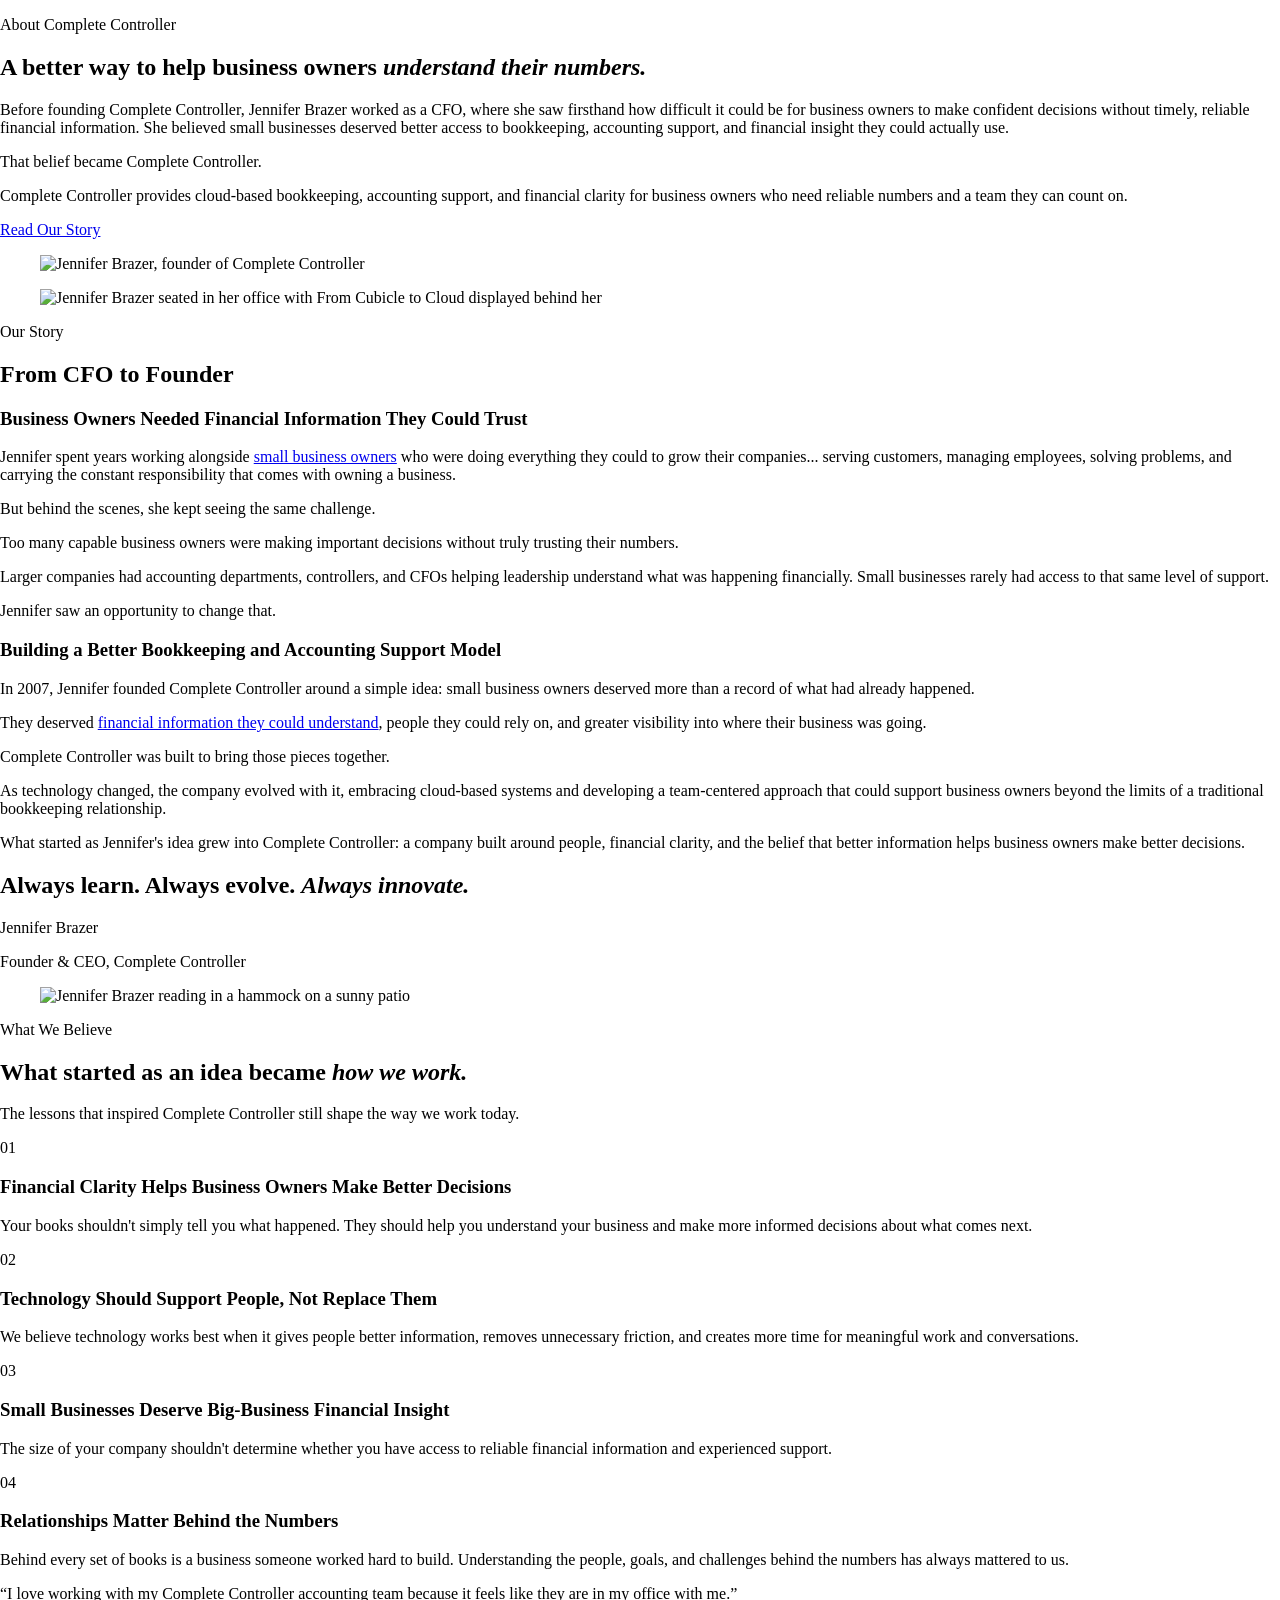
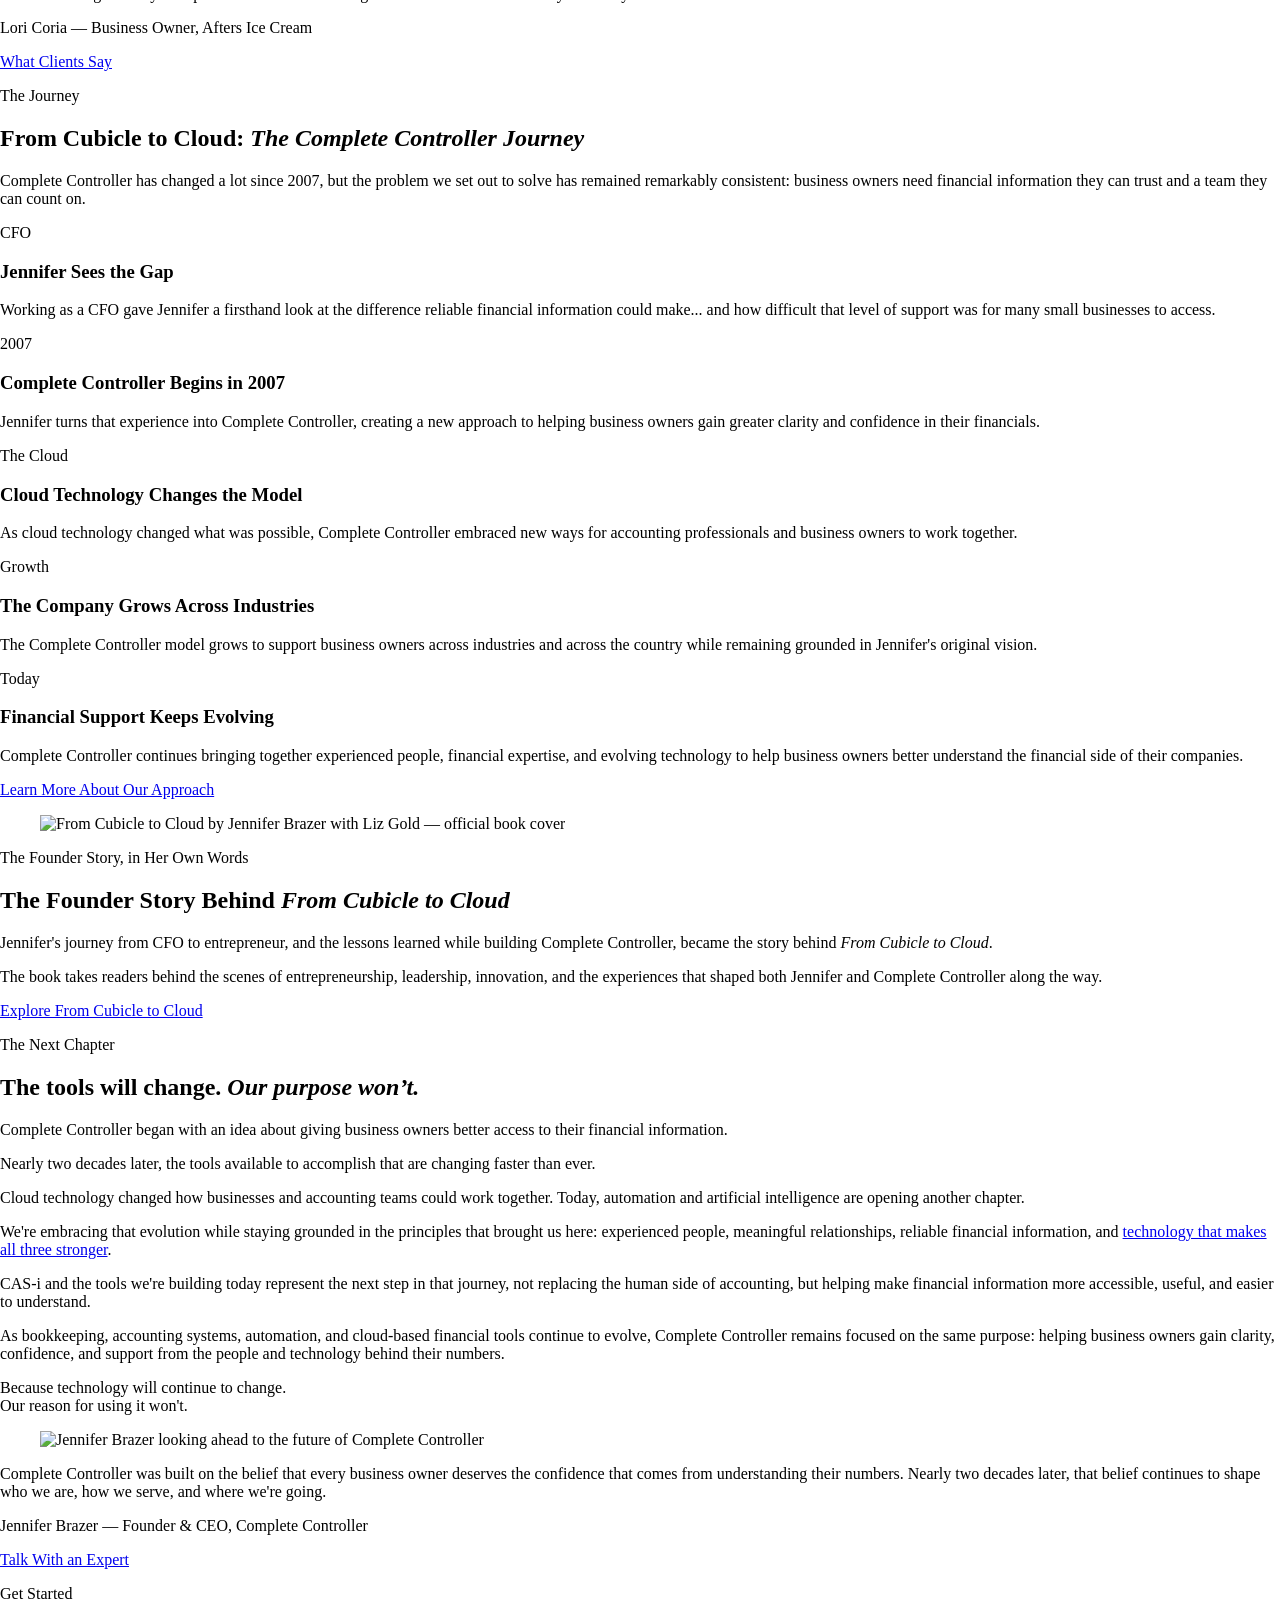
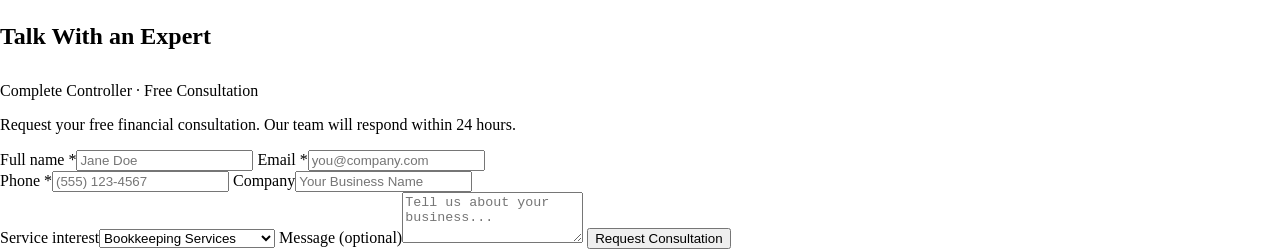
==== commit 2e809508: "Use root asset paths and page-only font names in HTML export Stephen found two issues in staging: - " ====
--- a/html/index.html
+++ b/html/index.html
@@ -5,7 +5,7 @@
 <meta name="viewport" content="width=device-width, initial-scale=1">
 <title>About Us — Founder Story | Complete Controller</title>
 <meta name="description" content="Complete Controller — About Us — Founder Story.">
-<link rel="stylesheet" href="assets/css/about-us.css">
+<link rel="stylesheet" href="/assets/css/about-us.css">
 <style>body{margin:0}</style>
 </head>
 <body>
@@ -44,7 +44,7 @@
 </div>
 
 
-<figure class="wp-block-image size-full cc-about-story-portrait"><img src="assets/images/about-story/about-us-jennifer-portrait.jpg" alt="Jennifer Brazer, founder of Complete Controller"/></figure>
+<figure class="wp-block-image size-full cc-about-story-portrait"><img src="/assets/images/about-story/about-us-jennifer-portrait.jpg" alt="Jennifer Brazer, founder of Complete Controller"/></figure>
 
 </div>
 
@@ -59,7 +59,7 @@
 
 <div class="wp-block-group is-layout-flow wp-block-group-is-layout-flow cc-about-story-grid cc-about-story-grid--origin">
 
-<figure class="wp-block-image size-full cc-about-story-office"><img src="assets/images/about-story/about-us-jennifer-office.jpg" alt="Jennifer Brazer seated in her office with From Cubicle to Cloud displayed behind her"/></figure>
+<figure class="wp-block-image size-full cc-about-story-office"><img src="/assets/images/about-story/about-us-jennifer-office.jpg" alt="Jennifer Brazer seated in her office with From Cubicle to Cloud displayed behind her"/></figure>
 
 
 <div class="wp-block-group is-layout-flow wp-block-group-is-layout-flow cc-about-story-copy">
@@ -133,7 +133,7 @@
 </div>
 
 
-<figure class="wp-block-image size-full cc-about-story-hammock"><img src="assets/images/about-story/about-us-jennifer-hammock.jpg" alt="Jennifer Brazer reading in a hammock on a sunny patio"/></figure>
+<figure class="wp-block-image size-full cc-about-story-hammock"><img src="/assets/images/about-story/about-us-jennifer-hammock.jpg" alt="Jennifer Brazer reading in a hammock on a sunny patio"/></figure>
 
 </div>
 
@@ -347,7 +347,7 @@
 
 <div class="wp-block-group is-layout-flow wp-block-group-is-layout-flow cc-about-story-grid cc-about-story-grid--book">
 
-<figure class="wp-block-image size-full cc-about-story-book-cover"><img src="assets/images/about-story/about-us-from-cubicle-to-cloud-cover.jpg" alt="From Cubicle to Cloud by Jennifer Brazer with Liz Gold — official book cover"/></figure>
+<figure class="wp-block-image size-full cc-about-story-book-cover"><img src="/assets/images/about-story/about-us-from-cubicle-to-cloud-cover.jpg" alt="From Cubicle to Cloud by Jennifer Brazer with Liz Gold — official book cover"/></figure>
 
 
 <div class="wp-block-group is-layout-flow wp-block-group-is-layout-flow cc-about-story-copy">
@@ -416,7 +416,7 @@
 </div>
 
 
-<figure class="wp-block-image size-full cc-about-story-portrait"><img src="assets/images/about-story/about-us-jennifer-outdoor.jpg" alt="Jennifer Brazer looking ahead to the future of Complete Controller"/></figure>
+<figure class="wp-block-image size-full cc-about-story-portrait"><img src="/assets/images/about-story/about-us-jennifer-outdoor.jpg" alt="Jennifer Brazer looking ahead to the future of Complete Controller"/></figure>
 
 </div>
 
@@ -501,6 +501,6 @@
 
 </div>
 </main>
-<script src="assets/js/about-us.js" defer></script>
+<script src="/assets/js/about-us.js" defer></script>
 </body>
 </html>
